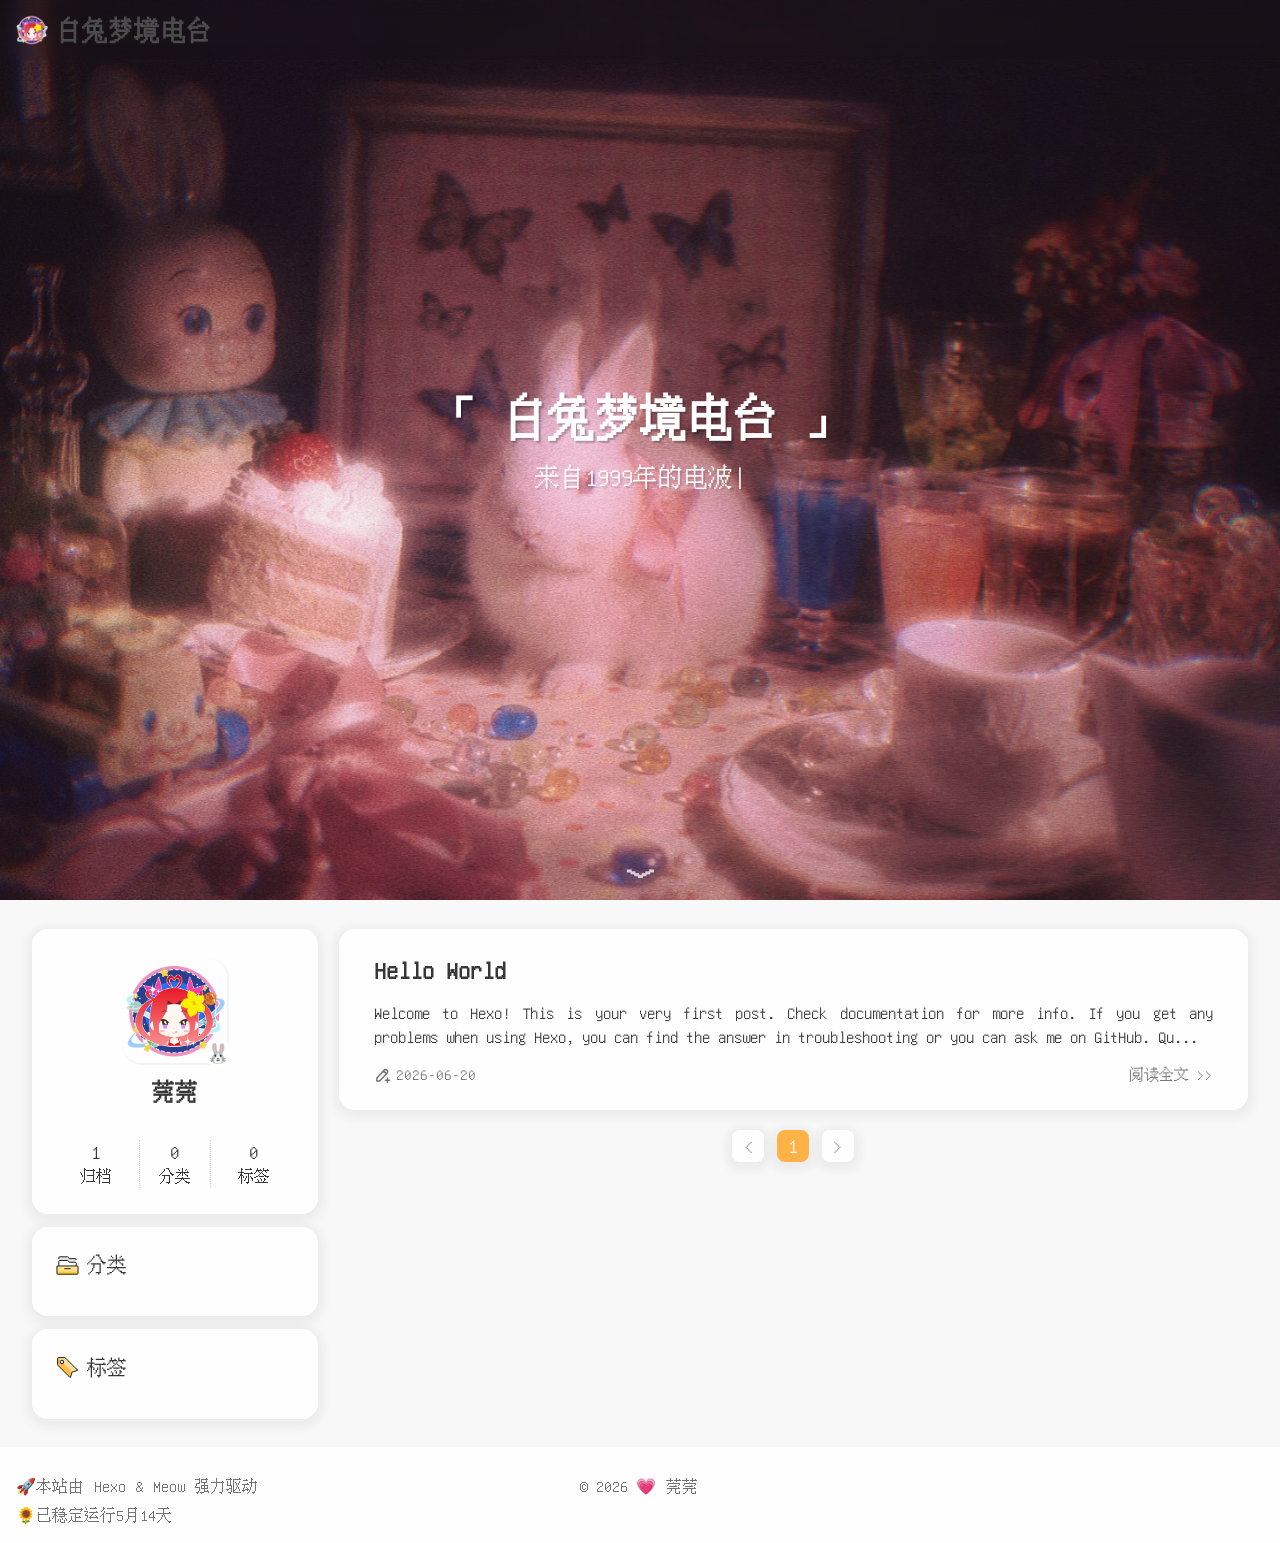
==== index.html @ 59f96a51 "Site updated: 2026-06-21 14:47:37" ====
<!DOCTYPE html><html lang="zh-CN"><head><meta charset="utf-8"/><meta name="viewport" content="width=device-width, initial-scale=1.0"/><meta name="author" content="莞莞"/><meta name="copyright" content="莞莞"/><meta name="theme-color" content="#FFB347"/><meta name="format-detection" content="telephone=no"/><meta name="keywords" content="Hexo Theme MEOW"/><meta name="mobile-web-app-capable" content="yes"/><meta name="apple-mobile-web-app-capable" content="yes"/><meta name="apple-touch-fullscreen" content="yes"/><meta name="application-name" content="白兔梦境电台 - A Cute Hexo Theme"/><meta name="apple-mobile-web-app-title" content="白兔梦境电台 - A Cute Hexo Theme"/><meta name="apple-mobile-web-app-status-bar-style" content="#FFB347"/><link rel="canonical" href="http://example.com/"/><meta name="description" content="来自1999年的电波，偶尔收到，随缘回复">
<meta property="og:type" content="website">
<meta property="og:title" content="白兔梦境电台 - A Cute Hexo Theme">
<meta property="og:url" content="http://example.com/index.html">
<meta property="og:site_name" content="白兔梦境电台">
<meta property="og:description" content="来自1999年的电波，偶尔收到，随缘回复">
<meta property="og:locale" content="zh_CN">
<meta property="og:image" content="http://example.com/assets/images/49beb94f1746faeaf48bc25fc56b0b8f.png">
<meta property="article:author" content="莞莞">
<meta name="twitter:card" content="summary_large_image">
<meta name="twitter:image" content="http://example.com/assets/images/49beb94f1746faeaf48bc25fc56b0b8f.png"><meta name="robots" content="index,follow"/><meta name="googlebot" content="index,follow"/><meta name="revisit-after" content="1 days"/><title>白兔梦境电台 - A Cute Hexo Theme</title><link rel="shortcut icon" href="/assets/images/Hexo-Theme-MEOW.ico"><link rel="preconnect" href="/assets"/><link rel="preconnect" href="assets"/>
<link rel="stylesheet" href="/css/style.css">

<link rel="stylesheet" href="/css/third-party/dist/APlayer.min.css">
<link rel="prefetch" href="/"/><link rel="prefetch" href="/archives"/><link rel="prefetch" href="/tags"/><meta name="generator" content="Hexo 7.3.0"></head><body bg-style="fixed"><header><div id="navbar"><div id="nav-info"><a id="site-icon" href="/" title="主页"><img src="/assets/images/49beb94f1746faeaf48bc25fc56b0b8f.png" alt="Logo"/></a><a id="site-name" href="/" title="主页"><h1>白兔梦境电台</h1><img src="/assets/images/svg/uc/uc-home.svg" class="icon noview" alt="Icon"></a></div><div id="nav-menu"></div><div id="nav-function"><div id="menu-btn"><a href="javascript:void(0);" title="打开菜单"><img src="/assets/images/svg/uc/uc-menu.svg" class="icon noview" alt="Icon"></a></div></div></div></header><div id="menu-aside"><div id="menu-aside-container"><div id="menu-aside-info"><a href="/" title="主页"><img src="/assets/images/49beb94f1746faeaf48bc25fc56b0b8f.png" alt="Logo"/></a><a href="/" title="主页">白兔梦境电台</a></div><hr/></div></div><main><div id="home-banner" bg-style="fixed"><div id="home-banner-info"><div id="home-banner-title">「 白兔梦境电台 」</div><div id="home-banner-subtitle"><span id="site-subtitle"></span></div></div><div id="home-banner-scrolldown"><div id="scroll-to-main">﹀</div></div></div><div id="home-container"><div id="home-content"><aside id="home-sidebar"><div class="sidebar-card" id="sidebar-info"><div id="sidebar-info-img"><a href="/null"><img src="/assets/images/49beb94f1746faeaf48bc25fc56b0b8f.png" alt="Avatar"/></a><div class="status">🐰</div></div><div id="sidebar-info-name">莞莞</div><div id="sidebar-info-desc"></div><div class="site-statistic"><a href="/archives"><div class="site-statistic-num">1</div><div class="site-statistic-title">归档</div></a><a href="/categories"><div class="site-statistic-num">0</div><div class="site-statistic-title">分类</div></a><a href="/tags"><div class="site-statistic-num">0</div><div class="site-statistic-title">标签</div></a></div></div><div class="sidebar-card" id="sidebar-categories"><div class="sidebar-card-headline"><img src="/assets/images/svg/uc/uc-category.svg" class="icon box-icon" alt="Icon"><span>分类</span></div></div><div class="sidebar-card" id="sidebar-tags"><div class="sidebar-card-headline"><img src="/assets/images/svg/uc/uc-tag.svg" class="icon box-icon" alt="Icon"><span>标签</span></div><div id="sidebar-tags-content"></div></div></aside><div id="home-main"><div class="home-article"><div class="home-article-content" cover="nocover"><div class="home-article-title"><a href="/2026/06/20/hello-world/">Hello World</a></div><div class="home-article-excerpt">Welcome to Hexo! This is your very first post. Check documentation for more info. If you get any problems when using Hexo, you can find the answer in troubleshooting or you can ask me on GitHub.
Qu...</div><div class="home-article-info-container"><div class="home-article-info"><div class="home-article-date"><img src="/assets/images/svg/ta/ta-pubdate.svg" class="icon noview" alt="Icon"><span>2026-06-20</span></div></div><div class="home-article-func"><a class="read-more-btn" href="/2026/06/20/hello-world/">阅读全文 &gt;&gt;</a></div></div></div></div><div class="home-paginator"><div class="paginator"><span class="extend prev" rel="prev"><</span><span class="page-number current">1</span><span class="extend next" rel="next">></span></div></div></div></div></div><div id="toolbar" hide=""><div id="toolbar-setting-container" hide=""><div class="toolbar-item"><button id="tool-color-mode" title="深色模式" type="button"><img src="/assets/images/svg/ta/ta-moon.svg" class="icon noview" alt="Icon"></button></div><div class="toolbar-item"><button class="copy-text" id="tool-share" title="分享" type="button" data-text="http://example.com/index.html"><img src="/assets/images/svg/ta/ta-share.svg" class="icon noview" alt="Icon"></button></div></div><div class="toolbar-container"><div class="toolbar-item"><button id="tool-setting" title="设置" type="button"><img src="/assets/images/svg/ta/ta-setting.svg" class="icon noview" alt="Icon"></button></div><div class="toolbar-item"><button id="tool-gototop" title="返回顶部" type="button"><img src="/assets/images/svg/ta/ta-up.svg" class="icon noview" alt="Icon"></button></div></div></div><div id="music-player"></div></main><footer><div class="footer"><div id="footer-copyright">© 2026 <span>💗</span> <a href="/null">莞莞</a></div><div id="footer-info"><div id="footer-framework">🚀本站由 <a href="https://hexo.io" target="_blank">Hexo</a> & <a href="https://github.com/chanwj/hexo-theme-meow" title="3.3.2" target="_blank">Meow</a> 强力驱动</div><div id="footer-runtime"><span id="runtime" data-startdate="2026-06-21T22:16:20.000Z">🌻已稳定运行.年.月.天</span></div></div></div></footer><div class="scripts"><script>const GLOBALCONFIG = {
  root: '/',
  toolbar: true,
  lazyload_src: '/assets/images/Meow-Loading.webp',
  friends: false,
  album: '',
  codeblock: false,
  code_copy_text: false,
  share_text: '🐱Share From Meow',
  onblur_title: 'Please Come Back～✧(´▽`ʃ♡ƪ)',
  mouse_click: false,
  notify:{
    enable: false,
    info: '复制成功～转载请标注本文地址',
    f12_info: '开发者模式已打开，请遵循本站版权协议'
  },
  search: {
    enable: false,
    path: '',
    local: {
      top_n_per_article: 1,
      preload: false
    }
  },
  encrypt: false,
  category: false,
};
</script><script>if (!localStorage.getItem('color-mode')) {
  localStorage.setItem('color-mode', 'light' || 'light');
}
document.body.setAttribute('data-mode', localStorage.getItem('color-mode'));
</script>
<script src="/js/theme/tools/utils.js"></script>

<script src="/js/plugins/dist/typed.umd.js"></script>
<script>var typed = new Typed('#site-subtitle', {
  strings: ["来自1999年的电波🐰","偶尔收到","随缘回复"],
  typeSpeed: 100,
  backSpeed: 150,
  startDelay: 500,
  backDelay: 1500,
  loop: true,
  smartBackspace: true,
  fadeOut: true,
  shuffle: false
});</script>
<script src="/js/plugins/dist/lazyload.min.js"></script>

<script src="/js/plugins/view-image.min.js"></script>

<script src="/js/plugins/dist/APlayer.min.js"></script>
<script>const initAplayer = (data) => {
  if (!data.length) return;

  const ap = new APlayer({
    container: document.getElementById('music-player'),
    fixed: true,
    autoplay: false,
    theme: '#FFB347',
    loop: 'all',
    order: 'list',
    volume: 0.7,
    lrcType: 3,
    audio: data
  });

  ap.on('play', () => {
    document.getElementById('music-player').setAttribute("play", "");
  });
  ap.on('pause', () => {
    document.getElementById('music-player').removeAttribute("play");
  });
};

const fetchData = () => {
  fetch('')
    .then(res => res.json())
    .then(result => initAplayer(result));
};

if ('') {
  document.addEventListener("DOMContentLoaded", fetchData);
} else {
  document.addEventListener("DOMContentLoaded", initAplayer());;
}</script>
<script src="/js/main.js" type="module"></script>
</div></body></html>
---- css/style.css ----
@import url("/assets/fonts/unifont_t-17/result.css");
@import url("/assets/fonts/unifont_t-17/result.css");
body[data-mode='light'] {
  --theme-color: #ffb347;
  --theme-color-light-1: #ffd191;
  --theme-color-light-2: #ffc26c;
  --theme-color-light-3: #ffca7e;
  --theme-color-transparent-1: rgba(255,179,71,0.6);
  --theme-color-dark-1: #ffa626;
  --background-color: #fff;
  --background-color-transparent-1: rgba(255,255,255,0.85);
  --background-color-transparent-2: rgba(255,255,255,0.7);
  --background-color-transparent-3: rgba(255,255,255,0.4);
  --background-color-grey: #e8e8e8;
  --background-color-grey-light-1: #f1f1f1;
  --background-color-grey-light-2: #f5f5f5;
  --background-color-grey-transparent: rgba(232,232,232,0.25);
  --background-color-grey-transparent-2: rgba(232,232,232,0.15);
  --background-color-body: #f8f8f8;
  --background-color-page: rgba(255,255,255,0.85);
  --font-color: #373737;
  --font-color-invert: #fff;
  --font-color-navbar: #4b4b4b;
  --font-color-navbar-custom: #4b4b4b;
  --font-color-light-1: #737373;
  --font-color-light-2: #9b9b9b;
  --font-color-light-3: #cdcdcd;
  --link-hover-font-color: #fff;
  --banner-background: url("/assets/images/MEITU_20260621_140122312.jpg");
  --banner-font-color: #fff;
  --nav-background-color: rgba(255,255,255,0.188);
  --card-border-color: #d7d7d7;
  --meow-box-shadow: 1px 1px 1px 1px rgba(42,42,42,0.051);
  --meow-card-shadow: 0px 3px 8px 6px rgba(42,42,42,0.051);
}
body[data-mode='dark'] {
  --theme-color: #88c0ed;
  --theme-color-light-1: #b8d9f4;
  --theme-color-light-2: #a0cdf1;
  --theme-color-light-3: #acd3f2;
  --theme-color-transparent-1: rgba(136,192,237,0.6);
  --theme-color-dark-1: #68afe8;
  --background-color: #2d2d2d;
  --background-color-transparent-1: rgba(45,45,45,0.88);
  --background-color-transparent-2: rgba(45,45,45,0.7);
  --background-color-transparent-3: rgba(45,45,45,0.4);
  --background-color-grey: #454545;
  --background-color-grey-light-1: #3e3e3e;
  --background-color-grey-light-2: #373737;
  --background-color-grey-transparent: rgba(69,69,69,0.25);
  --background-color-grey-transparent-2: rgba(69,69,69,0.35);
  --background-color-body: #202124;
  --background-color-page: rgba(45,45,45,0.7);
  --font-color: #bebec6;
  --font-color-invert: #fcfcfc;
  --font-color-navbar: #bebec6;
  --font-color-navbar-custom: #bebec6;
  --font-color-light-1: #9595a2;
  --font-color-light-2: #808090;
  --font-color-light-3: #5b5b67;
  --link-hover-font-color: #2d2d2d;
  --banner-background: url("/assets/images/MEITU_20260621_140122312.jpg");
  --banner-font-color: #e0e0e0;
  --nav-background-color: transparent;
  --card-border-color: #3b3b3b;
  --meow-box-shadow: 1px 1px 1px 1px rgba(187,187,187,0.012);
  --meow-card-shadow: none;
}
:root {
  --meow-text-shadow-title: 2px 2px 1.5px rgba(0,0,0,0.25);
  --meow-text-shadow: 2px 2px 1px rgba(0,0,0,0.125);
  --meow-text-shadow-light: 1.2px 1.2px 1px rgba(0,0,0,0.125);
  --meow-main-width: 1400px;
  --meow-page-width: 1100px;
  --meow-navbar-height: 60px;
  --meow-font-default: 'Unifont-T', Sans-serif, Serif;
  --meow-font-title: 'Unifont-T';
  --meow-font-code: 'Unifont-T', Courier, Consolas, Sans-serif;
}
@-moz-keyframes fade {
  0%, 100% {
    opacity: 1;
  }
  50% {
    opacity: 0.3;
  }
}
@-webkit-keyframes fade {
  0%, 100% {
    opacity: 1;
  }
  50% {
    opacity: 0.3;
  }
}
@-o-keyframes fade {
  0%, 100% {
    opacity: 1;
  }
  50% {
    opacity: 0.3;
  }
}
@keyframes fade {
  0%, 100% {
    opacity: 1;
  }
  50% {
    opacity: 0.3;
  }
}
@-moz-keyframes bounce {
  0%, 50%, 100% {
    transform: translateY(0);
    -webkit-transform: translateY(0);
  }
  25% {
    transform: translateY(-3px);
    -webkit-transform: translateY(-3px);
  }
  75% {
    transform: translateY(3px);
    -webkit-transform: translateY(3px);
  }
}
@-webkit-keyframes bounce {
  0%, 50%, 100% {
    transform: translateY(0);
    -webkit-transform: translateY(0);
  }
  25% {
    transform: translateY(-3px);
    -webkit-transform: translateY(-3px);
  }
  75% {
    transform: translateY(3px);
    -webkit-transform: translateY(3px);
  }
}
@-o-keyframes bounce {
  0%, 50%, 100% {
    transform: translateY(0);
    -webkit-transform: translateY(0);
  }
  25% {
    transform: translateY(-3px);
    -webkit-transform: translateY(-3px);
  }
  75% {
    transform: translateY(3px);
    -webkit-transform: translateY(3px);
  }
}
@keyframes bounce {
  0%, 50%, 100% {
    transform: translateY(0);
    -webkit-transform: translateY(0);
  }
  25% {
    transform: translateY(-3px);
    -webkit-transform: translateY(-3px);
  }
  75% {
    transform: translateY(3px);
    -webkit-transform: translateY(3px);
  }
}
@-moz-keyframes beat {
  0%, 100% {
    transform: scale(1);
    -webkit-transform: scale(1);
  }
  50% {
    transform: scale(1.05);
    -webkit-transform: scale(1.05);
  }
}
@-webkit-keyframes beat {
  0%, 100% {
    transform: scale(1);
    -webkit-transform: scale(1);
  }
  50% {
    transform: scale(1.05);
    -webkit-transform: scale(1.05);
  }
}
@-o-keyframes beat {
  0%, 100% {
    transform: scale(1);
    -webkit-transform: scale(1);
  }
  50% {
    transform: scale(1.05);
    -webkit-transform: scale(1.05);
  }
}
@keyframes beat {
  0%, 100% {
    transform: scale(1);
    -webkit-transform: scale(1);
  }
  50% {
    transform: scale(1.05);
    -webkit-transform: scale(1.05);
  }
}
@-moz-keyframes spin {
  0% {
    transform: rotate(0);
    -webkit-transform: rotate(0);
  }
  100% {
    transform: rotate(360deg);
    -webkit-transform: rotate(360deg);
  }
}
@-webkit-keyframes spin {
  0% {
    transform: rotate(0);
    -webkit-transform: rotate(0);
  }
  100% {
    transform: rotate(360deg);
    -webkit-transform: rotate(360deg);
  }
}
@-o-keyframes spin {
  0% {
    transform: rotate(0);
    -webkit-transform: rotate(0);
  }
  100% {
    transform: rotate(360deg);
    -webkit-transform: rotate(360deg);
  }
}
@keyframes spin {
  0% {
    transform: rotate(0);
    -webkit-transform: rotate(0);
  }
  100% {
    transform: rotate(360deg);
    -webkit-transform: rotate(360deg);
  }
}
@-moz-keyframes run-bounce {
  0% {
    transform: translateX(0);
    -webkit-transform: translateX(0);
  }
  25% {
    transform: translateX(-40px) translateY(-35px);
    -webkit-transform: translateX(-40px) translateY(-35px);
  }
  50% {
    transform: translateX(-100px) translateY(-60px);
    -webkit-transform: translateX(-100px) translateY(-60px);
  }
  75% {
    transform: translateX(-160px) translateY(-35px);
    -webkit-transform: translateX(-160px) translateY(-35px);
  }
  100% {
    transform: translateX(-200px);
    -webkit-transform: translateX(-200px);
  }
}
@-webkit-keyframes run-bounce {
  0% {
    transform: translateX(0);
    -webkit-transform: translateX(0);
  }
  25% {
    transform: translateX(-40px) translateY(-35px);
    -webkit-transform: translateX(-40px) translateY(-35px);
  }
  50% {
    transform: translateX(-100px) translateY(-60px);
    -webkit-transform: translateX(-100px) translateY(-60px);
  }
  75% {
    transform: translateX(-160px) translateY(-35px);
    -webkit-transform: translateX(-160px) translateY(-35px);
  }
  100% {
    transform: translateX(-200px);
    -webkit-transform: translateX(-200px);
  }
}
@-o-keyframes run-bounce {
  0% {
    transform: translateX(0);
    -webkit-transform: translateX(0);
  }
  25% {
    transform: translateX(-40px) translateY(-35px);
    -webkit-transform: translateX(-40px) translateY(-35px);
  }
  50% {
    transform: translateX(-100px) translateY(-60px);
    -webkit-transform: translateX(-100px) translateY(-60px);
  }
  75% {
    transform: translateX(-160px) translateY(-35px);
    -webkit-transform: translateX(-160px) translateY(-35px);
  }
  100% {
    transform: translateX(-200px);
    -webkit-transform: translateX(-200px);
  }
}
@keyframes run-bounce {
  0% {
    transform: translateX(0);
    -webkit-transform: translateX(0);
  }
  25% {
    transform: translateX(-40px) translateY(-35px);
    -webkit-transform: translateX(-40px) translateY(-35px);
  }
  50% {
    transform: translateX(-100px) translateY(-60px);
    -webkit-transform: translateX(-100px) translateY(-60px);
  }
  75% {
    transform: translateX(-160px) translateY(-35px);
    -webkit-transform: translateX(-160px) translateY(-35px);
  }
  100% {
    transform: translateX(-200px);
    -webkit-transform: translateX(-200px);
  }
}
@-moz-keyframes expand-width {
  0% {
    width: 10%;
  }
  100% {
    width: 100%;
    left: 0;
  }
}
@-webkit-keyframes expand-width {
  0% {
    width: 10%;
  }
  100% {
    width: 100%;
    left: 0;
  }
}
@-o-keyframes expand-width {
  0% {
    width: 10%;
  }
  100% {
    width: 100%;
    left: 0;
  }
}
@keyframes expand-width {
  0% {
    width: 10%;
  }
  100% {
    width: 100%;
    left: 0;
  }
}
@-moz-keyframes expand-width-to-right {
  0% {
    width: 0;
  }
  50% {
    width: 50%;
  }
  100% {
    width: 100%;
  }
}
@-webkit-keyframes expand-width-to-right {
  0% {
    width: 0;
  }
  50% {
    width: 50%;
  }
  100% {
    width: 100%;
  }
}
@-o-keyframes expand-width-to-right {
  0% {
    width: 0;
  }
  50% {
    width: 50%;
  }
  100% {
    width: 100%;
  }
}
@keyframes expand-width-to-right {
  0% {
    width: 0;
  }
  50% {
    width: 50%;
  }
  100% {
    width: 100%;
  }
}
@-moz-keyframes move-to-right {
  0% {
    transform: translateX(0);
    -webkit-transform: translateX(0);
  }
  100% {
    transform: translateX(2px);
    -webkit-transform: translateX(2px);
  }
}
@-webkit-keyframes move-to-right {
  0% {
    transform: translateX(0);
    -webkit-transform: translateX(0);
  }
  100% {
    transform: translateX(2px);
    -webkit-transform: translateX(2px);
  }
}
@-o-keyframes move-to-right {
  0% {
    transform: translateX(0);
    -webkit-transform: translateX(0);
  }
  100% {
    transform: translateX(2px);
    -webkit-transform: translateX(2px);
  }
}
@keyframes move-to-right {
  0% {
    transform: translateX(0);
    -webkit-transform: translateX(0);
  }
  100% {
    transform: translateX(2px);
    -webkit-transform: translateX(2px);
  }
}
@-moz-keyframes show-up {
  0% {
    transform: translateY(0.9rem);
    -webkit-transform: translateY(0.9rem);
    opacity: 0;
  }
  100% {
    transform: translateY(0);
    -webkit-transform: translateY(0);
    opacity: 1;
  }
}
@-webkit-keyframes show-up {
  0% {
    transform: translateY(0.9rem);
    -webkit-transform: translateY(0.9rem);
    opacity: 0;
  }
  100% {
    transform: translateY(0);
    -webkit-transform: translateY(0);
    opacity: 1;
  }
}
@-o-keyframes show-up {
  0% {
    transform: translateY(0.9rem);
    -webkit-transform: translateY(0.9rem);
    opacity: 0;
  }
  100% {
    transform: translateY(0);
    -webkit-transform: translateY(0);
    opacity: 1;
  }
}
@keyframes show-up {
  0% {
    transform: translateY(0.9rem);
    -webkit-transform: translateY(0.9rem);
    opacity: 0;
  }
  100% {
    transform: translateY(0);
    -webkit-transform: translateY(0);
    opacity: 1;
  }
}
@-moz-keyframes show-scale {
  0% {
    transform: scale(0);
    -webkit-transform: scale(0);
    opacity: 0;
  }
  100% {
    transform: scale(1);
    -webkit-transform: scale(1);
    opacity: 1;
  }
}
@-webkit-keyframes show-scale {
  0% {
    transform: scale(0);
    -webkit-transform: scale(0);
    opacity: 0;
  }
  100% {
    transform: scale(1);
    -webkit-transform: scale(1);
    opacity: 1;
  }
}
@-o-keyframes show-scale {
  0% {
    transform: scale(0);
    -webkit-transform: scale(0);
    opacity: 0;
  }
  100% {
    transform: scale(1);
    -webkit-transform: scale(1);
    opacity: 1;
  }
}
@keyframes show-scale {
  0% {
    transform: scale(0);
    -webkit-transform: scale(0);
    opacity: 0;
  }
  100% {
    transform: scale(1);
    -webkit-transform: scale(1);
    opacity: 1;
  }
}
@-moz-keyframes show-ease {
  0% {
    opacity: 0;
  }
  100% {
    opacity: 1;
  }
}
@-webkit-keyframes show-ease {
  0% {
    opacity: 0;
  }
  100% {
    opacity: 1;
  }
}
@-o-keyframes show-ease {
  0% {
    opacity: 0;
  }
  100% {
    opacity: 1;
  }
}
@keyframes show-ease {
  0% {
    opacity: 0;
  }
  100% {
    opacity: 1;
  }
}
* {
  box-sizing: border-box;
  scroll-behavior: smooth;
  user-select: auto;
}
* ::-webkit-scrollbar {
  width: 0.65rem;
  height: 0.65rem;
}
* ::-webkit-scrollbar-thumb {
  background-color: var(--background-color-grey);
  border-radius: 10px;
}
* ::-webkit-scrollbar-thumb:hover {
  background-color: var(--theme-color-light-1);
}
* ::-webkit-scrollbar-thumb:active {
  background-color: var(--theme-color-light-1);
}
* ::-webkit-scrollbar-track {
  background-color: var(--background-color-grey-transparent);
}
@-moz-document url-prefix() {
  scrollbar-color: var(--background-color-grey) var(--background-color-grey-transparent);
  scrollbar-width: thin;
}
* ::selection {
  background: var(--theme-color);
  color: var(--font-color-invert);
}
body {
  width: 100%;
  height: max-content;
  min-height: 100vh;
  margin: 0;
  background-color: var(--background-color-body);
  color: var(--font-color);
  font-size: 16px;
  font-family: var(--meow-font-default);
  line-height: 1.5rem;
}
@media (max-width: 900px) {
  body {
    font-size: 14px;
  }
}
body[bg-style='fixed']:before {
  content: ' ';
  position: fixed;
  top: 0;
  left: 0;
  width: 100vw;
  height: 100vh;
  z-index: -1;
  background-image: var(--banner-background);
  background-size: cover;
  background-position: center top;
  background-repeat: no-repeat;
  animation: show-ease 0.3s ease-in;
  transition: background-image 0.3s ease-in, filter 0.3s ease-in;
}
body[bg-style='fixed'][blur]:before {
  filter: blur(0.5rem);
}
main {
  width: 100%;
  height: max-content;
}
a {
  text-decoration: none;
  color: var(--theme-color);
}
ul,
ol {
  padding-left: 2rem;
  margin: 1.5rem 0;
}
ul ul,
ol ul,
ul ol,
ol ol {
  margin: 0;
}
ul:has(input[type='checkbox']) {
  padding-left: 0;
}
ul:has(input[type='checkbox']) li {
  display: flex;
  align-items: center;
  gap: 0.5rem;
}
ul li input[type='checkbox']:disabled {
  appearance: none;
  width: 1.6em;
  height: 1.5em;
  border-radius: 0.3rem;
  margin: 0;
  background-color: var(--background-color-grey-light-1);
}
ul li input[type='checkbox']:disabled:checked {
  background-color: var(--theme-color);
}
ul li input[type='checkbox']:disabled:checked:after {
  content: '✓';
  display: inline-block;
  width: 100%;
  height: 100%;
  color: var(--font-color-invert);
  font-weight: bold;
  text-align: center;
}
blockquote {
  margin: 2rem 0;
  padding: 0.2rem 0.9rem;
  border-left: 0.5rem solid var(--font-color-light-3);
  background-color: var(--background-color-grey-transparent);
  border-radius: 0.25rem;
  box-shadow: var(--meow-box-shadow);
  line-height: 1.5;
}
h1 {
  font-size: 2em;
}
h2 {
  font-size: 1.5em;
}
h3 {
  font-size: 1.35em;
}
h4 {
  font-size: 1.2em;
}
h5 {
  font-size: 1.1em;
}
h6 {
  font-size: 1em;
}
h1,
h2,
h3,
h4,
h5,
h6 {
  margin: 2.45em 0 1.35em;
}
hr {
  margin: 3rem 0;
  border: 2px dashed var(--background-color-grey);
  position: relative;
  overflow: visible;
}
hr:before {
  content: '🐈';
  position: absolute;
  top: -0.5rem;
  left: 5%;
  font-size: 1rem;
  line-height: 1rem;
  color: var(--background-color-grey);
  z-index: 10;
  opacity: 0.7;
  transition: all 1s ease-in-out;
}
hr:hover:before {
  left: 90%;
}
p {
  text-align: justify;
  vertical-align: baseline;
}
mark {
  background-color: var(--theme-color);
  color: var(--font-color-invert);
  padding: 0 0.3rem;
  border-radius: 0.3rem;
}
ins {
  text-decoration-color: var(--font-color-light-2);
}
s {
  color: var(--font-color-light-1);
}
abbr {
  text-decoration-color: var(--font-color-light-2);
}
kbd {
  padding: 0.1em 0.4rem;
  margin: 0 0.12rem;
  border: 1px solid var(--background-color-grey);
  border-radius: 0.4rem;
  background-color: var(--background-color-grey-light-1);
  font-family: var(--meow-font-default);
  font-size: 0.9em;
}
.table-container {
  width: 100%;
  overflow-x: auto;
  margin: 2rem 0;
}
table {
  border-radius: 0.8rem;
  border-collapse: collapse;
  width: 100%;
  overflow: hidden;
  box-shadow: var(--meow-box-shadow);
}
table ul,
table ol {
  line-height: normal;
  margin: 0;
}
th,
td {
  padding: 0.5rem 0.8rem;
  border: 1px solid var(--background-color-grey);
}
thead {
  background-color: var(--background-color-grey-light-2);
  white-space: nowrap;
}
button {
  background: transparent;
  border: 0;
  padding: 0;
  cursor: pointer;
  font-family: var(--meow-font-default);
  color: var(--font-color);
  font-size: 1rem;
}
textarea,
input {
  font-family: var(--meow-font-default);
}
.markdown {
  line-height: 1.58;
}
.markdown a:not(.normal) {
  color: var(--theme-color);
  position: relative;
}
.markdown a:not(.normal):after {
  content: '';
  position: absolute;
  left: 0;
  bottom: -1.2px;
  display: block;
  height: 2px;
  width: 0;
  background-color: var(--theme-color-light-2);
  transition: width 0.5s ease;
}
.markdown a:not(.normal):hover:after {
  width: 100%;
}
.markdown ul {
  padding-left: 1em;
  line-height: 1.8em;
}
.markdown ol {
  padding-left: 1em;
  line-height: 1.8em;
}
.markdown ul li,
.markdown ol li {
  margin: 0.5em 0;
}
.markdown ul li:has(ul),
.markdown ol li:has(ul) {
  margin: 1em 0;
}
.markdown ul li:has(ol),
.markdown ol li:has(ol) {
  margin: 1em 0;
}
.markdown ul ul >li,
.markdown ol ul >li,
.markdown ul ol >li,
.markdown ol ol >li {
  margin: 0.5em 0;
}
.markdown h1:before,
.markdown h2:before,
.markdown h3:before,
.markdown h4:before,
.markdown h5:before,
.markdown h6:before {
  content: '#';
  margin-right: 0.5rem;
  color: var(--font-color-light-3);
  transition: color 0.2s ease-in-out;
}
.markdown h1:hover:before,
.markdown h2:hover:before,
.markdown h3:hover:before,
.markdown h4:hover:before,
.markdown h5:hover:before,
.markdown h6:hover:before {
  color: var(--theme-color);
}
.markdown img {
  display: block;
  margin: 1rem auto;
  max-width: 100%;
  object-fit: contain;
  border-radius: 0.8rem;
}
.markdown img:not([no-view]):not(.noview):hover {
  box-shadow: var(--meow-card-shadow);
}
.markdown .img-caption img {
  margin: 0 auto;
}
.markdown .iframe-container {
  position: relative;
  height: 36rem;
}
.markdown .iframe-container iframe {
  position: absolute;
  width: 100%;
  height: 100%;
}
.icon {
  height: 1rem;
  object-fit: contain;
}
.box-icon {
  height: 1.45rem;
}
.img-caption {
  margin: 1rem auto;
  width: 100%;
  display: flex;
  flex-direction: column;
  gap: 0.1rem;
}
.img-caption figcaption {
  text-align: center;
  color: var(--font-color-light-1);
  font-size: 0.9em;
}
img[data-lazy-src] {
  transition: all 0.3s ease-in;
}
img[data-lazy-src]:not(.loaded) {
  filter: blur(0.8rem) brightness(1) !important;
}
img:not(.icon):not([no-view]):not(.noview) {
  cursor: pointer;
}
.view-image-close__full {
  background: var(--background-color-grey-transparent) !important;
}
body[data-mode="dark"] img:not(.icon) {
  filter: brightness(90%);
}
.view-image img {
  filter: brightness(100%) !important;
}
.postcover {
  border-radius: 0.8rem;
  width: 100%;
  max-height: 28rem;
  object-fit: cover !important;
  margin: 2rem 0 !important;
}
.page-container {
  width: 100%;
  height: max-content;
  padding: 1.8rem 0;
}
.page-content {
  width: 95%;
  max-width: var(--meow-page-width);
  height: max-content;
  min-height: 40vh;
  margin: 0 auto;
  padding: 2.2rem 2.5rem;
  background-color: var(--background-color-page);
  backdrop-filter: blur(3px);
  border-radius: 1rem;
  box-shadow: var(--meow-card-shadow);
  animation: show-up 0.6s ease-out;
}
.page-title {
  line-height: 2.5rem;
  margin-bottom: 2.3rem;
  display: flex;
  align-items: center;
  justify-content: space-between;
}
.page-title-content {
  display: flex;
  align-items: center;
  gap: 0.5rem;
}
.page-title-content h1 {
  font-size: 2.2rem;
  font-weight: bold;
  margin: 0;
}
.page-title-content .icon {
  height: 2.4rem;
}
.pageview {
  font-size: 16px;
  color: var(--font-color-light-2);
  display: flex;
  flex-wrap: nowrap;
  align-items: center;
  gap: 0.15rem;
}
.pageview .icon {
  height: 1rem;
  opacity: 0.5;
}
.pageview span {
  white-space: nowrap;
}
body[data-mode="dark"] .pageview .icon {
  filter: invert(100%);
}
.page-paginator {
  margin-top: 2.5rem;
}
.page-desc {
  font-size: 1.2rem;
  margin-bottom: 2rem;
  color: var(--font-color-light-2);
  position: relative;
  padding-left: 2.5rem;
}
.page-desc:before {
  content: '“';
  font-size: 5rem;
  margin-right: 0.2rem;
  position: absolute;
  left: 0;
  top: 50%;
  opacity: 0.8;
}
@media (max-width: 900px) {
  .page-container {
    padding: 1.2rem 0;
  }
  .page-content {
    padding: 1.6rem 1rem;
  }
  .page-title {
    line-height: 1.8rem;
    margin-bottom: 1.65rem;
  }
  .page-title-content h1 {
    font-size: 1.5rem;
  }
  .page-title-content .icon {
    height: 1.8rem;
  }
  .pageview {
    font-size: 1em;
  }
  .pageview .icon {
    height: 1em;
  }
  .page-desc {
    font-size: 1.15em;
    padding-left: 1.8em;
    margin-bottom: 1.8em;
  }
  .page-desc:before {
    font-size: 3.5rem;
  }
}
#home-container {
  width: 100%;
  height: max-content;
  padding: 1.8rem 0;
}
#home-content {
  width: 95%;
  max-width: var(--meow-main-width);
  height: auto;
  margin: 0 auto;
  display: flex;
  flex-direction: row;
  gap: 1.3rem;
}
#home-main {
  flex: 3;
  max-width: 75%;
  height: max-content;
  display: flex;
  flex-direction: column;
  gap: 1.3rem;
}
.home-article {
  background-color: var(--background-color-transparent-1);
  backdrop-filter: blur(3px);
  border-radius: 1rem;
  box-shadow: var(--meow-card-shadow);
  overflow: hidden;
  transition: all 0.3s ease;
}
.home-article:hover {
  transform: scale(1.015);
}
.home-article-cover {
  position: relative;
  width: 100%;
  height: 9.5rem;
  border-radius: 1rem 1rem 0 0;
  overflow: hidden;
}
.home-article-cover img {
  width: 100%;
  height: 100%;
  object-fit: cover;
  position: absolute;
  top: 50%;
  transform: translateY(-50%);
}
.home-article-content {
  padding: 1.4rem 2.2rem;
}
.home-article-title {
  margin: 0.2rem 0 0.6rem;
  overflow: hidden;
  line-height: 2rem;
}
.home-article-title a {
  font-size: 1.5rem;
  font-weight: bold;
  color: var(--font-color);
  vertical-align: bottom;
}
.home-article-title a:hover {
  color: var(--theme-color);
}
.home-article-encrypt {
  display: inline-block;
  height: 2rem;
  width: 1.5rem;
  position: relative;
  margin-right: 0.3rem;
}
.home-article-encrypt .icon {
  position: absolute;
  height: 1.35rem;
  width: 100%;
  top: 50%;
}
.home-article-sticky {
  background-color: var(--theme-color);
  padding: 0 0.5rem;
  border-radius: 0.5rem;
  color: var(--link-hover-font-color);
  white-space: nowrap;
  display: inline-block;
  margin-right: 0.5rem;
}
.home-article-excerpt {
  text-align: justify;
  font-size: 1.05rem;
  margin: 0.9rem 0;
}
.home-article-info-container {
  display: flex;
  align-items: center;
  justify-content: space-between;
  font-size: 0.95rem;
  gap: 0.5rem;
}
.home-article-info {
  max-width: 70%;
  display: flex;
  align-items: center;
  flex-wrap: nowrap;
  gap: 0.8rem;
  overflow: hidden;
}
.home-article-info a,
.home-article-info span,
.home-article-info {
  color: var(--font-color-light-1);
}
.home-article-info a:hover {
  color: var(--theme-color);
}
.home-article-info a:hover:after {
  color: var(--font-color-light-1);
}
.home-article-info .icon {
  opacity: 0.55;
  height: 1.1rem;
}
.home-article-info >div {
  display: flex;
  align-items: center;
  gap: 0.3rem;
}
body[data-mode="dark"] .home-article-info .icon {
  filter: invert(100%);
}
.home-article-date span {
  white-space: nowrap;
}
.home-article-categories a {
  white-space: nowrap;
  text-overflow: ellipsis;
}
.home-article-categories a:not(:last-child):after {
  content: ', ';
}
.home-article-tags a {
  white-space: nowrap;
  text-overflow: ellipsis;
}
.home-article-tags a:not(:last-child):after {
  content: ' | ';
}
.read-more-btn {
  color: var(--font-color-light-1);
  white-space: nowrap;
}
.read-more-btn:hover {
  color: var(--theme-color);
}
@media (max-width: 900px) {
  #home-content {
    flex-direction: column;
    flex-direction: column-reverse;
  }
  #home-main {
    max-width: 100%;
    flex: 1;
  }
  .home-article-title {
    line-height: 1.5rem;
  }
  .home-article-title a {
    font-size: 1.2em;
  }
  .home-article-encrypt {
    height: 1.5rem;
    margin-right: 0.1rem;
  }
  .home-article-encrypt .icon {
    height: 1em;
  }
  .home-article-sticky {
    height: 1.5rem;
    margin-right: 0.2rem;
  }
  .home-article-excerpt {
    font-size: 1em;
    margin: 0.35rem 0;
  }
  .home-article-categories,
  .home-article-tags {
    visibility: hidden;
  }
  .home-article-info-container {
    font-size: 0.9em;
  }
  .home-article-cover {
    height: 9rem;
  }
  .home-article-content {
    padding: 0.5rem 1.8rem;
    margin: 0.5rem 0;
  }
}
.archive-year-title a,
.archive-month-title a {
  color: var(--font-color);
}
.archive-year-title a:hover,
.archive-month-title a:hover {
  color: var(--theme-color);
}
.archive-year {
  margin-bottom: 2.5rem;
}
.archive-year-title {
  padding: 0.5rem 0;
  margin-bottom: 1.8rem;
  border-bottom: 1px solid transparent;
  border-image: linear-gradient(to right, var(--font-color-light-2), rgba(0,0,0,0)) 1;
}
.archive-year-title a {
  font-size: 1.8rem;
  font-weight: bold;
  margin-right: 0.8rem;
}
.archive-year-title span {
  font-size: 0.9rem;
  color: var(--font-color-light-1);
}
.archive-month {
  margin-bottom: 2rem;
}
.archive-month-title {
  margin-bottom: 1.3rem;
}
.archive-month-title a {
  font-size: 1.5rem;
  font-weight: bold;
  margin-right: 0.7rem;
}
.archive-month-title span {
  font-size: 0.9rem;
  color: var(--font-color-light-1);
}
.archive-posts-list {
  display: flex;
  align-items: center;
  justify-content: space-between;
  flex-wrap: wrap;
  gap: 1.2rem 1rem;
  user-select: none;
}
.archive-post {
  width: calc(50% - 0.5rem);
  height: 5rem;
  border-radius: 0.6rem;
  border: 1px solid var(--card-border-color);
  position: relative;
  overflow: hidden;
}
.archive-post a {
  display: flex;
  flex-direction: column;
  justify-content: space-around;
  gap: 0.1rem;
  width: 100%;
  height: 100%;
  padding: 0.7rem 0.8rem;
  color: var(--font-color);
}
.archive-post:hover {
  box-shadow: var(--meow-box-shadow);
}
.archive-post:hover a {
  justify-content: normal;
}
.archive-post[archive-style="normal"]:after {
  content: "";
  background-image: url("/assets/images/Hexo-Theme-MEOW.png");
  background-size: cover;
  position: absolute;
  top: 0.5rem;
  right: 0.5rem;
  width: 13%;
  height: 85%;
  opacity: 0.8;
  transition: all 0.5s ease;
}
.archive-post[archive-style="normal"]:hover:after {
  transform: rotate(18deg);
  opacity: 1;
}
.archive-post[archive-style="cover"]:hover .archive-post-cover {
  transform: translateY(-25%);
}
.archive-post[archive-style="cover"]:hover .archive-post-cover:after {
  width: 0;
}
.archive-post[archive-style="cover"]:hover .archive-post-title,
.archive-post[archive-style="cover"]:hover .archive-post-date {
  opacity: 0;
}
.archive-post[archive-style="cover"] .archive-post-title {
  width: 100%;
}
.archive-post[archive-style="cover"] .archive-post-cover {
  position: absolute;
  width: 100%;
  top: 0;
  transform: translateY(-45%);
  left: 0;
  z-index: -1;
  transition: transform 0.5s ease;
}
.archive-post[archive-style="cover"] .archive-post-cover img {
  width: 100%;
  height: 100%;
  object-fit: cover;
}
.archive-post[archive-style="cover"] .archive-post-cover:after {
  content: "";
  position: absolute;
  top: 0;
  right: 0;
  width: 100%;
  height: 100%;
  background-color: var(--background-color-transparent-1);
  transition: width 0.6s ease;
}
.archive-post[archive-style="normal"]:hover .archive-post-cover {
  width: 100%;
}
.archive-post[archive-style="normal"]:hover .archive-post-title {
  color: var(--link-hover-font-color);
  white-space: normal;
  font-size: 1.2rem;
  text-shadow: var(--meow-text-shadow-light);
  max-height: 3rem;
}
.archive-post[archive-style="normal"]:hover .archive-post-title .icon {
  height: 1.25rem;
}
.archive-post[archive-style="normal"]:hover .archive-post-date {
  display: none;
}
.archive-post[archive-style="normal"] .archive-post-title {
  width: 85%;
}
.archive-post[archive-style="normal"] .archive-post-cover {
  position: absolute;
  width: 0;
  height: 100%;
  top: 0;
  left: 0;
  z-index: -1;
  background-color: var(--theme-color-light-3);
  transition: width 0.6s ease;
}
.archive-post-title {
  font-size: 1.1rem;
  font-weight: bold;
  white-space: nowrap;
  display: flex;
  align-items: center;
  gap: 0.2rem;
}
.archive-post-title span {
  text-overflow: ellipsis;
  overflow: hidden;
  transition: all 0.4s ease;
  height: 100%;
}
.archive-post-title .icon {
  height: 1.05rem;
  transition: all 0.3s ease;
}
.archive-post-date {
  color: var(--font-color-light-1);
  font-size: 0.87rem;
  white-space: nowrap;
  overflow: hidden;
  transition: all 0.4s ease;
}
@media (max-width: 900px) {
  .archive-year-title {
    margin-bottom: 1.2rem;
  }
  .archive-year-title a {
    font-size: 1.35rem;
  }
  .archive-year-title span {
    font-size: 0.85rem;
  }
  .archive-month-title {
    margin-bottom: 1rem;
  }
  .archive-month-title a {
    font-size: 1.2rem;
  }
  .archive-month-title span {
    font-size: 0.85rem;
  }
  .archive-post {
    width: 100%;
  }
  .archive-post a {
    padding: 0.9em 0.85em;
  }
  .archive-post[archive-style="normal"]:after {
    opacity: 0.35;
    height: 80%;
  }
  .archive-post[archive-style="normal"]:hover .archive-post-title {
    font-size: 1.1em;
  }
  .archive-post-title {
    font-size: 1.1em;
  }
  .archive-post-date {
    font-size: 0.95em;
  }
}
.category-container {
  user-select: none;
}
.category-content .category-item {
  display: flex;
  justify-content: space-between;
  align-items: center;
  padding: 1rem 3rem;
  border-radius: 0.8rem;
  transition: background 0.2s ease-in;
}
.category-content .category-item:hover {
  background: var(--background-color-grey-transparent);
}
.category-content .category-item:hover .category-name a {
  padding-left: 0.5rem;
}
.category-content .category-item:hover .category-name .icon {
  margin-left: 0.35rem;
}
.category-name {
  display: flex;
  align-items: center;
  gap: 0.1rem;
}
.category-name .icon {
  height: 1.5rem;
  stroke-width: 3;
  transition: all 0.3s ease;
}
.category-name .icon[fold='true'] {
  transform: rotate(-90deg);
}
.category-name a {
  color: var(--font-color);
  font-size: 1.25rem;
  font-weight: bold;
  transition: all 0.2s ease-in-out;
}
.category-name a:hover {
  color: var(--theme-color);
}
.category-count {
  display: flex;
  align-items: center;
  gap: 0.1rem;
  width: 3rem;
  color: var(--font-color-light-1);
  transition: color 0.2s ease-in-out;
}
.category-count .icon {
  height: 1.3rem;
  transition: all 0.2s ease-in-out;
}
.category-count:hover {
  color: var(--theme-color);
}
.category-count:hover .icon {
  stroke: var(--theme-color);
}
.category-child {
  margin-left: 2rem;
  height: 0;
  opacity: 0;
  overflow: hidden;
}
.category-child[show] {
  height: max-content;
  animation: show-ease 0.4s ease-in forwards;
}
.category-child .category-name a {
  font-size: 1.15rem;
}
.category-child .category-item {
  padding: 0.8rem 3rem 0.8rem 2rem;
}
.category-child .category-item:hover i:before {
  height: 1.25rem;
}
.category-child i {
  position: relative;
  width: 1.8rem;
  height: 100%;
}
.category-child i:before {
  content: '';
  position: absolute;
  background: var(--font-color-light-1);
  border-radius: 0.35rem;
  top: 50%;
  left: 50%;
  transform: translate(-50%, -50%);
  width: 0.35rem;
  height: 0.35rem;
  transition: all 0.2s ease-in-out;
  z-index: 10;
}
.category-child i:after {
  content: "";
  position: absolute;
  width: 0.175rem;
  height: 1.3rem;
  left: calc(50% + 0.0875rem);
  bottom: 0;
  transform: translate(-50%, -60%);
  border-left: 2px dashed var(--font-color-light-3);
}
@media (max-width: 900px) {
  .category-name a {
    font-size: 1.1em;
  }
  .category-child .category-name a {
    font-size: 1em;
  }
  .category-count {
    font-size: 0.9em;
  }
  .category-count .icon {
    height: 1.3em;
  }
  .category-content .category-item {
    padding: 0.5rem;
  }
  .category-child {
    margin-left: 0.5rem;
  }
  .category-child .category-item {
    padding: 0.5rem 0.5rem 0.5rem 1rem;
  }
  .category-child i:after {
    height: 1em;
    transform: translate(-50%, -80%);
  }
}
.tag-container {
  width: 90%;
  margin: 0 auto;
  user-select: none;
}
.tag-container[tag-style="cloud"] {
  display: flex;
  align-items: center;
  justify-content: center;
  flex-wrap: wrap;
  gap: 1rem;
}
.tag-container[tag-style="cloud"] a {
  white-space: nowrap;
  color: var(--font-color);
  position: relative;
  padding: 0 0.1rem;
}
.tag-container[tag-style="cloud"] a:after {
  content: '';
  position: absolute;
  left: 0;
  bottom: -3px;
  display: block;
  height: 2.5px;
  width: 0;
  background-color: #FFB347;
  transition: width 0.5s ease;
}
.tag-container[tag-style="cloud"] a:hover {
  font-weight: bold;
}
.tag-container[tag-style="cloud"] a:hover:after {
  width: 100%;
}
.tags-list {
  padding: 0;
  display: flex;
  align-items: center;
  justify-content: center;
  flex-wrap: wrap;
  gap: 1rem;
}
.tags-list li {
  list-style: none;
  padding: 0.35rem 1.2rem;
  border: 1px solid var(--card-border-color);
  border-radius: 0.75rem;
  display: flex;
  align-items: center;
  justify-content: space-between;
  flex-wrap: nowrap;
  gap: 1rem;
  transition: all 0.5s ease;
}
.tags-list li:hover {
  background-color: var(--theme-color);
  box-shadow: var(--meow-box-shadow);
}
.tags-list li:hover a {
  color: var(--link-hover-font-color);
}
.tags-list li:hover span {
  color: var(--link-hover-font-color);
}
.tags-list a {
  color: var(--font-color);
  font-size: 1.25rem;
  white-space: nowrap;
}
.tags-list a:before {
  content: '#';
  margin-right: 0.1rem;
}
.tags-list span {
  color: var(--font-color-light-2);
}
.tags-count {
  font-size: 0.9rem;
  vertical-align: super;
  margin-left: 0.1rem;
}
@media (max-width: 900px) {
  .tag-container {
    width: 100%;
    margin: 0;
  }
  .tags-list {
    gap: 0.6rem;
  }
  .tags-list li {
    padding: 0.3rem 1rem;
  }
  .tags-list a {
    font-size: 1.1em;
  }
  .tags-list span {
    font-size: 1.1em;
  }
}
.post-container {
  width: 100%;
  height: max-content;
  padding: 1.8rem 0;
}
.post-main {
  width: 95%;
  max-width: var(--meow-main-width);
  margin: 0 auto;
  display: flex;
  justify-content: center;
  gap: 1rem;
}
.post-content {
  width: 100%;
  max-width: var(--meow-page-width);
  height: max-content;
  padding: 2.2rem 2.5rem;
  background-color: var(--background-color-page);
  border-radius: 1rem;
  box-shadow: var(--meow-card-shadow);
  animation: show-up 0.6s ease-out;
  transition: background-color 0.2s ease-in;
}
.post-title {
  margin: 0 0 1.2rem 0;
  line-height: 2.5rem;
  font-size: 1.85rem;
  font-weight: bold;
  text-align: center;
  animation: show-up 1s ease;
}
.post-author {
  font-size: 1.15rem;
  text-align: center;
}
.post {
  margin: 2.8rem 0 5rem;
  font-size: 17px;
}
.post[indent="true"] >p,
.post[indent="true"] >.hbe-container>div>p {
  text-indent: 2em;
}
.post-tail-tags {
  margin: 1.5rem 0;
  display: flex;
  align-items: center;
  flex-wrap: wrap;
  gap: 0.2rem 0.5rem;
  user-select: none;
}
.post-tail-tags a {
  color: var(--font-color-light-2);
  border-radius: 0.65rem;
  position: relative;
  padding: 0.1rem 0.5rem;
  transition: color 0.25s ease;
  z-index: 1;
}
.post-tail-tags a:before {
  content: '#';
  margin-right: 0.1rem;
}
.post-tail-tags a:after {
  content: '';
  position: absolute;
  top: 0;
  left: 0;
  width: 0;
  height: 100%;
  border-radius: 0.5rem;
  background: var(--theme-color);
  z-index: -1;
  transition: all 0.25s ease-in;
}
.post-tail-tags a:hover {
  color: var(--link-hover-font-color);
}
.post-tail-tags a:hover:after {
  width: 100%;
}
.post-nav {
  width: 100%;
  margin: 1.5rem 0;
  display: flex;
  justify-content: space-between;
  gap: 0.5rem;
}
.post-nav >a {
  width: 50%;
  padding: 0.5rem 1.2rem;
  border: 1px dotted var(--font-color-light-3);
  border-radius: 0.8rem;
  display: flex;
  flex-direction: column;
  font-size: 0.8rem;
  color: var(--font-color-light-2);
  white-space: nowrap;
  overflow: hidden;
  position: relative;
}
.post-nav >a span {
  font-size: 1.25em;
  overflow: hidden;
  text-overflow: ellipsis;
  color: var(--font-color-light-1);
  transition: all 0.5s ease;
}
.post-nav >a:after {
  content: "";
  background-image: url("/assets/images/49beb94f1746faeaf48bc25fc56b0b8f.png");
  background-size: cover;
  position: absolute;
  top: 0;
  width: 13%;
  height: 100%;
  opacity: 0;
  transition: opacity 0.4s ease-in;
}
.post-nav >a:hover {
  box-shadow: var(--meow-box-shadow);
  color: var(--font-color-light-1);
}
.post-nav >a:hover:after {
  opacity: 0.7;
}
.post-nav >a:hover span {
  font-weight: bold;
  color: var(--theme-color);
}
.post-nav >a[nopost] {
  opacity: 0;
}
.post-nav-prev:after {
  right: 1.2rem;
}
.post-nav-next {
  text-align: right;
}
.post-nav-next:after {
  left: 1.2rem;
  transform: scaleX(-1);
}
.fiction-status {
  text-align: center;
  color: var(--font-color-light-3);
  font-weight: bold;
  font-size: 1.2rem;
  margin: 2rem 0;
}
@media (max-width: 900px) {
  .post-container {
    padding: 1.2rem 0;
  }
  .post-content {
    padding: 1.6rem 1rem;
  }
  .post-title {
    font-size: 1.6em;
    margin-bottom: 0.6rem;
  }
  .post-author {
    font-size: 1.1em;
  }
  .post {
    margin: 2em 0 3.5em;
    font-size: 15px;
  }
  .fiction-status {
    font-size: 1.1em;
    margin: 1.1em 0;
  }
  .post-tail-tags {
    margin: 1.2em 0;
  }
  .post-nav>a {
    font-size: 0.8em;
  }
  .post-nav>a:after {
    display: none;
  }
}
#home-banner {
  width: 100%;
  height: 100vh;
  user-select: none;
}
#home-banner[bg-style='none'] {
  background: var(--banner-background);
  background-size: cover;
  background-position: center top;
  background-repeat: no-repeat;
}
#home-banner-info {
  position: absolute;
  top: calc(100% / 2 - 3.5rem);
  width: 100%;
  padding: 0 2rem;
  text-align: center;
  line-height: 3rem;
  color: var(--banner-font-color);
  font-family: var(--meow-font-title);
}
#home-banner-title {
  font-size: 2.9rem;
  font-weight: bold;
  text-shadow: var(--meow-text-shadow-title);
  margin-bottom: 0.7rem;
}
#home-banner-subtitle {
  font-size: 1.55rem;
  text-shadow: var(--meow-text-shadow);
}
#home-banner-scrolldown {
  z-index: 70;
  position: absolute;
  bottom: 0.5rem;
  width: 100%;
  text-align: center;
  text-shadow: var(--meow-text-shadow);
}
#scroll-to-main {
  font-size: 1.85rem;
  font-weight: bold;
  color: #fff;
  cursor: pointer;
  padding: 0.5rem 1rem 0;
  opacity: 0.75;
  animation: bounce 1.2s ease infinite;
}
.banner {
  width: 100%;
  height: 50vh;
  background: var(--banner-background);
  background-size: cover;
  background-position: center;
  background-repeat: no-repeat;
  user-select: none;
  transition: background 0.35s ease-in;
  display: flex;
  justify-content: center;
  align-items: center;
}
.banner-info {
  display: flex;
  flex-direction: column;
  align-items: center;
  justify-content: center;
  gap: 0.7rem;
  padding-top: var(--meow-navbar-height);
}
.banner-avatar img {
  width: 7.5rem;
  border-radius: 0;
  object-fit: contain;
  box-sizing: content-box;
  border: none;
  animation: show-scale 0.6s ease-out;
  transition: transform 0.1s ease-in;
}
.banner-avatar img:hover {
  transform: rotate(20deg);
}
.banner-title {
  font-size: 2.1rem;
  font-weight: bold;
  text-align: center;
  line-height: 3rem;
  color: var(--banner-font-color);
  font-family: var(--meow-font-title);
  text-shadow: var(--meow-text-shadow-title);
  animation: show-up 0.6s ease-out;
}
@media (max-width: 900px) {
  #home-banner-title {
    font-size: 2rem;
  }
  #home-banner-subtitle {
    font-size: 1.2rem;
  }
  .banner {
    height: 35vh;
  }
  .banner-info {
    padding-top: calc(var(--meow-navbar-height) + 1rem);
    gap: 0;
  }
  .banner-avatar img {
    width: 6.5rem;
  }
  .banner-title {
    font-size: 1.8rem;
  }
}
:root {
  --highlight-background: #2d2d2d;
  --highlight-foreground: #ccc;
  --highlight-comment: #999;
  --highlight-built-in: #6cc;
  --highlight-keyword: #c9c;
  --highlight-attr: #f99157;
  --highlight-section: #69c;
  --highlight-bullet: #f2777a;
  --highlight-title: #fc6;
  --highlight-tag: #b4b7b4;
  --highlight-subst: #ccc;
  --highlight-strong: #fc6;
  --highlight-string: #9c9;
  --highlight-emphasis: #c9c;
  --highlight-meta: #a3685a;
  --highlight-marked: rgba(142,165,220,0.271);
}
body[data-mode='light'] {
  --highlight-background: #f8f8f8;
  --highlight-foreground: #586875;
  --highlight-comment: #85939e;
  --highlight-built-in: #52cbb0;
  --highlight-keyword: #a363d5;
  --highlight-attr: #e66b2b;
  --highlight-section: #33b5e1;
  --highlight-bullet: #ef5253;
  --highlight-title: #e4b51c;
  --highlight-tag: #667581;
  --highlight-subst: #586875;
  --highlight-strong: #e4b51c;
  --highlight-string: #7cc844;
  --highlight-emphasis: #a363d5;
  --highlight-meta: #d73c9a;
  --highlight-marked: rgba(239,215,135,0.322);
}
body[data-mode='dark'] {
  --highlight-background: #2d2d2d;
  --highlight-foreground: #ccc;
  --highlight-comment: #999;
  --highlight-built-in: #6cc;
  --highlight-keyword: #c9c;
  --highlight-attr: #f99157;
  --highlight-section: #69c;
  --highlight-bullet: #f2777a;
  --highlight-title: #fc6;
  --highlight-tag: #b4b7b4;
  --highlight-subst: #ccc;
  --highlight-strong: #fc6;
  --highlight-string: #9c9;
  --highlight-emphasis: #c9c;
  --highlight-meta: #a3685a;
  --highlight-marked: rgba(142,165,220,0.271);
}
code {
  padding: 0.1rem 0.6rem;
  margin: 0 0.12rem;
  border-radius: 0.3rem;
  background-color: var(--background-color-grey-light-1);
  font-family: var(--meow-font-default);
  font-size: 0.95em;
  color: var(--font-color-light-1);
}
.code-container {
  position: relative;
  background: var(--background-color-grey-light-2);
  border-radius: 0.8rem;
  box-shadow: var(--meow-box-shadow);
  padding-top: 2.5rem;
  margin: 2rem 0;
  font-family: var(--meow-font-code);
  font-size: 1.1rem;
}
.code-container figcaption {
  position: absolute;
  top: 0;
  left: 50%;
  transform: translateX(-50%);
  color: var(--font-color);
  font-weight: bold;
  line-height: 2.5rem;
}
.code-container figcaption a {
  margin-left: 0.7rem;
}
.code-container:before {
  position: absolute;
  content: attr(code-lang);
  line-height: 2.5rem;
  width: auto;
  top: 0;
  left: 0.75rem;
  margin-left: 4.8rem;
  font-weight: bold;
}
.code-container:after {
  content: ' ';
  position: absolute;
  border-radius: 50%;
  background: #fc625d;
  width: 0.75rem;
  height: 0.75rem;
  top: 0;
  left: 1.5rem;
  margin-top: 0.875rem;
  box-shadow: 20px 0px #fdbc40, 40px 0px #35cd4b;
  z-index: 20;
}
.code-container .folded {
  height: 0 !important;
  overflow: hidden;
}
.code-container .folded figure.highlight {
  height: 0 !important;
  width: 0 !important;
  overflow: hidden !important;
}
.code-container:hover .code-fold,
.code-container:hover .code-copy {
  opacity: 0.8;
}
.code-fold,
.code-copy {
  opacity: 0;
  cursor: pointer;
  display: flex;
  align-items: center;
  height: 2.5rem;
  position: absolute;
  top: 0;
  transition: opacity 0.3s ease;
  user-select: none;
}
.code-fold svg,
.code-copy svg {
  height: 1.3rem;
  animation: show-ease 1s ease-in-out;
}
.code-fold {
  right: 4.2rem;
}
.code-copy {
  right: 1.5rem;
}
figure.highlight {
  overflow: auto;
  max-height: 22em;
  padding: 1rem 0.4rem;
  color: var(--highlight-foreground);
  background: var(--highlight-background);
  margin: 0;
  border-radius: 0 0 0.8rem 0.8rem;
  border-top: 1px solid var(--background-color-grey);
}
figure.highlight:hover::-webkit-scrollbar-thumb {
  background: var(--background-color-grey-light-1);
}
figure.highlight::-webkit-scrollbar {
  width: 0.45rem;
  height: 0.45rem;
}
figure.highlight::-webkit-scrollbar-track {
  background: transparent;
  border: none;
}
figure.highlight::-webkit-scrollbar-thumb {
  border-radius: 3rem;
  background: transparent;
  transition: background 0.2s ease;
}
figure.highlight::-webkit-scrollbar-thumb:hover {
  background: var(--theme-color-light-1);
}
@-moz-document url-prefix() {
  scrollbar-color: var(--background-color-grey-light-1) transparent;
  scrollbar-width: thin;
}
figure.highlight table {
  margin: 0;
  border: none;
  box-shadow: none;
}
figure.highlight td {
  border: none;
  padding: 0;
}
figure.highlight .gutter {
  width: 2.1rem;
  user-select: none;
  padding: 0.1rem 0.6rem;
  border-right: 1px solid var(--background-color-grey);
  opacity: 0.3;
}
figure.highlight .gutter pre {
  text-align: center;
}
figure.highlight .code pre {
  width: 100%;
  padding: 0.1rem 0.8rem;
}
figure.highlight pre {
  border: none;
  margin: 0;
  font-family: var(--meow-font-code);
  font-size: 0.95em;
  line-height: 1.45;
}
figure.highlight pre .line {
  display: inline-block;
  width: 100%;
}
figure.highlight pre .comment {
  color: var(--highlight-comment);
}
figure.highlight pre .built_in,
figure.highlight pre .quote,
figure.highlight pre .doctag,
figure.highlight pre .keyword.atrule,
figure.highlight pre .regexp {
  color: var(--highlight-built-in);
}
figure.highlight pre .type,
figure.highlight pre .keyword,
figure.highlight pre .diff .meta,
figure.highlight pre .template-tag,
figure.highlight pre .selector-attr,
figure.highlight pre .selector-pseudo {
  color: var(--highlight-keyword);
}
figure.highlight pre .attr,
figure.highlight pre .literal,
figure.highlight pre .symbol,
figure.highlight pre .link,
figure.highlight pre .number,
figure.highlight pre .variable.constant_ {
  color: var(--highlight-attr);
}
figure.highlight pre .section,
figure.highlight pre .function .title,
figure.highlight pre .attribute,
figure.highlight pre .title.function_,
figure.highlight pre .ruby .property {
  color: var(--highlight-section);
}
figure.highlight pre .bullet,
figure.highlight pre .name,
figure.highlight pre .deletion,
figure.highlight pre .selector-tag,
figure.highlight pre .variable,
figure.highlight pre .template-variable {
  color: var(--highlight-bullet);
}
figure.highlight pre .title,
figure.highlight pre .class .title,
figure.highlight pre .title.class_ {
  color: var(--highlight-title);
}
figure.highlight pre .tag {
  color: var(--highlight-tag);
}
figure.highlight pre .operator,
figure.highlight pre .punctuation,
figure.highlight pre .subst {
  color: var(--highlight-subst);
}
figure.highlight pre .operator {
  opacity: 0.7;
}
figure.highlight pre .strong {
  font-weight: bold;
  color: var(--highlight-strong);
}
figure.highlight pre .addition,
figure.highlight pre .code,
figure.highlight pre .string,
figure.highlight pre .title.class_.inherited__,
figure.highlight pre .selector-class {
  color: var(--highlight-string);
}
figure.highlight pre .emphasis {
  color: var(--highlight-emphasis);
  font-style: italic;
}
figure.highlight pre .meta,
figure.highlight pre .meta .keyword,
figure.highlight pre .meta .string {
  color: var(--highlight-meta);
}
figure.highlight pre .meta .keyword,
figure.highlight pre .meta-keyword {
  font-weight: bold;
}
figure.highlight pre .marked {
  background-color: var(--highlight-marked);
}
@media (max-width: 900px) {
  .code-container {
    font-size: 1em;
  }
  .code-container figcaption {
    visibility: hidden;
  }
  code {
    padding: 0.08rem 0.45rem;
    margin: 0 0.05rem;
  }
}
footer {
  width: 100%;
  height: auto;
  min-height: 6rem;
  background-color: var(--background-color-transparent-1);
  backdrop-filter: blur(1px);
  border-top: 1px solid var(--background-color-transparent-1);
  user-select: none;
}
.footer {
  width: 100%;
  max-width: var(--meow-main-width);
  margin: 0 auto;
  padding: 1.5rem 1rem;
  color: var(--font-color-light-1);
  text-align: center;
  line-height: 1.8rem;
  position: relative;
}
.footer a {
  color: var(--font-color-light-1);
  position: relative;
  padding: 0 0.1rem;
}
.footer a:after {
  content: '';
  position: absolute;
  left: 0;
  bottom: -1px;
  display: block;
  height: 2px;
  width: 0;
  background-color: var(--theme-color-light-2);
  transition: width 0.5s ease;
}
.footer a:hover {
  color: var(--theme-color);
}
.footer a:hover:after {
  width: 100%;
}
#footer-info {
  position: absolute;
  left: 1rem;
  top: 1.5rem;
  text-align: left;
}
#footer-pageview {
  position: absolute;
  right: 1rem;
  top: 1.5rem;
  text-align: right;
  display: flex;
  flex-direction: column;
}
#footer-pageview div {
  display: flex !important;
  align-items: center;
  justify-content: flex-end;
  gap: 0.5rem;
  flex-wrap: nowrap;
}
#footer-pageview span:nth-child(2) {
  display: flex;
  align-items: center;
}
#footer-pageview span:nth-child(2) svg {
  height: 1rem;
}
@media (max-width: 900px) {
  .footer {
    display: flex;
    flex-direction: column;
    padding: 1rem 1rem;
  }
  #footer-info,
  #footer-pageview {
    position: static;
    text-align: center;
  }
  #footer-pageview div {
    justify-content: center;
  }
}
header {
  position: fixed;
  top: 0;
  left: 0;
  z-index: 90;
  width: 100%;
  height: var(--meow-navbar-height);
  background-color: transparent;
  backdrop-filter: blur(8px);
  box-shadow: var(--meow-box-shadow);
  transition: background 0.45s ease-in-out;
}
#navbar {
  width: 100%;
  max-width: var(--meow-main-width);
  height: 100%;
  margin: 0 auto;
  display: flex;
  justify-content: space-between;
  align-items: center;
  text-align: center;
  user-select: none;
}
#navbar a {
  text-decoration: none;
}
#nav-info {
  margin: 0 1rem;
  cursor: pointer;
  display: flex;
  align-items: center;
  gap: 0.1rem;
}
#site-icon {
  display: flex;
  align-items: center;
}
#site-icon img {
  height: 2rem;
}
#site-icon img:hover {
  animation: fade 1s ease infinite;
}
#site-name {
  padding: 0.25rem 0.4rem 0.1rem;
  border-radius: 10px;
  transition: all 0.6s ease;
  display: flex;
  justify-content: center;
  align-items: center;
}
#site-name h1,
#site-name div {
  margin: 0;
  font-size: 1.6rem;
  font-family: var(--meow-font-title);
  font-weight: bold;
  color: var(--font-color-navbar);
}
#site-name .icon {
  position: absolute;
  height: 1.4rem;
  opacity: 0;
}
#site-name:hover {
  background-color: var(--theme-color);
}
#site-name:hover h1,
#site-name:hover div {
  opacity: 0;
}
#site-name:hover .icon {
  opacity: 1;
}
#nav-menu {
  font-size: 1.3rem;
  display: flex;
  align-items: center;
  position: absolute;
  left: 50%;
  transform: translateX(-50%);
}
.menu-item {
  border-radius: 10px;
  position: relative;
  display: flex;
  flex-direction: column;
  align-items: center;
  justify-content: center;
  gap: 0.8rem;
  transition: all 0.5s ease;
}
.menu-item:after {
  position: absolute;
  top: 1.7rem;
  left: 0;
  width: 100%;
  height: 1rem;
  content: '';
}
.menu-item a {
  padding: 0.2rem 1rem;
  color: var(--font-color-navbar);
  display: flex;
  align-items: center;
  gap: 0.3rem;
}
.menu-item .icon {
  height: 1.25rem;
}
.menu-item:hover {
  background-color: var(--theme-color);
}
.menu-item:hover >a {
  color: var(--link-hover-font-color);
}
.menu-item:hover >a .icon {
  animation: fade 1s ease infinite;
}
.menu-item:hover .sub-menu-item {
  opacity: 1;
  max-height: 12rem;
}
.sub-menu-item {
  position: absolute;
  opacity: 0;
  max-height: 0;
  width: max-content;
  top: 2rem;
  margin: 0.3rem 0 0;
  border-radius: 12px;
  border: 1px solid var(--theme-color);
  box-shadow: var(--meow-box-shadow);
  background-color: var(--background-color);
  padding: 0.3rem 0.3rem;
  display: flex;
  flex-direction: column;
  justify-content: center;
  align-items: center;
  gap: 0.1rem;
  overflow: hidden;
  text-align: center;
  transition: all 0.3s ease;
}
.sub-menu-item li {
  list-style: none;
  border-radius: 8px;
  width: 100%;
}
.sub-menu-item li:hover {
  background-color: var(--theme-color);
}
.sub-menu-item li:hover a {
  color: var(--link-hover-font-color);
}
.sub-menu-item a {
  padding: 0.2rem 1.1rem;
  justify-content: center;
}
#nav-function {
  margin: 0 1rem;
  font-size: 1.3rem;
  display: flex;
  align-items: center;
  gap: 0.8rem;
}
#nav-function div {
  cursor: pointer;
}
#nav-function div a {
  display: flex;
  align-items: center;
  gap: 0.3rem;
  color: var(--font-color-navbar);
}
#nav-function .icon {
  height: 1.25rem;
}
#search-btn span {
  background-color: var(--background-color-grey-transparent);
  border-radius: 10px;
  padding: 0.2rem 1.3rem;
}
#search-btn:hover >a {
  color: var(--link-hover-font-color);
}
#search-btn:hover span {
  background-color: var(--theme-color-transparent-1);
}
#search-btn:hover .icon {
  animation: fade 1s ease infinite;
}
#menu-btn {
  display: none;
}
#menu-btn:hover img {
  transform: rotate(360deg);
  transition: transform 1s ease;
}
#menu-aside {
  user-select: none;
  visibility: hidden;
  position: fixed;
  top: 0;
  left: 0;
  width: 100%;
  height: 100%;
  z-index: 100;
  background: transparent;
  backdrop-filter: blur(0);
  transition: all 0.4s ease-in;
}
#menu-aside hr {
  margin: 1.5rem 0 0 0;
}
#menu-aside-container {
  position: absolute;
  width: 80%;
  max-width: 400px;
  height: 100%;
  top: 0;
  left: 0;
  background: var(--background-color-transparent-1);
  box-shadow: var(--meow-box-shadow);
  display: flex;
  flex-direction: column;
  gap: 1rem;
  padding: 2rem 1.5rem;
  overflow-y: auto;
  transform: translateX(-100%);
  transition: all 0.4s ease-in;
}
.menu-aside-item {
  font-size: 1.05rem;
}
.menu-aside-item a {
  color: var(--font-color-navbar);
  display: flex;
  align-items: center;
  gap: 0.3rem;
}
.menu-aside-item .icon {
  height: 1.1rem;
}
.menu-aside-sub-item {
  display: flex;
  flex-wrap: wrap;
  gap: 0.5rem 0.8rem;
  padding: 0;
  overflow: hidden;
  text-align: center;
  transition: all 0.3s ease;
}
.menu-aside-sub-item li {
  list-style: none;
  width: calc(50% - 0.4rem);
}
.menu-aside-sub-item li a {
  padding: 0.35rem 0.8rem;
  border-radius: 0.5rem;
  border: 1px solid var(--card-border-color);
  justify-content: center;
}
.menu-aside-sub-item li a:hover {
  background: var(--theme-color);
  color: var(--link-hover-font-color);
}
.menu-aside-sub-item li a span {
  white-space: nowrap;
  overflow: hidden;
  text-overflow: ellipsis;
}
#menu-aside-info {
  display: flex;
  align-items: center;
  gap: 0.3rem;
  font-size: 1.6rem;
  font-family: var(--meow-font-title);
  font-weight: bold;
  padding-bottom: 0.6rem;
  border-bottom: 1px solid var(--card-border-color);
  margin-bottom: 0.6rem;
}
#menu-aside-info img {
  height: 1.8rem;
}
header[custom] #site-name h1,
header[custom] #site-name div {
  color: var(--font-color-navbar-custom);
}
header[custom] .menu-item a {
  color: var(--font-color-navbar-custom);
}
header[custom] #nav-function div a {
  color: var(--font-color-navbar-custom);
}
@media (max-width: 900px) {
  #menu-btn {
    display: block;
    opacity: 0.7;
  }
  #search-btn span {
    display: none;
    opacity: 0.7;
  }
  #site-name h1,
  #site-name div {
    font-size: 1.5rem;
  }
  #nav-menu {
    display: none;
  }
  #menu-aside[open] {
    visibility: visible;
    background: var(--background-color-transparent-2);
    backdrop-filter: blur(0.3rem);
  }
  #menu-aside[open] #menu-aside-container {
    transform: translateX(0);
  }
}
.music-tag {
  margin: 2rem auto;
}
.aplayer .aplayer-lrc p,
.aplayer .aplayer-music {
  text-align: center;
}
.aplayer.aplayer-fixed .aplayer-lrc {
  text-shadow: 0px 0px 2px var(--theme-color), 0 0 0.6rem #4f4f4f !important;
  bottom: 0.5rem !important;
}
.aplayer.aplayer-fixed .aplayer-lrc p {
  text-align: center;
  font-size: 0.9rem !important;
}
.aplayer.aplayer-fixed .aplayer-pic {
  border-radius: 50%;
}
.aplayer.aplayer-fixed {
  background: transparent !important;
  bottom: 0.5rem !important;
  left: 0.5rem !important;
}
.aplayer.aplayer-fixed .aplayer-body {
  border-radius: 0.8rem;
  bottom: 0.5rem !important;
  left: 0.5rem !important;
  background-color: var(--background-color-transparent-2) !important;
  backdrop-filter: blur(0.5rem);
  box-shadow: var(--meow-box-shadow);
}
.aplayer.aplayer-fixed.aplayer-narrow .aplayer-body {
  background: transparent !important;
  backdrop-filter: none;
  box-shadow: none;
}
.aplayer.aplayer-fixed .aplayer-miniswitcher {
  background: transparent !important;
  border-radius: 0.8rem;
  bottom: 0.5rem !important;
}
.aplayer .aplayer-list .aplayer-list-light,
.aplayer .aplayer-list ol li:hover {
  background: var(--background-color-grey-light-2) !important;
}
.aplayer.aplayer-fixed .aplayer-list {
  background-color: var(--background-color-transparent-2);
  backdrop-filter: blur(0.5rem);
  border-radius: 0.8rem;
  border: none !important;
  margin-bottom: 70px !important;
  width: 418px;
  box-shadow: var(--meow-box-shadow);
}
.aplayer.aplayer-fixed .aplayer-list .aplayer-list-light,
.aplayer.aplayer-fixed .aplayer-list ol li:hover {
  background: rgba(232,232,232,0.5) !important;
}
.aplayer.aplayer-fixed .aplayer-list ol li {
  border-top: none;
}
.aplayer.aplayer-fixed .aplayer-list.aplayer-list-hide {
  box-shadow: none;
}
.aplayer.aplayer-fixed .aplayer-info {
  border: none !important;
}
#music-player .aplayer-pic {
  animation: spin 15s linear infinite;
  animation-play-state: paused;
}
#music-player[play] .aplayer-pic {
  animation-play-state: running;
}
.aplayer.aplayer-fixed .aplayer-pic .aplayer-pause {
  width: 26px !important;
  height: 26px !important;
  border: 2px solid #fff !important;
  bottom: 50% !important;
  right: 50% !important;
  margin: 0 -15px -15px 0;
}
.aplayer.aplayer-fixed .aplayer-pic .aplayer-pause svg {
  top: 3px !important;
  left: 4px !important;
  height: 20px !important;
  width: 20px !important;
}
@media (max-width: 900px) {
  .aplayer.aplayer-fixed .aplayer-body {
    max-width: 350px !important;
  }
  .aplayer.aplayer-fixed .aplayer-list {
    max-width: 368px !important;
  }
  .aplayer.aplayer-fixed .aplayer-lrc p {
    font-size: 0.8rem !important;
  }
}
body[data-mode='dark'] .aplayer.aplayer-fixed .aplayer-lrc {
  text-shadow: 0px 0px 0.5px var(--theme-color), 0 0 0.6rem #4f4f4f !important;
}
body[data-mode='dark'] .aplayer {
  filter: invert(0.85);
  color: var(--font-color-light-3);
}
body[data-mode='dark'] .aplayer-pic {
  filter: invert(1.15);
}
body[data-mode='dark'] .aplayer .aplayer-list .aplayer-list-light,
body[data-mode='dark'] .aplayer .aplayer-list ol li:hover {
  background: #e9e9e9 !important;
}
body[data-mode='dark'] .aplayer.aplayer-fixed {
  filter: none;
  color: var(--font-color-light-1);
}
body[data-mode='dark'] .aplayer.aplayer-fixed .aplayer-pic {
  filter: none;
}
body[data-mode='dark'] .aplayer.aplayer-fixed .aplayer-list .aplayer-list-light,
body[data-mode='dark'] .aplayer.aplayer-fixed .aplayer-list ol li:hover {
  background: rgba(116,116,116,0.5) !important;
}
.paginator {
  display: flex;
  align-items: center;
  justify-content: center;
  gap: 0.8rem;
  font-size: 1.25rem;
  text-align: center;
  line-height: 2rem;
  user-select: none;
}
.paginator *:not(.space) {
  display: block;
  width: 2rem;
  height: 2rem;
  background-color: var(--background-color-transparent-1);
  backdrop-filter: blur(3px);
  border-radius: 0.5rem;
  box-shadow: var(--meow-card-shadow);
  transition: all 0.2s ease;
}
.paginator span {
  color: var(--font-color-light-2);
}
.paginator a {
  color: var(--font-color);
}
.paginator a:hover {
  color: var(--link-hover-font-color);
  background-color: var(--theme-color);
}
.paginator .current {
  color: var(--link-hover-font-color);
  background-color: var(--theme-color);
}
.paginator .space {
  color: var(--font-color);
}
@media (max-width: 900px) {
  .paginator {
    font-size: 1.05em;
  }
}
.search-overlay {
  visibility: hidden;
  width: 100%;
  height: 100%;
  position: fixed;
  top: 0;
  left: 0;
  z-index: 80;
  background: transparent;
  backdrop-filter: blur(0);
  transition: visibility 0.35s ease, background 0.35s ease, backdrop-filter 0.5s ease-in;
  display: flex;
  align-items: center;
  justify-content: center;
}
.search-overlay[active] {
  visibility: visible;
  background: var(--background-color-transparent-3);
  backdrop-filter: blur(0.3rem);
}
.search-overlay[active] .search-container {
  transform: scale(1);
}
.search-container {
  background: var(--background-color);
  width: 90%;
  max-width: 1000px;
  height: 70%;
  padding: 1rem 1.2rem;
  border-radius: 0.8rem;
  box-shadow: var(--meow-card-shadow);
  transform: scale(0);
  transition: transform 0.35s ease;
}
body[data-mode="dark"] .search-container {
  box-shadow: 0px 3px 8px 1px rgba(187,187,187,0.059);
}
.search-header {
  display: flex;
  align-items: center;
  justify-content: space-between;
  font-size: 1.2rem;
  font-weight: bold;
}
.search-header >div {
  display: flex;
  align-items: center;
  gap: 0.3rem;
}
.search-header svg {
  height: 1.4rem;
  cursor: pointer;
}
.search-close-btn:hover {
  color: var(--theme-color);
}
#search-input {
  width: 100%;
  padding: 0.65rem 1rem;
  margin: 1.1rem 0;
  border-radius: 0.8rem;
  border: 0;
  outline: 0;
  background: var(--background-color-grey-light-2);
}
.search-count {
  margin-bottom: 1.1rem;
}
.search-result-container {
  display: flex;
  flex-direction: column;
  height: calc(100% - 9rem);
  padding: 0 1rem 0 0.5rem;
  overflow-y: auto;
}
.search-result-icon {
  color: var(--font-color-light-2);
  margin: auto;
}
.search-result-icon svg {
  height: 6rem;
  opacity: 0.5;
}
.search-result-list {
  padding-left: 1rem;
  margin: 1rem 0 0 0;
}
.search-result-list a {
  color: var(--font-color);
}
.search-result-list li:hover .search-result-title {
  font-weight: bold;
  color: var(--theme-color);
}
.search-result-list li:hover .search-result {
  color: var(--font-color-light-1);
}
.search-result {
  color: var(--font-color-light-2);
}
.search-result-title {
  font-size: 1.1rem;
}
.search-keyword {
  background: none;
  border-radius: 0;
  padding: 0;
  color: var(--theme-color);
  font-weight: bold;
}
@media (max-width: 900px) {
  .search-header {
    font-size: 1.2em;
  }
  .search-result-title {
    font-size: 1.1em;
  }
}
#home-sidebar {
  flex: 1;
  max-width: 23.5%;
  height: max-content;
  display: flex;
  flex-direction: column;
  align-items: center;
  gap: 0.8rem;
  flex-shrink: 0;
  user-select: none;
}
.sidebar-card {
  width: 100%;
  height: max-content;
  background-color: var(--background-color-transparent-1);
  backdrop-filter: blur(4px);
  box-shadow: var(--meow-card-shadow);
  border-radius: 1rem;
  padding: 1.65rem 1.5rem;
  overflow: hidden;
}
#sidebar-info {
  display: flex;
  flex-direction: column;
  align-items: center;
  gap: 0.7rem;
}
#sidebar-info-img {
  position: relative;
  margin-top: 0.25rem;
}
#sidebar-info-img img {
  width: 6.5rem;
  border-radius: 1.1rem;
  object-fit: contain;
  box-shadow: var(--meow-box-shadow);
}
#sidebar-info-img:hover img {
  animation: beat 0.9s ease-in-out infinite;
}
#sidebar-info-img:hover .status {
  animation: bounce 0.9s ease-in-out infinite;
}
.status {
  position: absolute;
  z-index: 70;
  bottom: 2px;
  right: -5px;
  font-size: 1.2rem;
  background-color: #fff;
  border: 2px solid #fff;
  border-radius: 50%;
}
#sidebar-info-name {
  position: relative;
  text-align: center;
  font-size: 1.4rem;
  font-weight: bold;
  letter-spacing: 0.5px;
  margin-bottom: 0.5rem;
}
#sidebar-info-name:after {
  position: absolute;
  bottom: -0.4rem;
  left: 50%;
  height: 0.25rem;
  background-color: var(--theme-color-light-1);
  content: '';
  border-radius: 3px;
  animation: expand-width 1s ease-in-out infinite alternate;
}
#sidebar-info-desc {
  text-align: center;
  font-size: 1.05rem;
  color: var(--font-color-light-1);
}
.site-statistic {
  width: 100%;
  margin-top: 0.3rem;
  display: inline-flex;
  text-align: center;
  justify-content: space-around;
}
.site-statistic a {
  color: var(--font-color);
  text-decoration: none;
  display: table-cell;
  width: 30%;
  padding: 0 0.5em;
}
.site-statistic a:nth-child(2) {
  border-right: 1px dotted #d3d3d3;
  border-left: 1px dotted #d3d3d3;
}
.site-statistic a:hover {
  color: var(--theme-color);
}
.site-statistic-title {
  font-size: 1rem;
}
.site-statistic-num {
  font-size: 1.2rem;
}
.social {
  width: max-content;
  margin-top: 0.4rem;
}
.social a {
  display: inline-flex;
  align-items: center;
  padding: 0.4rem;
  border-radius: 0.4rem;
}
.social .icon {
  height: 1.5rem;
}
.social a:hover {
  background-color: var(--theme-color-transparent-1);
}
body[data-mode="dark"] .social .icon {
  filter: invert(70%);
}
.sidebar-card-headline {
  display: flex;
  justify-content: flex-start;
  align-items: center;
  gap: 0.5rem;
  margin-bottom: 0.8rem;
}
.sidebar-card-headline span {
  font-size: 1.25rem;
}
#sidebar-announcement p {
  margin: 0.5em 0;
}
#sidebar-announcement .icon {
  animation: beat 0.8s ease infinite;
}
#sidebar-announcement div:not(.sidebar-card-headline) {
  text-align: justify;
}
.sidebar-categories-list {
  padding: 0;
  display: flex;
  flex-direction: column;
  gap: 0.25rem;
  margin: 0.5rem 0;
}
.sidebar-categories-list li {
  list-style: none;
  line-height: 1.8rem;
  display: flex;
  flex-wrap: wrap;
  justify-content: space-between;
}
.sidebar-categories-list li ul {
  display: block;
  width: 100%;
  margin-top: 0.25rem;
  border-left: 1px dotted var(--font-color-light-2);
}
.sidebar-categories-list-link {
  color: var(--font-color);
  width: calc(100% - 1.5rem);
  max-width: calc(100% - 1.5rem);
  border-radius: 5px 0 0 5px;
  white-space: nowrap;
  overflow: hidden;
  text-overflow: ellipsis;
  transition: all 0.3s ease;
}
.sidebar-categories-list-link:hover {
  background-color: var(--theme-color-light-2);
  color: var(--link-hover-font-color);
  padding-left: 0.2rem;
}
.sidebar-categories-list-link:hover +span {
  background-color: var(--theme-color-light-2);
  color: var(--link-hover-font-color);
  padding-right: 0.2rem;
}
.sidebar-categories-list-count {
  width: 1.5rem;
  font-size: 0.8rem;
  text-align: center;
  color: var(--font-color-light-1);
  border-radius: 0 5px 5px 0;
  transition: all 0.3s ease;
}
.sidebar-categories-list-child {
  padding-left: 2ch;
}
#sidebar-tags-content {
  width: 100%;
  height: max-content;
  max-height: 23rem;
  display: flex;
  flex-wrap: wrap;
  gap: 0.3rem 0.75rem;
  overflow-x: hidden;
  overflow-y: auto;
  scrollbar-width: none;
}
.sidebar-tags-link {
  color: var(--font-color);
}
.sidebar-tags-link:hover {
  color: var(--theme-color);
}
.sidebar-tags-count {
  color: var(--font-color-light-1);
  font-size: 0.8rem;
  vertical-align: super;
}
#sidebar-links-content {
  width: 100%;
  display: flex;
  flex-direction: column;
  gap: 0.3rem;
}
#sidebar-links-content a {
  color: var(--font-color);
  border-radius: 8px;
  line-height: 2rem;
  transition: all 0.3s ease;
}
#sidebar-links-content a:hover {
  color: var(--link-hover-font-color);
  background-color: var(--theme-color-light-2);
  padding-left: 0.6rem;
}
@media (max-width: 900px) {
  #home-sidebar {
    max-width: 100%;
  }
  #sidebar-info-name {
    font-size: 1.25em;
  }
  #sidebar-info-desc {
    font-size: 1.05em;
  }
  .site-statistic-title {
    font-size: 1em;
  }
  .site-statistic-num {
    font-size: 1.1em;
  }
  .sidebar-card {
    font-size: 1.05em;
  }
  .sidebar-card-headline span {
    font-size: 1.15em;
  }
}
.snackbar-container {
  background: var(--background-color-transparent-1) !important;
  backdrop-filter: blur(4px);
  font-family: var(--meow-font-default) !important;
  border-radius: 0.4rem !important;
  box-shadow: var(--meow-box-shadow);
  font-size: 1em !important;
}
.snackbar-container p {
  color: var(--font-color) !important;
  font-size: 1em !important;
}
.snackbar-container .action {
  color: var(--theme-color) !important;
  background: none !important;
}
@media (max-width: 900px) {
  .snackbar-container {
    border-radius: 0 !important;
  }
}
#toolbar {
  position: fixed;
  bottom: 1.5rem;
  right: calc((100% - 95%) / 2 - 1.5rem);
  z-index: 70;
  opacity: 1;
  transition: opacity 0.3s ease;
}
#toolbar[hide] {
  opacity: 0;
  pointer-events: none;
}
@media (max-width: 900px) {
  #toolbar {
    right: 0.48rem;
  }
}
@media (min-width: 1475px) {
  #toolbar {
    right: calc((100vw - var(--meow-main-width)) / 2 - 3.2rem);
  }
}
.toolbar-container {
  display: flex;
  flex-direction: column;
  align-items: center;
  gap: 0.3rem;
}
.toolbar-item {
  width: 2.2rem;
  height: 2.2rem;
  border-radius: 0.5rem;
  background: var(--background-color-transparent-1);
  box-shadow: var(--meow-card-shadow);
  transition: background 0.2s ease;
}
.toolbar-item button {
  width: 100%;
  height: 100%;
  display: flex;
  justify-content: center;
  align-items: center;
}
.toolbar-item .icon {
  height: 1.55rem;
  transition: all 0.2s ease;
}
.toolbar-item:hover {
  background: var(--theme-color);
}
.toolbar-item:hover .icon {
  filter: invert(100%) !important;
}
.toolbar-item:hover #tool-gototop {
  animation: bounce 1.2s ease-in-out infinite;
}
body[data-mode="dark"] .toolbar-item .icon {
  filter: invert(70%);
}
#toolbar-setting-container {
  margin-bottom: 0.3rem;
  display: flex;
  flex-direction: column;
  align-items: center;
  gap: 0.3rem;
  opacity: 1;
  transform: translateY(0);
  transition: opacity 0.3s ease, transform 0.3s ease;
}
#toolbar-setting-container[hide] {
  opacity: 0;
  transform: translateY(100%);
  pointer-events: none;
}
.post-copyright {
  width: 100%;
  border: 1px dotted var(--font-color-light-2);
  border-radius: 0.8rem;
  padding: 1.3rem 1.2rem;
  margin: 2rem 0;
  position: relative;
  user-select: none;
  overflow: hidden;
}
.post-copyright div:not(:nth-child(1)) {
  margin-top: 0.7rem;
}
.post-copyright a {
  color: var(--font-color-light-2);
}
.post-copyright a:hover {
  color: var(--theme-color);
}
.post-copyright-link button {
  margin-left: 0.5rem;
  padding: 0 0.35rem;
  border-radius: 0.3rem;
  height: 1.3rem;
  font-size: 0.8rem;
  color: var(--link-hover-font-color);
  background: var(--theme-color-light-2);
}
.post-copyright-link button:hover {
  color: var(--font-color);
}
.post-copyright-link button svg {
  height: 0.75rem;
  animation: show-ease 0.3s ease;
}
.post-copyright-icon {
  position: absolute;
  top: 50%;
  right: 1.2rem;
  transform: translateY(-50%) rotate(346deg);
  height: 180%;
  opacity: 0.2;
}
@media (max-width: 900px) {
  .post-copyright-icon {
    display: none;
  }
  .post-copyright {
    margin: 1rem 0;
  }
}
.post-meta {
  margin: 0.8rem 0;
  color: var(--font-color-light-1);
  font-size: 1.05rem;
  display: flex;
  flex-direction: column;
  gap: 0.2rem;
  overflow: hidden;
}
.post-meta a {
  color: var(--font-color-light-1);
}
.post-meta a:hover {
  color: var(--theme-color);
}
body[data-mode="dark"] .post-meta .icon {
  filter: invert(70%);
}
.post-attribute,
.post-date,
.post-read {
  display: flex;
  align-items: center;
  justify-content: center;
  gap: 1rem;
}
.post-attribute >div,
.post-date >div,
.post-read >div {
  display: flex;
  flex-wrap: nowrap;
  align-items: center;
  gap: 0.15rem;
}
.post-attribute >div span,
.post-date >div span,
.post-read >div span {
  white-space: nowrap;
}
.post-attribute {
  flex-wrap: wrap;
  gap: 0.2rem 1rem;
}
.post-categories,
.post-tags {
  overflow: hidden;
}
.post-categories span,
.post-tags span {
  display: flex;
  align-items: center;
  gap: 0.5rem;
  text-overflow: ellipsis;
}
.post-info {
  display: flex;
  flex-wrap: nowrap;
  align-items: center;
  justify-content: center;
  gap: 1rem;
}
#vercount_value_page_pv {
  display: flex;
  align-items: center;
}
#vercount_value_page_pv svg {
  height: 1rem;
}
@media (max-width: 900px) {
  .post-meta {
    margin: 0.7rem 0;
    font-size: 1.05em;
  }
  .post-info,
  .post-attribute {
    flex-wrap: wrap;
    gap: 0.2rem;
  }
  .post-date,
  .post-read {
    flex-wrap: wrap;
    gap: 0.2rem 0.7rem;
  }
  .post-categories,
  .post-tags {
    flex-wrap: wrap;
  }
}
.post-progressbar-container {
  position: fixed;
  top: 0;
  width: 100%;
  height: 4px;
  z-index: 100;
}
.post-progressbar {
  width: 0;
  height: 100%;
  background: var(--theme-color);
  animation-name: expand-width-to-right;
  animation-timeline: scroll(y root);
  transition: width 0.3s ease;
}
@media (max-width: 900px) {
  .post-progressbar-container {
    height: 3px;
  }
}
.post-reward {
  width: 100%;
  margin: 2rem 0;
  position: relative;
  user-select: none;
}
.post-reward:hover .post-reward-content {
  display: flex;
  flex-direction: column;
  align-items: center;
  gap: 0.5rem;
  animation: show-ease 0.3s ease;
}
.post-reward:hover .post-reward-btn span {
  opacity: 1;
}
.post-reward:after {
  position: absolute;
  bottom: 5rem;
  left: 0;
  width: 100%;
  height: 1.5rem;
  content: '';
}
.post-reward-btn {
  display: flex;
  flex-direction: column;
  justify-content: center;
  gap: 0.25rem;
  text-align: center;
  cursor: pointer;
}
.post-reward-btn .icon {
  height: 3.5rem;
  animation: beat 0.5s ease infinite;
}
.post-reward-btn span {
  opacity: 0;
  color: var(--font-color-light-1);
  transition: opacity 0.3s ease;
}
.post-reward-content {
  display: none;
  width: max-content;
  max-width: 22rem;
  position: absolute;
  bottom: 6rem;
  left: 50%;
  transform: translateX(-50%);
  z-index: 90;
  background: var(--background-color-grey-light-2);
  border: 1px solid var(--background-color-grey);
  box-shadow: 1px 1px 0px 0px rgba(42,42,42,0.051);
  border-radius: 0.8rem;
  padding: 1.1rem 1rem;
}
.post-reward-content img {
  width: 9.5rem;
  border-radius: 0.5rem;
}
.post-reward-text {
  font-weight: bold;
  font-size: 1.1rem;
  position: relative;
  margin: 0 0 0.7rem;
}
.post-reward-text:after {
  position: absolute;
  bottom: -0.4rem;
  left: 50%;
  height: 0.15rem;
  background-color: var(--theme-color-light-1);
  content: '';
  border-radius: 3px;
  animation: expand-width 1s ease-in-out infinite alternate;
}
.post-reward-qrcode {
  display: flex;
  align-items: center;
  justify-content: flex-start;
  flex-wrap: wrap;
  gap: 0.5rem;
}
.post-reward-qrcode >div {
  display: flex;
  flex-direction: column;
  align-items: center;
  gap: 0.2rem;
}
.post-reward-link {
  display: flex;
  align-items: center;
  justify-content: flex-start;
  flex-wrap: wrap;
  gap: 0.5rem;
}
.post-reward-link div {
  width: 9.5rem;
  padding: 0.1rem 0.7rem;
  border-radius: 0.5rem;
  border: 1px dashed var(--font-color-light-3);
  text-align: center;
  overflow: hidden;
  white-space: nowrap;
  text-overflow: ellipsis;
  transition: background 0.3s ease;
}
.post-reward-link div:hover {
  background: var(--theme-color);
}
.post-reward-link div:hover a {
  color: var(--link-hover-font-color);
}
.post-reward-link a {
  color: var(--font-color);
  transition: color 0.3s ease;
}
.post-reward-list {
  margin: 0.5rem 0 0;
  width: 100%;
  padding: 0.5rem;
  border-radius: 0.5rem;
  background: var(--theme-color-light-3);
  text-align: center;
  transition: background 0.3s ease;
}
.post-reward-list a {
  color: var(--link-hover-font-color);
  font-size: 1.1rem;
}
.post-reward-list:hover {
  background: var(--theme-color);
}
@media (max-width: 900px) {
  .post-reward-btn .icon {
    height: 3.2rem;
  }
  .post-reward-btn span {
    opacity: 0.5;
  }
  .post-reward-text {
    font-size: 1.15em;
  }
  .post-reward-content {
    max-width: 20rem;
  }
  .post-reward-content img {
    width: 8rem;
  }
  .post-reward-qrcode {
    justify-content: center;
    gap: 0.4rem;
  }
  .post-reward-list a {
    font-size: 1.1em;
  }
  .post-reward {
    margin: 1.5rem 0;
  }
}
#post-sidebar {
  width: 16rem;
  animation: show-up 0.6s ease-out;
  user-select: none;
  display: block;
  transition: all 0.3s ease;
}
#post-sidebar[status="hide"] {
  display: none;
}
#toc-container {
  position: sticky;
  top: calc(var(--meow-navbar-height) + 1.5rem);
  padding: 1.2rem 1rem;
  background-color: var(--background-color-page);
  box-shadow: var(--meow-card-shadow);
  border-radius: 1rem;
  transition: background-color 0.2s ease-in;
}
.toc-title {
  margin-bottom: 1rem;
  display: flex;
  align-items: center;
  gap: 0.5rem;
  font-size: 1.15rem;
  font-weight: bold;
}
.toc-title .icon {
  height: 1.3rem;
}
body[data-mode="dark"] .toc-title .icon {
  filter: invert(70%);
}
.toc-content {
  max-height: calc(100vh - var(--meow-navbar-height) - 8rem);
  overflow-y: auto;
  overflow-x: hidden;
  padding-right: 1rem;
  font-size: 1.05rem;
}
.toc-content ol {
  padding-left: 1rem;
  margin: 0;
  list-style: none;
}
.toc-content >ol {
  padding-left: 0.2rem;
}
.toc-content >ol ol {
  border-left: 1px dotted var(--card-border-color);
}
.toc-content a {
  display: inline-block;
  width: 100%;
  line-height: 1.8rem;
  color: var(--font-color);
  white-space: nowrap;
  text-overflow: ellipsis;
  overflow: hidden;
  transition: all 0.18s ease;
}
.toc-content a:hover {
  color: var(--theme-color);
  font-weight: bold;
}
.toc-content a[active] {
  color: var(--theme-color);
  font-weight: bold;
}
.toc-content::-webkit-scrollbar {
  width: 0.4rem;
  height: 0.4rem;
}
@media (max-width: 1475px) {
  #post-sidebar {
    animation: none;
    visibility: hidden;
    position: fixed;
    top: 0;
    left: 0;
    width: 100%;
    height: 100%;
    z-index: 100;
    background: transparent;
    backdrop-filter: blur(0);
    transition: all 0.4s ease-in;
  }
  #post-sidebar[active] {
    visibility: visible;
    background: var(--background-color-transparent-2);
    backdrop-filter: blur(0.3rem);
  }
  #post-sidebar[active] #toc-container {
    transform: translateX(0);
  }
  #post-sidebar[status="hide"] {
    display: block;
  }
  #toc-container {
    position: absolute;
    width: 80%;
    max-width: 400px;
    height: 100%;
    top: 0;
    left: 0;
    background: var(--background-color-transparent-1);
    box-shadow: var(--meow-box-shadow);
    display: flex;
    flex-direction: column;
    gap: 1rem;
    padding: 2rem 1.5rem;
    overflow-y: auto;
    transform: translateX(-100%);
    transition: all 0.4s ease-in;
    border-radius: 0;
  }
}
.button-list {
  width: 100%;
  display: flex;
  flex-wrap: wrap;
  align-items: center;
  justify-content: flex-start;
  gap: 1rem;
  margin: 2rem 0;
}
.button-item {
  width: calc((100% - 2rem) / 3);
  height: 6rem;
  background: var(--background-color);
  border: 1px solid var(--background-color-grey);
  border-radius: 0.8rem;
  box-shadow: var(--meow-box-shadow);
  padding: 1.1rem 1rem;
  transition: background 0.3s ease-in;
}
.button-item a {
  display: flex;
  align-items: center;
  gap: 0.8rem;
  height: 100%;
  color: var(--font-color);
  overflow: hidden;
  transition: color 0.3s ease-in;
}
.button-item:hover {
  background: var(--theme-color-light-2);
}
.button-item:hover a {
  color: var(--link-hover-font-color);
}
.button-item:hover .button-item-desc {
  color: var(--background-color-transparent-1);
}
.button-item:hover .button-item-icon {
  transform: scale(0);
  width: 0;
}
.button-item-icon {
  flex-shrink: 0;
  width: 20%;
  height: 100%;
  overflow: hidden;
  display: flex;
  align-items: center;
  justify-content: center;
  transition: transform 0.3s ease-in, width 0.3s ease-in;
}
.button-item-icon img {
  height: 100%;
  object-fit: contain;
}
.button-item-icon svg {
  height: 85%;
}
.button-item-info {
  display: flex;
  flex-direction: column;
  overflow: hidden;
}
.button-item-info div {
  overflow: hidden;
  text-overflow: ellipsis;
  white-space: nowrap;
}
.button-item-name {
  font-size: 1.1em;
  font-weight: bold;
}
.button-item-desc {
  color: var(--font-color-light-1);
  font-size: 0.95em;
  transition: color 0.3s ease-in;
}
@media (max-width: 900px) {
  .button-item {
    width: 100%;
    padding: 0.8em 1em;
    height: 5em;
  }
  .button-item-icon {
    width: 15%;
  }
}
.chatbox {
  background: var(--background-color);
  border: 1px solid var(--card-border-color);
  width: 80%;
  border-radius: 0.8rem;
  margin: 2rem auto;
  overflow: hidden;
  position: relative;
}
.chatbox:not([open]) {
  max-height: 45rem;
}
.chatbox-toggle {
  position: absolute;
  bottom: 0;
  left: 0;
  width: 100%;
  height: 2.5rem;
  transition: background 0.2s ease-in-out;
  display: flex;
  align-items: center;
  justify-content: center;
  cursor: pointer;
}
.chatbox-toggle svg {
  width: 2rem;
  height: 2rem;
  color: var(--font-color-light-3);
  animation: bounce 1.2s ease infinite;
  transition: color 0.3s ease-in-out;
}
.chatbox-toggle:hover {
  background: var(--background-color);
  box-shadow: var(--meow-card-shadow);
}
.chatbox-toggle:hover svg {
  color: var(--theme-color);
}
.chatbox-title {
  height: 4rem;
  background: var(--font-color-light-1);
  color: var(--font-color-invert);
  font-size: 1.15em;
  font-weight: bold;
  text-align: center;
  line-height: 4rem;
}
.chatbox-main {
  padding: 1.2rem 1.5rem;
}
.chatbox-time {
  text-align: center;
  margin-bottom: 1rem;
  color: var(--font-color-light-2);
  font-size: 0.8em;
}
.chatbox-item {
  display: flex;
  margin-bottom: 1.2rem;
  align-items: flex-start;
}
.chatbox-item>div:nth-child(2) {
  margin: 0 1rem;
  display: flex;
  flex-direction: column;
  gap: 0.1rem;
  max-width: calc(100% - 6rem - 2rem);
}
.chatbox-item[right] {
  flex-direction: row-reverse;
}
.chatbox-item[right] >div:nth-child(2) {
  align-items: flex-end;
}
.chatbox-item[right] .chatbox-content {
  background: var(--theme-color-light-3);
}
.chatbox-avatar {
  width: 3rem;
  height: 3rem;
  aspect-ratio: 1;
  border-radius: 0.8rem;
}
.chatbox-avatar:has(svg) {
  background: var(--background-color-grey-light-1);
  display: flex;
  justify-content: center;
}
.chatbox-avatar img {
  margin: 0;
}
.chatbox-avatar svg {
  width: 2rem;
}
.chatbox-name {
  color: var(--font-color-light-2);
  font-size: 0.8em;
  margin: 0 0.25rem;
}
.chatbox-content {
  min-height: 3rem;
  background: var(--background-color);
  box-shadow: var(--meow-card-shadow);
  padding: 0.66rem 0.75rem;
  border-radius: 0.8rem;
  display: flex;
  flex-direction: column;
  justify-content: center;
  width: 100%;
}
.chatbox-content p {
  margin: 0;
}
.chatbox-img img {
  margin: 0.8rem auto;
}
body[data-mode="dark"] .chatbox-title {
  background: var(--background-color-grey-light-2);
  color: var(--font-color);
}
body[data-mode="dark"] .chatbox-content {
  background: var(--background-color-grey-light-2);
}
body[data-mode="dark"] .chatbox-item[right] .chatbox-content {
  color: var(--font-color-light-3);
}
@media (max-width: 900px) {
  .chatbox {
    width: 100%;
  }
  .chatbox-title {
    height: 3rem;
    line-height: 3rem;
  }
  .chatbox-main {
    padding: 0.8rem;
  }
  .chatbox-item>div:nth-child(2) {
    margin: 0 0.55rem;
    max-width: calc(100% - 5rem - 1.1rem);
  }
  .chatbox-toggle {
    height: 2rem;
    background: var(--background-color-transparent-3);
  }
  .chatbox-img img {
    margin: 0.6rem auto;
  }
  .chatbox-avatar {
    width: 2.5rem;
    height: 2.5rem;
  }
}
.fiction-meta {
  margin: 2rem 0;
  border-radius: 1rem;
  box-shadow: var(--meow-card-shadow);
  display: flex;
  align-items: stretch;
  overflow: hidden;
  background: var(--background-color-grey-light-2);
}
body[data-mode="dark"] .fiction-meta {
  background: transparent;
}
.fmeta-info {
  flex: 4;
  background: var(--background-color);
  border-radius: 1rem 0 0 1rem;
  border: 1px solid var(--background-color-grey);
}
.fmeta-info[clip] {
  clip-path: polygon(0% 0%, 98% 0%, 100% 5%, 100% 95%, 98% 100%, 0% 100%);
}
.fmeta-info >div:nth-child(2) {
  display: flex;
  align-items: stretch;
  gap: 1.5rem;
  margin: 1rem 1.5rem 1.3rem;
}
.fmeta-item-attr {
  color: var(--theme-color);
}
.fmeta-info-title {
  text-align: center;
  font-weight: bold;
  font-size: 1.2em;
  margin-bottom: 1.3rem;
  padding: 0.35rem 1.3rem;
  background: var(--theme-color-light-3);
  color: var(--link-hover-font-color);
  text-shadow: var(--meow-text-shadow-light);
}
.fmeta-base {
  flex: 1;
  padding: 0 0.5rem;
}
.fmeta-element {
  flex: 2;
  padding: 0 0.5rem;
  position: relative;
}
.fmeta-element:before {
  content: '';
  position: absolute;
  top: 5%;
  left: -1.5rem;
  width: 3px;
  height: 90%;
  background: var(--background-color-grey-light-1);
}
.fmeta-item:not(:last-child) {
  margin-bottom: 0.5rem;
}
.fmeta-item >div:nth-child(2) {
  color: var(--font-color-light-1);
  text-align: justify;
}
.fmeta-item >div:first-child {
  white-space: nowrap;
}
.fmeta-addition {
  flex: 1;
  background: var(--background-color);
  border-radius: 0 1rem 1rem 0;
  text-align: center;
  border: 1px solid var(--background-color-grey);
  border-left: 3.5px dotted var(--background-color-grey);
  clip-path: polygon(8% 0%, 100% 0%, 100% 100%, 8% 100%, 0 95%, 0% 5%);
}
.fmeta-addition .fmeta-item:not(:last-child) {
  margin-bottom: 1rem;
}
.fmeta-addition .fmeta-item >div:nth-child(2) {
  text-align: center !important;
}
.fmeta-addition >div:nth-child(2) {
  margin-bottom: 1.3rem;
  padding: 0 1.3rem;
}
.fmeta-addition-title {
  font-weight: bold;
  font-size: 1.2em;
  margin-bottom: 1.3rem;
  padding: 0.35rem 1.3rem;
  background: var(--theme-color-light-3);
  color: var(--link-hover-font-color);
  text-shadow: var(--meow-text-shadow-light);
}
.fmeta-rating:not([frating="0"]) {
  font-weight: bold;
}
.fmeta-rating[frating="2"] {
  color: #ff7ca1 !important;
}
.fmeta-rating[frating="3"] {
  color: #f00 !important;
}
.fmeta-warning {
  text-decoration: underline dotted var(--font-color-light-2);
}
@media (max-width: 900px) {
  .fiction-meta {
    flex-direction: column;
    border: 1px solid var(--background-color-grey);
  }
  .fmeta-info {
    flex: 1;
    border-radius: 0;
    border: none;
  }
  .fmeta-info[clip] {
    clip-path: none;
  }
  .fmeta-info >div:nth-child(2) {
    flex-direction: column;
    gap: 0.5rem;
    margin: 0;
    padding: 1em 1em;
  }
  .fmeta-info-title {
    margin: 0;
  }
  .fmeta-element:before {
    display: none;
  }
  .fmeta-addition {
    border: none;
    clip-path: none;
  }
  .fmeta-addition >div:nth-child(2) {
    text-align: start;
    margin: 0;
    padding: 1em 1em;
  }
  .fmeta-addition .fmeta-item {
    display: flex;
    align-items: flex-start;
    gap: 1.2em;
  }
  .fmeta-addition .fmeta-item:not(:last-child) {
    margin-bottom: 0.5rem;
  }
  .fmeta-addition .fmeta-item >div:nth-child(2) {
    text-align: start !important;
  }
  .fmeta-addition-title {
    border-radius: 1rem 1rem 0 0;
    margin: 0;
  }
}
details {
  margin: 2rem 0;
  border-radius: 0.8rem;
  box-shadow: var(--meow-box-shadow);
  transition: all 0.4s ease;
}
details summary {
  background: var(--background-color-grey-light-2);
  border-radius: 0.8rem;
  padding: 1rem 1.2rem;
  cursor: pointer;
  transition: all 0.3s ease;
  color: var(--link-hover-font-color);
}
details[open] {
  box-shadow: none;
}
details[open] summary {
  border-radius: 0.8rem 0.8rem 0 0;
}
details:hover summary {
  color: var(--link-hover-font-color);
}
.fold .fold-content {
  padding: 0.8rem 1.2rem;
  border-radius: 0 0 0.8rem 0.8rem;
  animation: show-ease 0.4s ease;
  border: 1px solid var(--background-color-grey);
}
.fold.light summary {
  color: var(--font-color) !important;
}
.fold.light[open] summary,
.fold.light:hover summary {
  background: var(--background-color-grey-light-1);
  color: var(--font-color);
}
.fold.light[open] .fold-content,
.fold.light:hover .fold-content {
  border-color: var(--background-color-grey-light-1);
}
.fold.pink summary {
  background: #ff9db8;
}
.fold.pink[open] .fold-content,
.fold.pink:hover .fold-content {
  border-color: #ff7ca1;
}
.fold.pink[open] summary,
.fold.pink:hover summary {
  background: #ff7ca1;
}
.fold.purple summary {
  background: #dac6ff;
}
.fold.purple[open] .fold-content,
.fold.purple:hover .fold-content {
  border-color: #c2a0ff;
}
.fold.purple[open] summary,
.fold.purple:hover summary {
  background: #c2a0ff;
}
.fold.yellow summary {
  background: #ffe997;
  color: var(--font-color) !important;
}
.fold.yellow[open] .fold-content,
.fold.yellow:hover .fold-content {
  border-color: #ffdf6a;
}
.fold.yellow[open] summary,
.fold.yellow:hover summary {
  background: #ffdf6a;
}
.fold.blue summary {
  background: #a5d2ff;
}
.fold.blue[open] .fold-content,
.fold.blue:hover .fold-content {
  border: 1px solid #7fbfff;
}
.fold.blue[open] summary,
.fold.blue:hover summary {
  background: #7fbfff;
}
.fold.green summary {
  background: #a5e499;
}
.fold.green[open] .fold-content,
.fold.green:hover .fold-content {
  border-color: #7ed86e;
}
.fold.green[open] summary,
.fold.green:hover summary {
  background: #7ed86e;
}
body[data-mode="dark"] details {
  filter: brightness(90%);
}
body[data-mode="dark"] details summary {
  color: #454545;
}
span.mask {
  position: relative;
  margin: 0 0.12rem;
  background: var(--font-color);
  border-radius: 0.2rem;
  color: rgba(0,0,0,0);
  transition: all 0.2s ease-in-out;
}
span.mask[type='0']:hover,
span.mask[type='1'].visited {
  background: none;
  color: var(--font-color);
}
span.mask[type='2'] {
  background: none !important;
  text-decoration: underline var(--font-color-light-2);
  -webkit-text-decoration: underline var(--font-color-light-2);
}
span.mask[type='2'].visited {
  color: var(--font-color);
}
span.mask.theme {
  background: var(--theme-color);
}
span.mask.theme[type='0']:hover,
span.mask.theme[type='1'].visited,
span.mask.theme[type='2'].visited {
  color: var(--theme-color);
}
span.mask.pink {
  background: #ffe5ec;
}
span.mask.pink[type='0']:hover,
span.mask.pink[type='1'].visited,
span.mask.pink[type='2'].visited {
  color: #ff7ca1;
}
span.mask.purple {
  background: #f3ecff;
}
span.mask.purple[type='0']:hover,
span.mask.purple[type='1'].visited,
span.mask.purple[type='2'].visited {
  color: #c2a0ff;
}
span.mask.yellow {
  background: #fff9e1;
}
span.mask.yellow[type='0']:hover,
span.mask.yellow[type='1'].visited,
span.mask.yellow[type='2'].visited {
  color: #ffdf6a;
}
span.mask.blue {
  background: #e5f2ff;
}
span.mask.blue[type='0']:hover,
span.mask.blue[type='1'].visited,
span.mask.blue[type='2'].visited {
  color: #7fbfff;
}
span.mask.green {
  background: #e5f7e2;
}
span.mask.green[type='0']:hover,
span.mask.green[type='1'].visited,
span.mask.green[type='2'].visited {
  color: #7ed86e;
}
body[data-mode="dark"] span.mask {
  filter: brightness(90%);
}
.note {
  margin: 1.8rem 0;
  padding: 0.2rem 0.9rem;
  border-radius: 0.25rem;
  box-shadow: var(--meow-box-shadow);
  line-height: 1.5;
}
.note.light {
  border-left: 0.5rem solid var(--font-color-light-3);
  box-shadow: none;
  color: var(--font-color-light-1) !important;
}
.note.pink {
  border-left: 0.5rem solid #ff7ca1;
  background: #ffe5ec;
}
.note.purple {
  border-left: 0.5rem solid #c2a0ff;
  background: #f3ecff;
}
.note.yellow {
  border-left: 0.5rem solid #ffdf6a;
  background: #fff9e1;
}
.note.blue {
  border-left: 0.5rem solid #7fbfff;
  background: #e5f2ff;
}
.note.green {
  border-left: 0.5rem solid #7ed86e;
  background: #e5f7e2;
}
body[data-mode="dark"] .note {
  color: #454545;
  filter: brightness(90%);
}
.tabs {
  position: relative;
  margin: 2rem 0 2.5rem;
  overflow: hidden;
}
.tabs .tabs-nav {
  width: max-content;
  max-width: 100%;
  display: flex;
  flex-wrap: nowrap;
  align-items: center;
  gap: 0.3rem;
  margin: 0 auto 1rem;
  padding: 0;
  border: 1px solid var(--background-color-grey);
  border-radius: 0.8rem;
  background: var(--background-color-grey-transparent);
  box-shadow: var(--meow-box-shadow);
  overflow-x: auto;
  overflow-y: hidden;
  scrollbar-width: thin;
  scrollbar-color: var(--background-color-grey) transparent;
}
.tabs .tabs-nav .tab {
  padding: 0.7rem 0.8rem;
  transition: all 0.3s ease;
  border-radius: 0.8rem;
  font-size: 1em;
  white-space: nowrap;
}
.tabs .tabs-nav .tab.active {
  background: var(--background-color);
  border: 1px solid var(--background-color-grey);
  color: var(--theme-color);
  cursor: default;
}
.tabs .tabs-nav .tab:not(.active):hover {
  color: var(--theme-color);
}
.tabs .tabs-nav.no-default ~ .tabs-content {
  display: none;
}
.tabs .tabs-content {
  border: 1px solid var(--card-border-color);
  border-radius: 0.8rem;
}
.tabs .tabs-item-content {
  position: relative;
  display: none;
  padding: 0.3rem 1.2rem;
  animation: show-up 0.3s ease-in;
}
.tabs .tabs-item-content.active {
  display: block;
}
.tabs .tabs-to-top {
  width: 100%;
  padding-right: 1.5rem;
  text-align: right;
}
.tabs .tabs-to-top button {
  filter: invert(80%);
}
.tabs .tabs-to-top button svg {
  height: 1.5rem;
  animation: bounce 0.8s ease infinite;
}
.tabs .tabs-to-top button:hover {
  filter: invert(0);
}
@media (max-width: 900px) {
  .tabs .tabs-item-content {
    padding: 0.3em 0.8em;
  }
}
.timeline {
  border-left: 2px solid var(--background-color-grey);
  margin: 1.6rem 0 2rem 1rem;
  padding: 0.7rem 1.5rem 1rem;
}
.timeline.blue .timeline-icon:before {
  border-color: #7fbfff;
}
.timeline.blue .timeline-item:hover .timeline-icon:before {
  background: #7fbfff;
}
.timeline.pink .timeline-icon:before {
  border-color: #ff7ca1;
}
.timeline.pink .timeline-item:hover .timeline-icon:before {
  background: #ff7ca1;
}
.timeline.purple .timeline-icon:before {
  border-color: #c2a0ff;
}
.timeline.purple .timeline-item:hover .timeline-icon:before {
  background: #c2a0ff;
}
.timeline.yellow .timeline-icon:before {
  border-color: #ffdf6a;
}
.timeline.yellow .timeline-item:hover .timeline-icon:before {
  background: #ffdf6a;
}
.timeline.green .timeline-icon:before {
  border-color: #7ed86e;
}
.timeline.green .timeline-item:hover .timeline-icon:before {
  background: #7ed86e;
}
.timeline-item {
  margin-bottom: 1.35rem;
}
.timeline-item:last-child {
  margin-bottom: 0;
}
.timeline-item.timeline-head .timeline-item-title p {
  font-size: 1.2em;
}
.timeline-item.timeline-head .timeline-icon:before {
  border-width: 5px;
  left: -2.05rem;
  width: 1rem;
  height: 1rem;
}
.timeline-item:hover .timeline-icon:before {
  border-color: var(--background-color-grey-light-1);
  border-width: 3.5px;
  background: var(--theme-color);
}
.timeline-item-title {
  position: relative;
}
.timeline-item-title p {
  margin: 0 0 0.7rem;
  font-weight: bold;
  font-size: 1.05em;
}
.timeline-icon:before {
  position: absolute;
  content: '';
  top: 50%;
  left: -1.95rem;
  width: 0.8rem;
  height: 0.8rem;
  border: 3px solid var(--theme-color);
  border-radius: 50%;
  background: #fff;
  transition: all 0.3s ease-in;
  transform: translateY(-50%);
  box-sizing: border-box;
}
.timeline-item-content {
  border: 1px solid var(--background-color-grey);
  border-radius: 0.8rem;
  padding: 0.8rem 1rem;
}
.timeline-item-content p {
  margin: 0;
}
body[data-mode="dark"] .timeline .timeline-icon:before {
  filter: brightness(90%);
}
.title-tag {
  text-align: center;
  font-weight: bold;
  font-size: 1.35em;
  margin: 1.3em;
}
---- css/third-party/dist/APlayer.min.css ----
.aplayer{background:#fff;font-family:Arial,Helvetica,sans-serif;margin:5px;box-shadow:0 2px 2px 0 rgba(0,0,0,.07),0 1px 5px 0 rgba(0,0,0,.1);border-radius:2px;overflow:hidden;-webkit-user-select:none;-moz-user-select:none;-ms-user-select:none;user-select:none;line-height:normal;position:relative}.aplayer *{box-sizing:content-box}.aplayer svg{width:100%;height:100%}.aplayer svg circle,.aplayer svg path{fill:#fff}.aplayer.aplayer-withlist .aplayer-info{border-bottom:1px solid #e9e9e9}.aplayer.aplayer-withlist .aplayer-list{display:block}.aplayer.aplayer-withlist .aplayer-icon-order,.aplayer.aplayer-withlist .aplayer-info .aplayer-controller .aplayer-time .aplayer-icon.aplayer-icon-menu{display:inline}.aplayer.aplayer-withlrc .aplayer-pic{height:90px;width:90px}.aplayer.aplayer-withlrc .aplayer-info{margin-left:90px;height:90px;padding:10px 7px 0}.aplayer.aplayer-withlrc .aplayer-lrc{display:block}.aplayer.aplayer-narrow{width:66px}.aplayer.aplayer-narrow .aplayer-info,.aplayer.aplayer-narrow .aplayer-list{display:none}.aplayer.aplayer-narrow .aplayer-body,.aplayer.aplayer-narrow .aplayer-pic{height:66px;width:66px}.aplayer.aplayer-fixed{position:fixed;bottom:0;left:0;right:0;margin:0;z-index:99;overflow:visible;max-width:400px;box-shadow:none}.aplayer.aplayer-fixed .aplayer-list{margin-bottom:65px;border:1px solid #eee;border-bottom:none}.aplayer.aplayer-fixed .aplayer-body{position:fixed;bottom:0;left:0;right:0;margin:0;z-index:99;background:#fff;padding-right:18px;transition:all .3s ease;max-width:400px}.aplayer.aplayer-fixed .aplayer-lrc{display:block;position:fixed;bottom:10px;left:0;right:0;margin:0;z-index:98;pointer-events:none;text-shadow:-1px -1px 0 #fff}.aplayer.aplayer-fixed .aplayer-lrc:after,.aplayer.aplayer-fixed .aplayer-lrc:before{display:none}.aplayer.aplayer-fixed .aplayer-info{-webkit-transform:scaleX(1);transform:scaleX(1);-webkit-transform-origin:0 0;transform-origin:0 0;transition:all .3s ease;border-bottom:none;border-top:1px solid #e9e9e9}.aplayer.aplayer-fixed .aplayer-info .aplayer-music{width:calc(100% - 105px)}.aplayer.aplayer-fixed .aplayer-miniswitcher{display:block}.aplayer.aplayer-fixed.aplayer-narrow .aplayer-info{display:block;-webkit-transform:scaleX(0);transform:scaleX(0)}.aplayer.aplayer-fixed.aplayer-narrow .aplayer-body{width:66px!important}.aplayer.aplayer-fixed.aplayer-narrow .aplayer-miniswitcher .aplayer-icon{-webkit-transform:rotateY(0);transform:rotateY(0)}.aplayer.aplayer-fixed .aplayer-icon-back,.aplayer.aplayer-fixed .aplayer-icon-forward,.aplayer.aplayer-fixed .aplayer-icon-lrc,.aplayer.aplayer-fixed .aplayer-icon-play{display:inline-block}.aplayer.aplayer-fixed .aplayer-icon-back,.aplayer.aplayer-fixed .aplayer-icon-forward,.aplayer.aplayer-fixed .aplayer-icon-menu,.aplayer.aplayer-fixed .aplayer-icon-play{position:absolute;bottom:27px;width:20px;height:20px}.aplayer.aplayer-fixed .aplayer-icon-back{right:75px}.aplayer.aplayer-fixed .aplayer-icon-play{right:50px}.aplayer.aplayer-fixed .aplayer-icon-forward{right:25px}.aplayer.aplayer-fixed .aplayer-icon-menu{right:0}.aplayer.aplayer-arrow .aplayer-icon-loop,.aplayer.aplayer-arrow .aplayer-icon-order,.aplayer.aplayer-mobile .aplayer-icon-volume-down{display:none}.aplayer.aplayer-loading .aplayer-info .aplayer-controller .aplayer-loading-icon{display:block}.aplayer.aplayer-loading .aplayer-info .aplayer-controller .aplayer-bar-wrap .aplayer-bar .aplayer-played .aplayer-thumb{-webkit-transform:scale(1);transform:scale(1)}.aplayer .aplayer-body{position:relative}.aplayer .aplayer-icon{width:15px;height:15px;border:none;background-color:transparent;outline:none;cursor:pointer;opacity:.8;vertical-align:middle;padding:0;font-size:12px;margin:0;display:inline-block}.aplayer .aplayer-icon path{transition:all .2s ease-in-out}.aplayer .aplayer-icon-back,.aplayer .aplayer-icon-forward,.aplayer .aplayer-icon-lrc,.aplayer .aplayer-icon-order,.aplayer .aplayer-icon-play{display:none}.aplayer .aplayer-icon-lrc-inactivity svg{opacity:.4}.aplayer .aplayer-icon-forward{-webkit-transform:rotate(180deg);transform:rotate(180deg)}.aplayer .aplayer-lrc-content{display:none}.aplayer .aplayer-pic{position:relative;float:left;height:66px;width:66px;background-size:cover;background-position:50%;transition:all .3s ease;cursor:pointer}.aplayer .aplayer-pic:hover .aplayer-button{opacity:1}.aplayer .aplayer-pic .aplayer-button{position:absolute;border-radius:50%;opacity:.8;text-shadow:0 1px 1px rgba(0,0,0,.2);box-shadow:0 1px 1px rgba(0,0,0,.2);background:rgba(0,0,0,.2);transition:all .1s ease}.aplayer .aplayer-pic .aplayer-button path{fill:#fff}.aplayer .aplayer-pic .aplayer-hide{display:none}.aplayer .aplayer-pic .aplayer-play{width:26px;height:26px;border:2px solid #fff;bottom:50%;right:50%;margin:0 -15px -15px 0}.aplayer .aplayer-pic .aplayer-play svg{position:absolute;top:3px;left:4px;height:20px;width:20px}.aplayer .aplayer-pic .aplayer-pause{width:16px;height:16px;border:2px solid #fff;bottom:4px;right:4px}.aplayer .aplayer-pic .aplayer-pause svg{position:absolute;top:2px;left:2px;height:12px;width:12px}.aplayer .aplayer-info{margin-left:66px;padding:14px 7px 0 10px;height:66px;box-sizing:border-box}.aplayer .aplayer-info .aplayer-music{overflow:hidden;white-space:nowrap;text-overflow:ellipsis;margin:0 0 13px 5px;-webkit-user-select:text;-moz-user-select:text;-ms-user-select:text;user-select:text;cursor:default;padding-bottom:2px;height:20px}.aplayer .aplayer-info .aplayer-music .aplayer-title{font-size:14px}.aplayer .aplayer-info .aplayer-music .aplayer-author{font-size:12px;color:#666}.aplayer .aplayer-info .aplayer-controller{position:relative;display:flex}.aplayer .aplayer-info .aplayer-controller .aplayer-bar-wrap{margin:0 0 0 5px;padding:4px 0;cursor:pointer!important;flex:1}.aplayer .aplayer-info .aplayer-controller .aplayer-bar-wrap:hover .aplayer-bar .aplayer-played .aplayer-thumb{-webkit-transform:scale(1);transform:scale(1)}.aplayer .aplayer-info .aplayer-controller .aplayer-bar-wrap .aplayer-bar{position:relative;height:2px;width:100%;background:#cdcdcd}.aplayer .aplayer-info .aplayer-controller .aplayer-bar-wrap .aplayer-bar .aplayer-loaded{position:absolute;left:0;top:0;bottom:0;background:#aaa;height:2px;transition:all .5s ease}.aplayer .aplayer-info .aplayer-controller .aplayer-bar-wrap .aplayer-bar .aplayer-played{position:absolute;left:0;top:0;bottom:0;height:2px}.aplayer .aplayer-info .aplayer-controller .aplayer-bar-wrap .aplayer-bar .aplayer-played .aplayer-thumb{position:absolute;top:0;right:5px;margin-top:-4px;margin-right:-10px;height:10px;width:10px;border-radius:50%;cursor:pointer;transition:all .3s ease-in-out;-webkit-transform:scale(0);transform:scale(0)}.aplayer .aplayer-info .aplayer-controller .aplayer-time{position:relative;right:0;bottom:4px;height:17px;color:#999;font-size:11px;padding-left:7px}.aplayer .aplayer-info .aplayer-controller .aplayer-time .aplayer-time-inner{vertical-align:middle}.aplayer .aplayer-info .aplayer-controller .aplayer-time .aplayer-icon{cursor:pointer;transition:all .2s ease}.aplayer .aplayer-info .aplayer-controller .aplayer-time .aplayer-icon path{fill:#666}.aplayer .aplayer-info .aplayer-controller .aplayer-time .aplayer-icon.aplayer-icon-loop{margin-right:2px}.aplayer .aplayer-info .aplayer-controller .aplayer-time .aplayer-icon:hover path{fill:#000}.aplayer .aplayer-info .aplayer-controller .aplayer-time .aplayer-icon.aplayer-icon-menu,.aplayer .aplayer-info .aplayer-controller .aplayer-time.aplayer-time-narrow .aplayer-icon-menu,.aplayer .aplayer-info .aplayer-controller .aplayer-time.aplayer-time-narrow .aplayer-icon-mode{display:none}.aplayer .aplayer-info .aplayer-controller .aplayer-volume-wrap{position:relative;display:inline-block;margin-left:3px;cursor:pointer!important}.aplayer .aplayer-info .aplayer-controller .aplayer-volume-wrap:hover .aplayer-volume-bar-wrap{height:40px}.aplayer .aplayer-info .aplayer-controller .aplayer-volume-wrap .aplayer-volume-bar-wrap{position:absolute;bottom:15px;right:-3px;width:25px;height:0;z-index:99;overflow:hidden;transition:all .2s ease-in-out}.aplayer .aplayer-info .aplayer-controller .aplayer-volume-wrap .aplayer-volume-bar-wrap.aplayer-volume-bar-wrap-active{height:40px}.aplayer .aplayer-info .aplayer-controller .aplayer-volume-wrap .aplayer-volume-bar-wrap .aplayer-volume-bar{position:absolute;bottom:0;right:10px;width:5px;height:35px;background:#aaa;border-radius:2.5px;overflow:hidden}.aplayer .aplayer-info .aplayer-controller .aplayer-volume-wrap .aplayer-volume-bar-wrap .aplayer-volume-bar .aplayer-volume{position:absolute;bottom:0;right:0;width:5px;transition:all .1s ease}.aplayer .aplayer-info .aplayer-controller .aplayer-loading-icon{display:none}.aplayer .aplayer-info .aplayer-controller .aplayer-loading-icon svg{position:absolute;-webkit-animation:rotate 1s linear infinite;animation:rotate 1s linear infinite}.aplayer .aplayer-lrc{display:none;position:relative;height:30px;text-align:center;overflow:hidden;margin:-10px 0 7px}.aplayer .aplayer-lrc:before{top:0;height:10%;background:linear-gradient(180deg,#fff 0,hsla(0,0%,100%,0));filter:progid:DXImageTransform.Microsoft.gradient(startColorstr="#ffffff",endColorstr="#00ffffff",GradientType=0)}.aplayer .aplayer-lrc:after,.aplayer .aplayer-lrc:before{position:absolute;z-index:1;display:block;overflow:hidden;width:100%;content:" "}.aplayer .aplayer-lrc:after{bottom:0;height:33%;background:linear-gradient(180deg,hsla(0,0%,100%,0) 0,hsla(0,0%,100%,.8));filter:progid:DXImageTransform.Microsoft.gradient(startColorstr="#00ffffff",endColorstr="#ccffffff",GradientType=0)}.aplayer .aplayer-lrc p{font-size:12px;color:#666;line-height:16px!important;height:16px!important;padding:0!important;margin:0!important;transition:all .5s ease-out;opacity:.4;overflow:hidden}.aplayer .aplayer-lrc p.aplayer-lrc-current{opacity:1;overflow:visible;height:auto!important;min-height:16px}.aplayer .aplayer-lrc.aplayer-lrc-hide{display:none}.aplayer .aplayer-lrc .aplayer-lrc-contents{width:100%;transition:all .5s ease-out;-webkit-user-select:text;-moz-user-select:text;-ms-user-select:text;user-select:text;cursor:default}.aplayer .aplayer-list{overflow:auto;transition:all .5s ease;will-change:height;display:none;overflow:hidden}.aplayer .aplayer-list.aplayer-list-hide{max-height:0!important}.aplayer .aplayer-list ol{list-style-type:none;margin:0;padding:0;overflow-y:auto}.aplayer .aplayer-list ol::-webkit-scrollbar{width:5px}.aplayer .aplayer-list ol::-webkit-scrollbar-thumb{border-radius:3px;background-color:#eee}.aplayer .aplayer-list ol::-webkit-scrollbar-thumb:hover{background-color:#ccc}.aplayer .aplayer-list ol li{position:relative;height:32px;line-height:32px;padding:0 15px;font-size:12px;border-top:1px solid #e9e9e9;cursor:pointer;transition:all .2s ease;overflow:hidden;margin:0}.aplayer .aplayer-list ol li:first-child{border-top:none}.aplayer .aplayer-list ol li:hover{background:#efefef}.aplayer .aplayer-list ol li.aplayer-list-light{background:#e9e9e9}.aplayer .aplayer-list ol li.aplayer-list-light .aplayer-list-cur{display:inline-block}.aplayer .aplayer-list ol li .aplayer-list-cur{display:none;width:3px;height:22px;position:absolute;left:0;top:5px;cursor:pointer}.aplayer .aplayer-list ol li .aplayer-list-index{color:#666;margin-right:12px;cursor:pointer}.aplayer .aplayer-list ol li .aplayer-list-author{color:#666;float:right;cursor:pointer}.aplayer .aplayer-notice{opacity:0;position:absolute;top:50%;left:50%;-webkit-transform:translate(-50%,-50%);transform:translate(-50%,-50%);font-size:12px;border-radius:4px;padding:5px 10px;transition:all .3s ease-in-out;overflow:hidden;color:#fff;pointer-events:none;background-color:#f4f4f5;color:#909399}.aplayer .aplayer-miniswitcher{display:none;position:absolute;top:0;right:0;bottom:0;height:100%;background:#e6e6e6;width:18px;border-radius:0 2px 2px 0}.aplayer .aplayer-miniswitcher .aplayer-icon{height:100%;width:100%;-webkit-transform:rotateY(180deg);transform:rotateY(180deg);transition:all .3s ease}.aplayer .aplayer-miniswitcher .aplayer-icon path{fill:#666}.aplayer .aplayer-miniswitcher .aplayer-icon:hover path{fill:#000}@-webkit-keyframes aplayer-roll{0%{left:0}to{left:-100%}}@keyframes aplayer-roll{0%{left:0}to{left:-100%}}@-webkit-keyframes rotate{0%{-webkit-transform:rotate(0);transform:rotate(0)}to{-webkit-transform:rotate(1turn);transform:rotate(1turn)}}@keyframes rotate{0%{-webkit-transform:rotate(0);transform:rotate(0)}to{-webkit-transform:rotate(1turn);transform:rotate(1turn)}}

/*# sourceMappingURL=APlayer.min.css.map*/
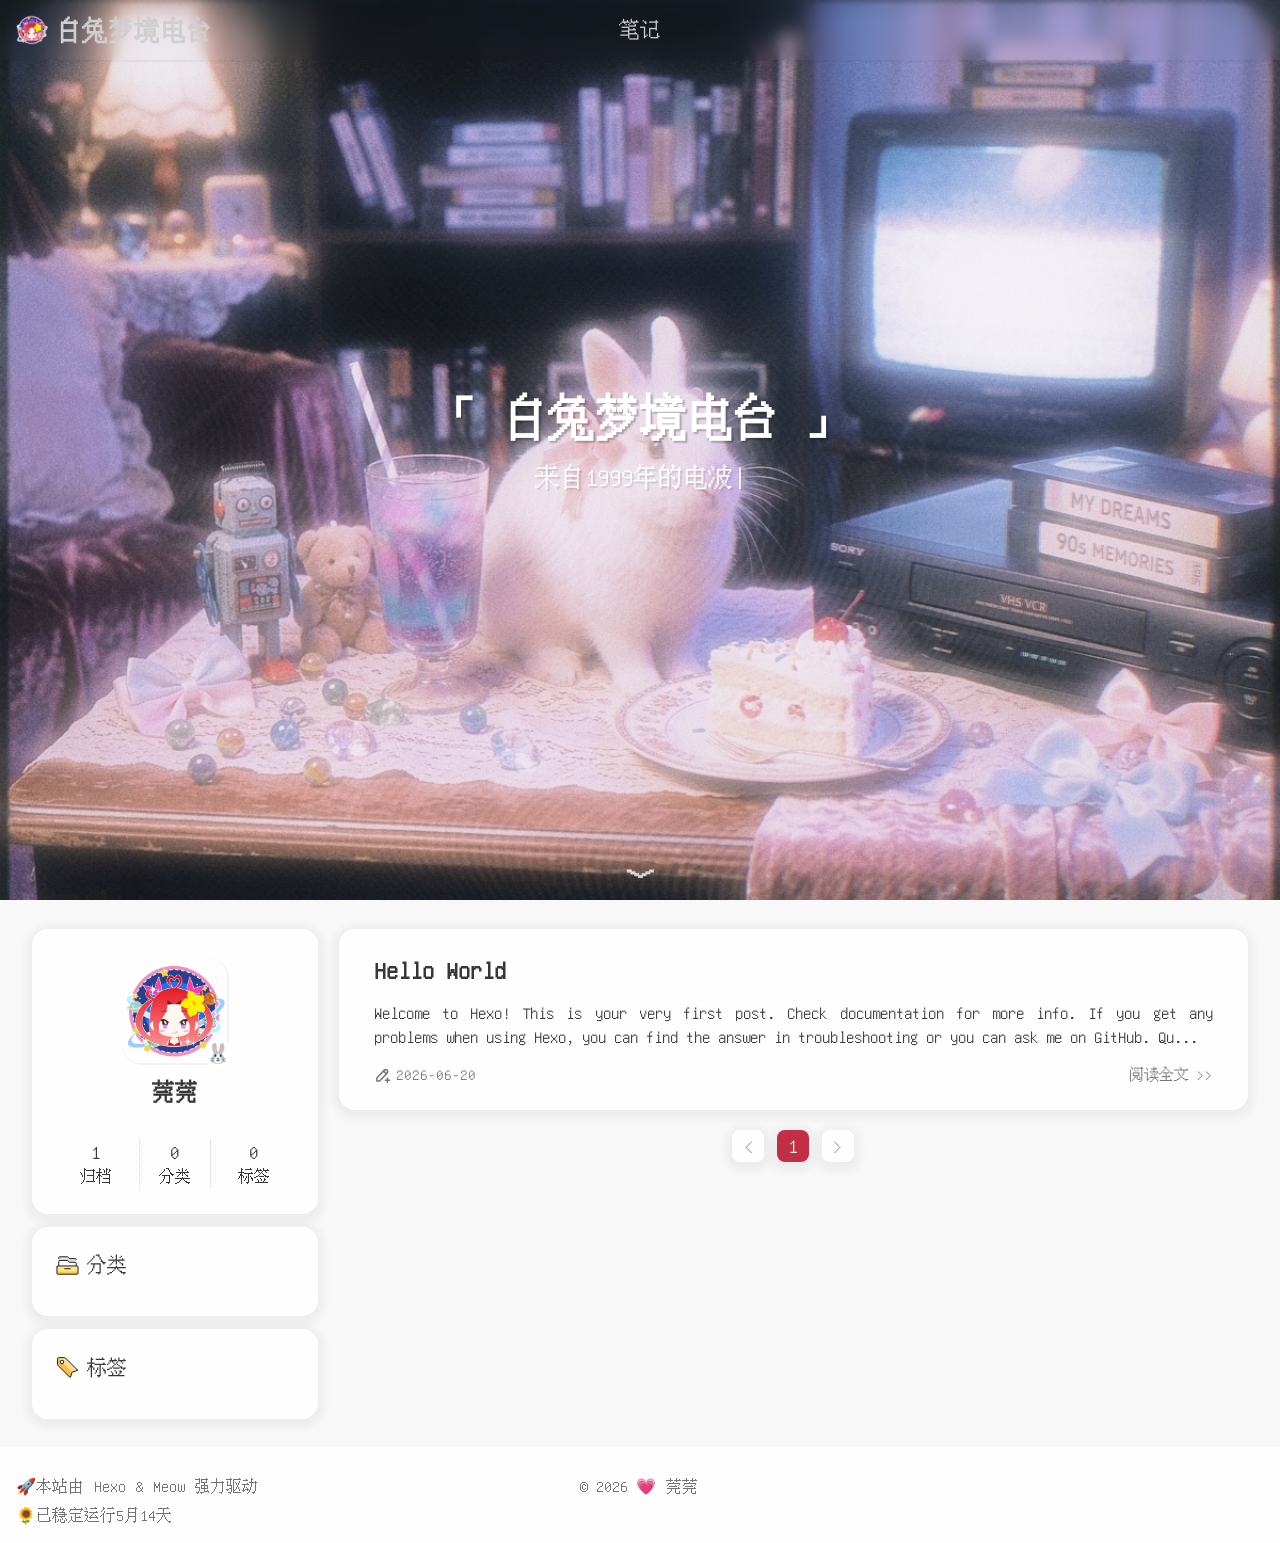
==== commit e8d11c48: "Site updated: 2026-06-22 21:30:52" ====
--- a/index.html
+++ b/index.html
@@ -1,6 +1,6 @@
-<!DOCTYPE html><html lang="zh-CN"><head><meta charset="utf-8"/><meta name="viewport" content="width=device-width, initial-scale=1.0"/><meta name="author" content="莞莞"/><meta name="copyright" content="莞莞"/><meta name="theme-color" content="#FFB347"/><meta name="format-detection" content="telephone=no"/><meta name="keywords" content="Hexo Theme MEOW"/><meta name="mobile-web-app-capable" content="yes"/><meta name="apple-mobile-web-app-capable" content="yes"/><meta name="apple-touch-fullscreen" content="yes"/><meta name="application-name" content="白兔梦境电台 - A Cute Hexo Theme"/><meta name="apple-mobile-web-app-title" content="白兔梦境电台 - A Cute Hexo Theme"/><meta name="apple-mobile-web-app-status-bar-style" content="#FFB347"/><link rel="canonical" href="http://example.com/"/><meta name="description" content="来自1999年的电波，偶尔收到，随缘回复">
+<!DOCTYPE html><html lang="zh-CN"><head><meta charset="utf-8"/><meta name="viewport" content="width=device-width, initial-scale=1.0"/><meta name="author" content="莞莞"/><meta name="copyright" content="莞莞"/><meta name="theme-color" content="#c22f45"/><meta name="format-detection" content="telephone=no"/><meta name="keywords" content="Hexo Theme MEOW"/><meta name="mobile-web-app-capable" content="yes"/><meta name="apple-mobile-web-app-capable" content="yes"/><meta name="apple-touch-fullscreen" content="yes"/><meta name="application-name" content="白兔梦境电台 - 等待你"/><meta name="apple-mobile-web-app-title" content="白兔梦境电台 - 等待你"/><meta name="apple-mobile-web-app-status-bar-style" content="#c22f45"/><link rel="canonical" href="http://example.com/"/><meta name="description" content="来自1999年的电波，偶尔收到，随缘回复">
 <meta property="og:type" content="website">
-<meta property="og:title" content="白兔梦境电台 - A Cute Hexo Theme">
+<meta property="og:title" content="白兔梦境电台 - 等待你">
 <meta property="og:url" content="http://example.com/index.html">
 <meta property="og:site_name" content="白兔梦境电台">
 <meta property="og:description" content="来自1999年的电波，偶尔收到，随缘回复">
@@ -8,11 +8,11 @@
 <meta property="og:image" content="http://example.com/assets/images/49beb94f1746faeaf48bc25fc56b0b8f.png">
 <meta property="article:author" content="莞莞">
 <meta name="twitter:card" content="summary_large_image">
-<meta name="twitter:image" content="http://example.com/assets/images/49beb94f1746faeaf48bc25fc56b0b8f.png"><meta name="robots" content="index,follow"/><meta name="googlebot" content="index,follow"/><meta name="revisit-after" content="1 days"/><title>白兔梦境电台 - A Cute Hexo Theme</title><link rel="shortcut icon" href="/assets/images/Hexo-Theme-MEOW.ico"><link rel="preconnect" href="/assets"/><link rel="preconnect" href="assets"/>
+<meta name="twitter:image" content="http://example.com/assets/images/49beb94f1746faeaf48bc25fc56b0b8f.png"><meta name="robots" content="index,follow"/><meta name="googlebot" content="index,follow"/><meta name="revisit-after" content="1 days"/><title>白兔梦境电台 - 等待你</title><link rel="shortcut icon" href="/assets/images/Hexo-Theme-MEOW.ico"><link rel="preconnect" href="/assets"/><link rel="preconnect" href="assets"/>
 <link rel="stylesheet" href="/css/style.css">
 
 <link rel="stylesheet" href="/css/third-party/dist/APlayer.min.css">
-<link rel="prefetch" href="/"/><link rel="prefetch" href="/archives"/><link rel="prefetch" href="/tags"/><meta name="generator" content="Hexo 7.3.0"></head><body bg-style="fixed"><header><div id="navbar"><div id="nav-info"><a id="site-icon" href="/" title="主页"><img src="/assets/images/49beb94f1746faeaf48bc25fc56b0b8f.png" alt="Logo"/></a><a id="site-name" href="/" title="主页"><h1>白兔梦境电台</h1><img src="/assets/images/svg/uc/uc-home.svg" class="icon noview" alt="Icon"></a></div><div id="nav-menu"></div><div id="nav-function"><div id="menu-btn"><a href="javascript:void(0);" title="打开菜单"><img src="/assets/images/svg/uc/uc-menu.svg" class="icon noview" alt="Icon"></a></div></div></div></header><div id="menu-aside"><div id="menu-aside-container"><div id="menu-aside-info"><a href="/" title="主页"><img src="/assets/images/49beb94f1746faeaf48bc25fc56b0b8f.png" alt="Logo"/></a><a href="/" title="主页">白兔梦境电台</a></div><hr/></div></div><main><div id="home-banner" bg-style="fixed"><div id="home-banner-info"><div id="home-banner-title">「 白兔梦境电台 」</div><div id="home-banner-subtitle"><span id="site-subtitle"></span></div></div><div id="home-banner-scrolldown"><div id="scroll-to-main">﹀</div></div></div><div id="home-container"><div id="home-content"><aside id="home-sidebar"><div class="sidebar-card" id="sidebar-info"><div id="sidebar-info-img"><a href="/null"><img src="/assets/images/49beb94f1746faeaf48bc25fc56b0b8f.png" alt="Avatar"/></a><div class="status">🐰</div></div><div id="sidebar-info-name">莞莞</div><div id="sidebar-info-desc"></div><div class="site-statistic"><a href="/archives"><div class="site-statistic-num">1</div><div class="site-statistic-title">归档</div></a><a href="/categories"><div class="site-statistic-num">0</div><div class="site-statistic-title">分类</div></a><a href="/tags"><div class="site-statistic-num">0</div><div class="site-statistic-title">标签</div></a></div></div><div class="sidebar-card" id="sidebar-categories"><div class="sidebar-card-headline"><img src="/assets/images/svg/uc/uc-category.svg" class="icon box-icon" alt="Icon"><span>分类</span></div></div><div class="sidebar-card" id="sidebar-tags"><div class="sidebar-card-headline"><img src="/assets/images/svg/uc/uc-tag.svg" class="icon box-icon" alt="Icon"><span>标签</span></div><div id="sidebar-tags-content"></div></div></aside><div id="home-main"><div class="home-article"><div class="home-article-content" cover="nocover"><div class="home-article-title"><a href="/2026/06/20/hello-world/">Hello World</a></div><div class="home-article-excerpt">Welcome to Hexo! This is your very first post. Check documentation for more info. If you get any problems when using Hexo, you can find the answer in troubleshooting or you can ask me on GitHub.
+<link rel="prefetch" href="/"/><link rel="prefetch" href="/archives"/><link rel="prefetch" href="/tags"/><meta name="generator" content="Hexo 7.3.0"></head><body bg-style="fixed"><header><div id="navbar"><div id="nav-info"><a id="site-icon" href="/" title="主页"><img src="/assets/images/49beb94f1746faeaf48bc25fc56b0b8f.png" alt="Logo"/></a><a id="site-name" href="/" title="主页"><h1>白兔梦境电台</h1><img src="/assets/images/svg/uc/uc-home.svg" class="icon noview" alt="Icon"></a></div><div id="nav-menu"><div class="menu-item"><a href="javascript:void(0);"><span>笔记</span></a><ul class="sub-menu-item"><li><a href="/archives"><span>归档</span></a></li><li><a href="/categories"><span>分类</span></a></li><li><a href="/tags"><span>标签</span></a></li></ul></div></div><div id="nav-function"><div id="menu-btn"><a href="javascript:void(0);" title="打开菜单"><img src="/assets/images/svg/uc/uc-menu.svg" class="icon noview" alt="Icon"></a></div></div></div></header><div id="menu-aside"><div id="menu-aside-container"><div id="menu-aside-info"><a href="/" title="主页"><img src="/assets/images/49beb94f1746faeaf48bc25fc56b0b8f.png" alt="Logo"/></a><a href="/" title="主页">白兔梦境电台</a></div><div class="menu-aside-item"><a href="javascript:void(0);"><span>笔记</span></a><ul class="menu-aside-sub-item"><li><a href="/archives"><span>归档</span></a></li><li><a href="/categories"><span>分类</span></a></li><li><a href="/tags"><span>标签</span></a></li></ul></div><hr/></div></div><main><script src="/js/time-banner.js"></script><div id="home-banner" bg-style="fixed"><div id="home-banner-info"><div id="home-banner-title">「 白兔梦境电台 」</div><div id="home-banner-subtitle"><span id="site-subtitle"></span></div></div><div id="home-banner-scrolldown"><div id="scroll-to-main">﹀</div></div></div><div id="home-container"><div id="home-content"><aside id="home-sidebar"><div class="sidebar-card" id="sidebar-info"><div id="sidebar-info-img"><a href="/null"><img src="/assets/images/49beb94f1746faeaf48bc25fc56b0b8f.png" alt="Avatar"/></a><div class="status">🐰</div></div><div id="sidebar-info-name">莞莞</div><div id="sidebar-info-desc"></div><div class="site-statistic"><a href="/archives"><div class="site-statistic-num">1</div><div class="site-statistic-title">归档</div></a><a href="/categories"><div class="site-statistic-num">0</div><div class="site-statistic-title">分类</div></a><a href="/tags"><div class="site-statistic-num">0</div><div class="site-statistic-title">标签</div></a></div></div><div class="sidebar-card" id="sidebar-categories"><div class="sidebar-card-headline"><img src="/assets/images/svg/uc/uc-category.svg" class="icon box-icon" alt="Icon"><span>分类</span></div></div><div class="sidebar-card" id="sidebar-tags"><div class="sidebar-card-headline"><img src="/assets/images/svg/uc/uc-tag.svg" class="icon box-icon" alt="Icon"><span>标签</span></div><div id="sidebar-tags-content"></div></div></aside><div id="home-main"><div class="home-article"><div class="home-article-content" cover="nocover"><div class="home-article-title"><a href="/2026/06/20/hello-world/">Hello World</a></div><div class="home-article-excerpt">Welcome to Hexo! This is your very first post. Check documentation for more info. If you get any problems when using Hexo, you can find the answer in troubleshooting or you can ask me on GitHub.
 Qu...</div><div class="home-article-info-container"><div class="home-article-info"><div class="home-article-date"><img src="/assets/images/svg/ta/ta-pubdate.svg" class="icon noview" alt="Icon"><span>2026-06-20</span></div></div><div class="home-article-func"><a class="read-more-btn" href="/2026/06/20/hello-world/">阅读全文 &gt;&gt;</a></div></div></div></div><div class="home-paginator"><div class="paginator"><span class="extend prev" rel="prev"><</span><span class="page-number current">1</span><span class="extend next" rel="next">></span></div></div></div></div></div><div id="toolbar" hide=""><div id="toolbar-setting-container" hide=""><div class="toolbar-item"><button id="tool-color-mode" title="深色模式" type="button"><img src="/assets/images/svg/ta/ta-moon.svg" class="icon noview" alt="Icon"></button></div><div class="toolbar-item"><button class="copy-text" id="tool-share" title="分享" type="button" data-text="http://example.com/index.html"><img src="/assets/images/svg/ta/ta-share.svg" class="icon noview" alt="Icon"></button></div></div><div class="toolbar-container"><div class="toolbar-item"><button id="tool-setting" title="设置" type="button"><img src="/assets/images/svg/ta/ta-setting.svg" class="icon noview" alt="Icon"></button></div><div class="toolbar-item"><button id="tool-gototop" title="返回顶部" type="button"><img src="/assets/images/svg/ta/ta-up.svg" class="icon noview" alt="Icon"></button></div></div></div><div id="music-player"></div></main><footer><div class="footer"><div id="footer-copyright">© 2026 <span>💗</span> <a href="/null">莞莞</a></div><div id="footer-info"><div id="footer-framework">🚀本站由 <a href="https://hexo.io" target="_blank">Hexo</a> & <a href="https://github.com/chanwj/hexo-theme-meow" title="3.3.2" target="_blank">Meow</a> 强力驱动</div><div id="footer-runtime"><span id="runtime" data-startdate="2026-06-21T22:16:20.000Z">🌻已稳定运行.年.月.天</span></div></div></div></footer><div class="scripts"><script>const GLOBALCONFIG = {
   root: '/',
   toolbar: true,
@@ -23,7 +23,7 @@
   code_copy_text: false,
   share_text: '🐱Share From Meow',
   onblur_title: 'Please Come Back～✧(´▽`ʃ♡ƪ)',
-  mouse_click: false,
+  mouse_click: true,
   notify:{
     enable: false,
     info: '复制成功～转载请标注本文地址',
@@ -71,7 +71,7 @@
     container: document.getElementById('music-player'),
     fixed: true,
     autoplay: false,
-    theme: '#FFB347',
+    theme: '#c22f45',
     loop: 'all',
     order: 'list',
     volume: 0.7,
--- a/css/style.css
+++ b/css/style.css
@@ -1,12 +1,12 @@
 @import url("/assets/fonts/unifont_t-17/result.css");
 @import url("/assets/fonts/unifont_t-17/result.css");
 body[data-mode='light'] {
-  --theme-color: #ffb347;
-  --theme-color-light-1: #ffd191;
-  --theme-color-light-2: #ffc26c;
-  --theme-color-light-3: #ffca7e;
-  --theme-color-transparent-1: rgba(255,179,71,0.6);
-  --theme-color-dark-1: #ffa626;
+  --theme-color: #c22f45;
+  --theme-color-light-1: #e07d8c;
+  --theme-color-light-2: #d55265;
+  --theme-color-light-3: #da6779;
+  --theme-color-transparent-1: rgba(194,47,69,0.6);
+  --theme-color-dark-1: #af2a3e;
   --background-color: #fff;
   --background-color-transparent-1: rgba(255,255,255,0.85);
   --background-color-transparent-2: rgba(255,255,255,0.7);
@@ -21,12 +21,12 @@
   --font-color: #373737;
   --font-color-invert: #fff;
   --font-color-navbar: #4b4b4b;
-  --font-color-navbar-custom: #4b4b4b;
+  --font-color-navbar-custom: #cfcfcf;
   --font-color-light-1: #737373;
   --font-color-light-2: #9b9b9b;
   --font-color-light-3: #cdcdcd;
   --link-hover-font-color: #fff;
-  --banner-background: url("/assets/images/MEITU_20260621_140122312.jpg");
+  --banner-background: url("/assets/images/wallpaper1.jpg");
   --banner-font-color: #fff;
   --nav-background-color: rgba(255,255,255,0.188);
   --card-border-color: #d7d7d7;
@@ -34,12 +34,12 @@
   --meow-card-shadow: 0px 3px 8px 6px rgba(42,42,42,0.051);
 }
 body[data-mode='dark'] {
-  --theme-color: #88c0ed;
-  --theme-color-light-1: #b8d9f4;
-  --theme-color-light-2: #a0cdf1;
-  --theme-color-light-3: #acd3f2;
-  --theme-color-transparent-1: rgba(136,192,237,0.6);
-  --theme-color-dark-1: #68afe8;
+  --theme-color: #c22f45;
+  --theme-color-light-1: #e07d8c;
+  --theme-color-light-2: #d55265;
+  --theme-color-light-3: #da6779;
+  --theme-color-transparent-1: rgba(194,47,69,0.6);
+  --theme-color-dark-1: #af2a3e;
   --background-color: #2d2d2d;
   --background-color-transparent-1: rgba(45,45,45,0.88);
   --background-color-transparent-2: rgba(45,45,45,0.7);
@@ -54,12 +54,12 @@
   --font-color: #bebec6;
   --font-color-invert: #fcfcfc;
   --font-color-navbar: #bebec6;
-  --font-color-navbar-custom: #bebec6;
+  --font-color-navbar-custom: #cfcfcf;
   --font-color-light-1: #9595a2;
   --font-color-light-2: #808090;
   --font-color-light-3: #5b5b67;
   --link-hover-font-color: #2d2d2d;
-  --banner-background: url("/assets/images/MEITU_20260621_140122312.jpg");
+  --banner-background: url("/assets/images/wallpaper2.png");
   --banner-font-color: #e0e0e0;
   --nav-background-color: transparent;
   --card-border-color: #3b3b3b;
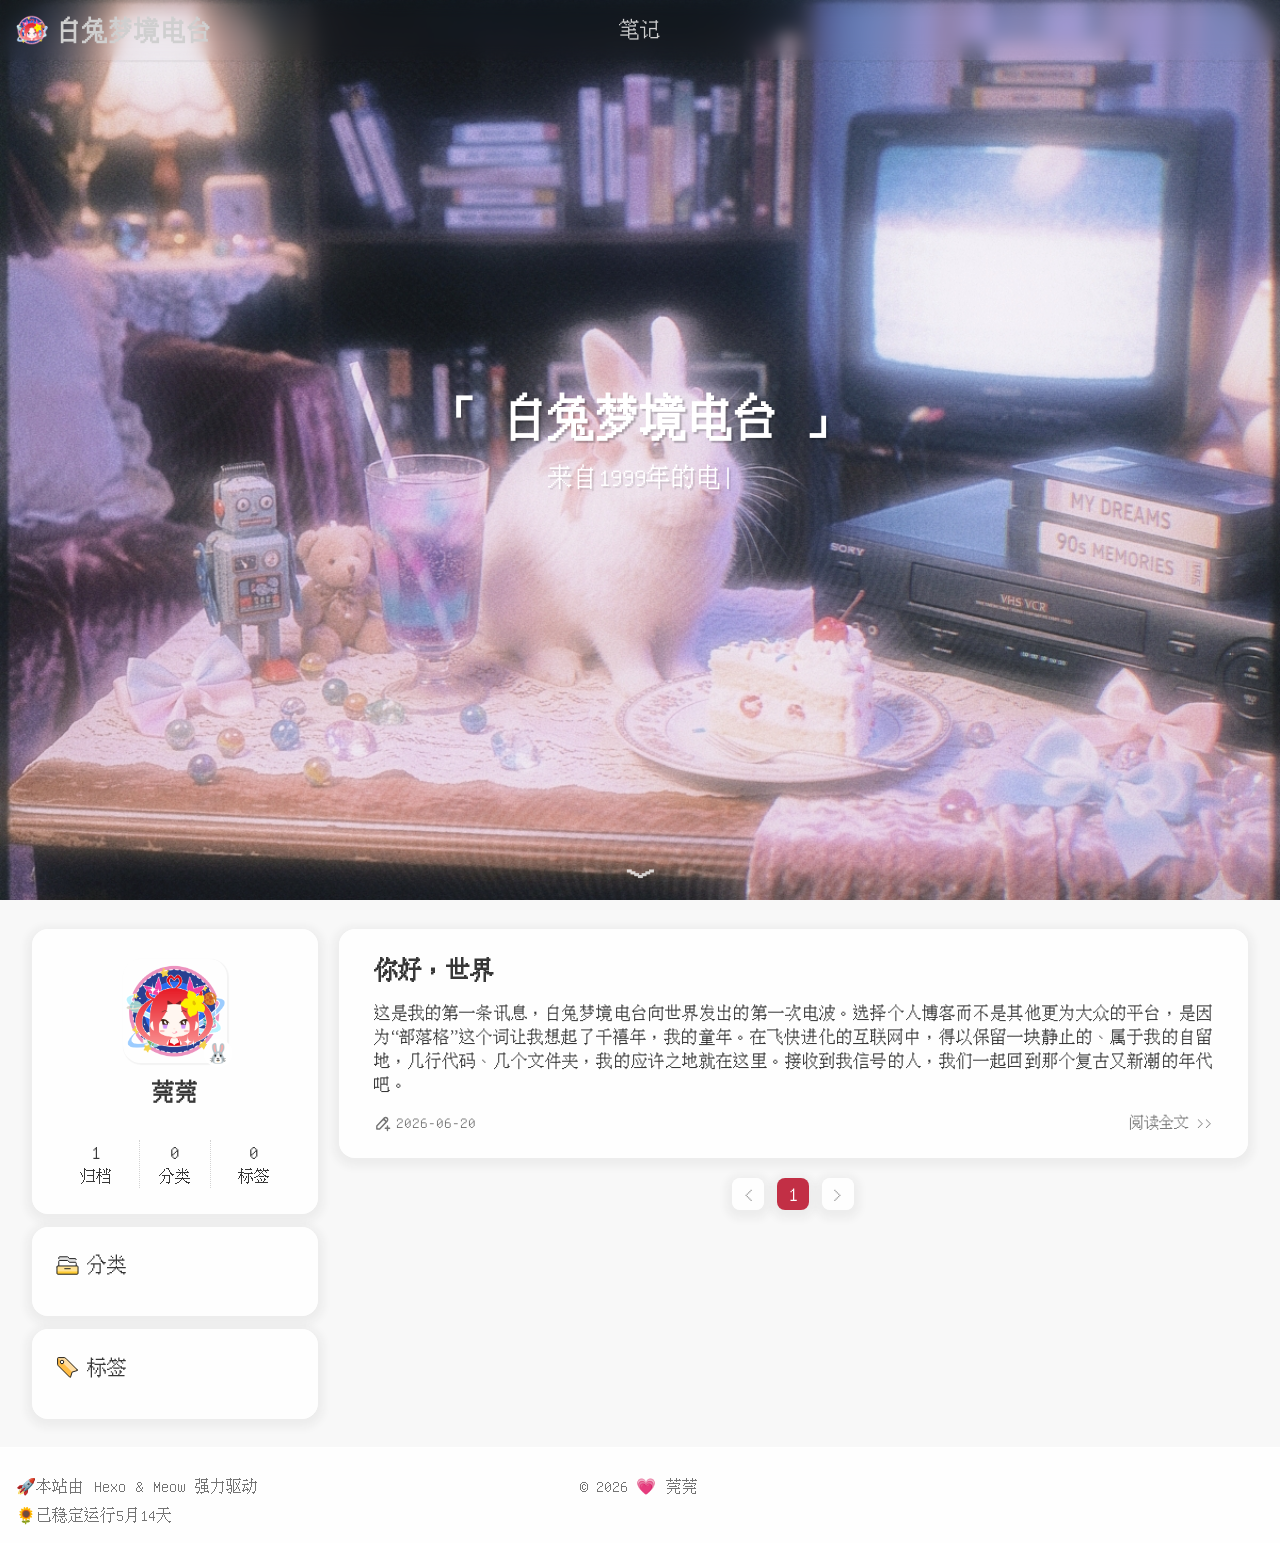
==== commit 94706409: "Site updated: 2026-06-22 22:26:33" ====
--- a/index.html
+++ b/index.html
@@ -1,4 +1,4 @@
-<!DOCTYPE html><html lang="zh-CN"><head><meta charset="utf-8"/><meta name="viewport" content="width=device-width, initial-scale=1.0"/><meta name="author" content="莞莞"/><meta name="copyright" content="莞莞"/><meta name="theme-color" content="#c22f45"/><meta name="format-detection" content="telephone=no"/><meta name="keywords" content="Hexo Theme MEOW"/><meta name="mobile-web-app-capable" content="yes"/><meta name="apple-mobile-web-app-capable" content="yes"/><meta name="apple-touch-fullscreen" content="yes"/><meta name="application-name" content="白兔梦境电台 - 等待你"/><meta name="apple-mobile-web-app-title" content="白兔梦境电台 - 等待你"/><meta name="apple-mobile-web-app-status-bar-style" content="#c22f45"/><link rel="canonical" href="http://example.com/"/><meta name="description" content="来自1999年的电波，偶尔收到，随缘回复">
+<!DOCTYPE html><html lang="zh-CN"><script src="/js/time-banner.js"></script><head><meta charset="utf-8"/><meta name="viewport" content="width=device-width, initial-scale=1.0"/><meta name="author" content="莞莞"/><meta name="copyright" content="莞莞"/><meta name="theme-color" content="#c22f45"/><meta name="format-detection" content="telephone=no"/><meta name="keywords" content="Hexo Theme MEOW"/><meta name="mobile-web-app-capable" content="yes"/><meta name="apple-mobile-web-app-capable" content="yes"/><meta name="apple-touch-fullscreen" content="yes"/><meta name="application-name" content="白兔梦境电台 - 等待你"/><meta name="apple-mobile-web-app-title" content="白兔梦境电台 - 等待你"/><meta name="apple-mobile-web-app-status-bar-style" content="#c22f45"/><link rel="canonical" href="http://example.com/"/><meta name="description" content="来自1999年的电波，偶尔收到，随缘回复">
 <meta property="og:type" content="website">
 <meta property="og:title" content="白兔梦境电台 - 等待你">
 <meta property="og:url" content="http://example.com/index.html">
@@ -12,8 +12,8 @@
 <link rel="stylesheet" href="/css/style.css">
 
 <link rel="stylesheet" href="/css/third-party/dist/APlayer.min.css">
-<link rel="prefetch" href="/"/><link rel="prefetch" href="/archives"/><link rel="prefetch" href="/tags"/><meta name="generator" content="Hexo 7.3.0"></head><body bg-style="fixed"><header><div id="navbar"><div id="nav-info"><a id="site-icon" href="/" title="主页"><img src="/assets/images/49beb94f1746faeaf48bc25fc56b0b8f.png" alt="Logo"/></a><a id="site-name" href="/" title="主页"><h1>白兔梦境电台</h1><img src="/assets/images/svg/uc/uc-home.svg" class="icon noview" alt="Icon"></a></div><div id="nav-menu"><div class="menu-item"><a href="javascript:void(0);"><span>笔记</span></a><ul class="sub-menu-item"><li><a href="/archives"><span>归档</span></a></li><li><a href="/categories"><span>分类</span></a></li><li><a href="/tags"><span>标签</span></a></li></ul></div></div><div id="nav-function"><div id="menu-btn"><a href="javascript:void(0);" title="打开菜单"><img src="/assets/images/svg/uc/uc-menu.svg" class="icon noview" alt="Icon"></a></div></div></div></header><div id="menu-aside"><div id="menu-aside-container"><div id="menu-aside-info"><a href="/" title="主页"><img src="/assets/images/49beb94f1746faeaf48bc25fc56b0b8f.png" alt="Logo"/></a><a href="/" title="主页">白兔梦境电台</a></div><div class="menu-aside-item"><a href="javascript:void(0);"><span>笔记</span></a><ul class="menu-aside-sub-item"><li><a href="/archives"><span>归档</span></a></li><li><a href="/categories"><span>分类</span></a></li><li><a href="/tags"><span>标签</span></a></li></ul></div><hr/></div></div><main><script src="/js/time-banner.js"></script><div id="home-banner" bg-style="fixed"><div id="home-banner-info"><div id="home-banner-title">「 白兔梦境电台 」</div><div id="home-banner-subtitle"><span id="site-subtitle"></span></div></div><div id="home-banner-scrolldown"><div id="scroll-to-main">﹀</div></div></div><div id="home-container"><div id="home-content"><aside id="home-sidebar"><div class="sidebar-card" id="sidebar-info"><div id="sidebar-info-img"><a href="/null"><img src="/assets/images/49beb94f1746faeaf48bc25fc56b0b8f.png" alt="Avatar"/></a><div class="status">🐰</div></div><div id="sidebar-info-name">莞莞</div><div id="sidebar-info-desc"></div><div class="site-statistic"><a href="/archives"><div class="site-statistic-num">1</div><div class="site-statistic-title">归档</div></a><a href="/categories"><div class="site-statistic-num">0</div><div class="site-statistic-title">分类</div></a><a href="/tags"><div class="site-statistic-num">0</div><div class="site-statistic-title">标签</div></a></div></div><div class="sidebar-card" id="sidebar-categories"><div class="sidebar-card-headline"><img src="/assets/images/svg/uc/uc-category.svg" class="icon box-icon" alt="Icon"><span>分类</span></div></div><div class="sidebar-card" id="sidebar-tags"><div class="sidebar-card-headline"><img src="/assets/images/svg/uc/uc-tag.svg" class="icon box-icon" alt="Icon"><span>标签</span></div><div id="sidebar-tags-content"></div></div></aside><div id="home-main"><div class="home-article"><div class="home-article-content" cover="nocover"><div class="home-article-title"><a href="/2026/06/20/hello-world/">Hello World</a></div><div class="home-article-excerpt">Welcome to Hexo! This is your very first post. Check documentation for more info. If you get any problems when using Hexo, you can find the answer in troubleshooting or you can ask me on GitHub.
-Qu...</div><div class="home-article-info-container"><div class="home-article-info"><div class="home-article-date"><img src="/assets/images/svg/ta/ta-pubdate.svg" class="icon noview" alt="Icon"><span>2026-06-20</span></div></div><div class="home-article-func"><a class="read-more-btn" href="/2026/06/20/hello-world/">阅读全文 &gt;&gt;</a></div></div></div></div><div class="home-paginator"><div class="paginator"><span class="extend prev" rel="prev"><</span><span class="page-number current">1</span><span class="extend next" rel="next">></span></div></div></div></div></div><div id="toolbar" hide=""><div id="toolbar-setting-container" hide=""><div class="toolbar-item"><button id="tool-color-mode" title="深色模式" type="button"><img src="/assets/images/svg/ta/ta-moon.svg" class="icon noview" alt="Icon"></button></div><div class="toolbar-item"><button class="copy-text" id="tool-share" title="分享" type="button" data-text="http://example.com/index.html"><img src="/assets/images/svg/ta/ta-share.svg" class="icon noview" alt="Icon"></button></div></div><div class="toolbar-container"><div class="toolbar-item"><button id="tool-setting" title="设置" type="button"><img src="/assets/images/svg/ta/ta-setting.svg" class="icon noview" alt="Icon"></button></div><div class="toolbar-item"><button id="tool-gototop" title="返回顶部" type="button"><img src="/assets/images/svg/ta/ta-up.svg" class="icon noview" alt="Icon"></button></div></div></div><div id="music-player"></div></main><footer><div class="footer"><div id="footer-copyright">© 2026 <span>💗</span> <a href="/null">莞莞</a></div><div id="footer-info"><div id="footer-framework">🚀本站由 <a href="https://hexo.io" target="_blank">Hexo</a> & <a href="https://github.com/chanwj/hexo-theme-meow" title="3.3.2" target="_blank">Meow</a> 强力驱动</div><div id="footer-runtime"><span id="runtime" data-startdate="2026-06-21T22:16:20.000Z">🌻已稳定运行.年.月.天</span></div></div></div></footer><div class="scripts"><script>const GLOBALCONFIG = {
+<link rel="prefetch" href="/"/><link rel="prefetch" href="/archives"/><link rel="prefetch" href="/tags"/><meta name="generator" content="Hexo 7.3.0"></head><body bg-style="fixed"><header><div id="navbar"><div id="nav-info"><a id="site-icon" href="/" title="主页"><img src="/assets/images/49beb94f1746faeaf48bc25fc56b0b8f.png" alt="Logo"/></a><a id="site-name" href="/" title="主页"><h1>白兔梦境电台</h1><img src="/assets/images/svg/uc/uc-home.svg" class="icon noview" alt="Icon"></a></div><div id="nav-menu"><div class="menu-item"><a href="javascript:void(0);"><span>笔记</span></a><ul class="sub-menu-item"><li><a href="/archives"><span>归档</span></a></li><li><a href="/categories"><span>分类</span></a></li><li><a href="/tags"><span>标签</span></a></li></ul></div></div><div id="nav-function"><div id="menu-btn"><a href="javascript:void(0);" title="打开菜单"><img src="/assets/images/svg/uc/uc-menu.svg" class="icon noview" alt="Icon"></a></div></div></div></header><div id="menu-aside"><div id="menu-aside-container"><div id="menu-aside-info"><a href="/" title="主页"><img src="/assets/images/49beb94f1746faeaf48bc25fc56b0b8f.png" alt="Logo"/></a><a href="/" title="主页">白兔梦境电台</a></div><div class="menu-aside-item"><a href="javascript:void(0);"><span>笔记</span></a><ul class="menu-aside-sub-item"><li><a href="/archives"><span>归档</span></a></li><li><a href="/categories"><span>分类</span></a></li><li><a href="/tags"><span>标签</span></a></li></ul></div><hr/></div></div><main><script src="/js/time-banner.js"></script><div id="home-banner" bg-style="fixed"><div id="home-banner-info"><div id="home-banner-title">「 白兔梦境电台 」</div><div id="home-banner-subtitle"><span id="site-subtitle"></span></div></div><div id="home-banner-scrolldown"><div id="scroll-to-main">﹀</div></div></div><div id="home-container"><div id="home-content"><aside id="home-sidebar"><div class="sidebar-card" id="sidebar-info"><div id="sidebar-info-img"><a href="/null"><img src="/assets/images/49beb94f1746faeaf48bc25fc56b0b8f.png" alt="Avatar"/></a><div class="status">🐰</div></div><div id="sidebar-info-name">莞莞</div><div id="sidebar-info-desc"></div><div class="site-statistic"><a href="/archives"><div class="site-statistic-num">1</div><div class="site-statistic-title">归档</div></a><a href="/categories"><div class="site-statistic-num">0</div><div class="site-statistic-title">分类</div></a><a href="/tags"><div class="site-statistic-num">0</div><div class="site-statistic-title">标签</div></a></div></div><div class="sidebar-card" id="sidebar-categories"><div class="sidebar-card-headline"><img src="/assets/images/svg/uc/uc-category.svg" class="icon box-icon" alt="Icon"><span>分类</span></div></div><div class="sidebar-card" id="sidebar-tags"><div class="sidebar-card-headline"><img src="/assets/images/svg/uc/uc-tag.svg" class="icon box-icon" alt="Icon"><span>标签</span></div><div id="sidebar-tags-content"></div></div></aside><div id="home-main"><div class="home-article"><div class="home-article-content" cover="nocover"><div class="home-article-title"><a href="/2026/06/20/hello-world/">你好，世界</a></div><div class="home-article-excerpt">这是我的第一条讯息，白兔梦境电台向世界发出的第一次电波。选择个人博客而不是其他更为大众的平台，是因为“部落格”这个词让我想起了千禧年，我的童年。在飞快进化的互联网中，得以保留一块静止的、属于我的自留地，几行代码、几个文件夹，我的应许之地就在这里。接收到我信号的人，我们一起回到那个复古又新潮的年代吧。
+</div><div class="home-article-info-container"><div class="home-article-info"><div class="home-article-date"><img src="/assets/images/svg/ta/ta-pubdate.svg" class="icon noview" alt="Icon"><span>2026-06-20</span></div></div><div class="home-article-func"><a class="read-more-btn" href="/2026/06/20/hello-world/">阅读全文 &gt;&gt;</a></div></div></div></div><div class="home-paginator"><div class="paginator"><span class="extend prev" rel="prev"><</span><span class="page-number current">1</span><span class="extend next" rel="next">></span></div></div></div></div></div><div id="toolbar" hide=""><div id="toolbar-setting-container" hide=""><div class="toolbar-item"><button id="tool-color-mode" title="深色模式" type="button"><img src="/assets/images/svg/ta/ta-moon.svg" class="icon noview" alt="Icon"></button></div><div class="toolbar-item"><button class="copy-text" id="tool-share" title="分享" type="button" data-text="http://example.com/index.html"><img src="/assets/images/svg/ta/ta-share.svg" class="icon noview" alt="Icon"></button></div></div><div class="toolbar-container"><div class="toolbar-item"><button id="tool-setting" title="设置" type="button"><img src="/assets/images/svg/ta/ta-setting.svg" class="icon noview" alt="Icon"></button></div><div class="toolbar-item"><button id="tool-gototop" title="返回顶部" type="button"><img src="/assets/images/svg/ta/ta-up.svg" class="icon noview" alt="Icon"></button></div></div></div><div id="music-player"></div></main><footer><div class="footer"><div id="footer-copyright">© 2026 <span>💗</span> <a href="/null">莞莞</a></div><div id="footer-info"><div id="footer-framework">🚀本站由 <a href="https://hexo.io" target="_blank">Hexo</a> & <a href="https://github.com/chanwj/hexo-theme-meow" title="3.3.2" target="_blank">Meow</a> 强力驱动</div><div id="footer-runtime"><span id="runtime" data-startdate="2026-06-21T22:16:20.000Z">🌻已稳定运行.年.月.天</span></div></div></div></footer><div class="scripts"><script>const GLOBALCONFIG = {
   root: '/',
   toolbar: true,
   lazyload_src: '/assets/images/Meow-Loading.webp',
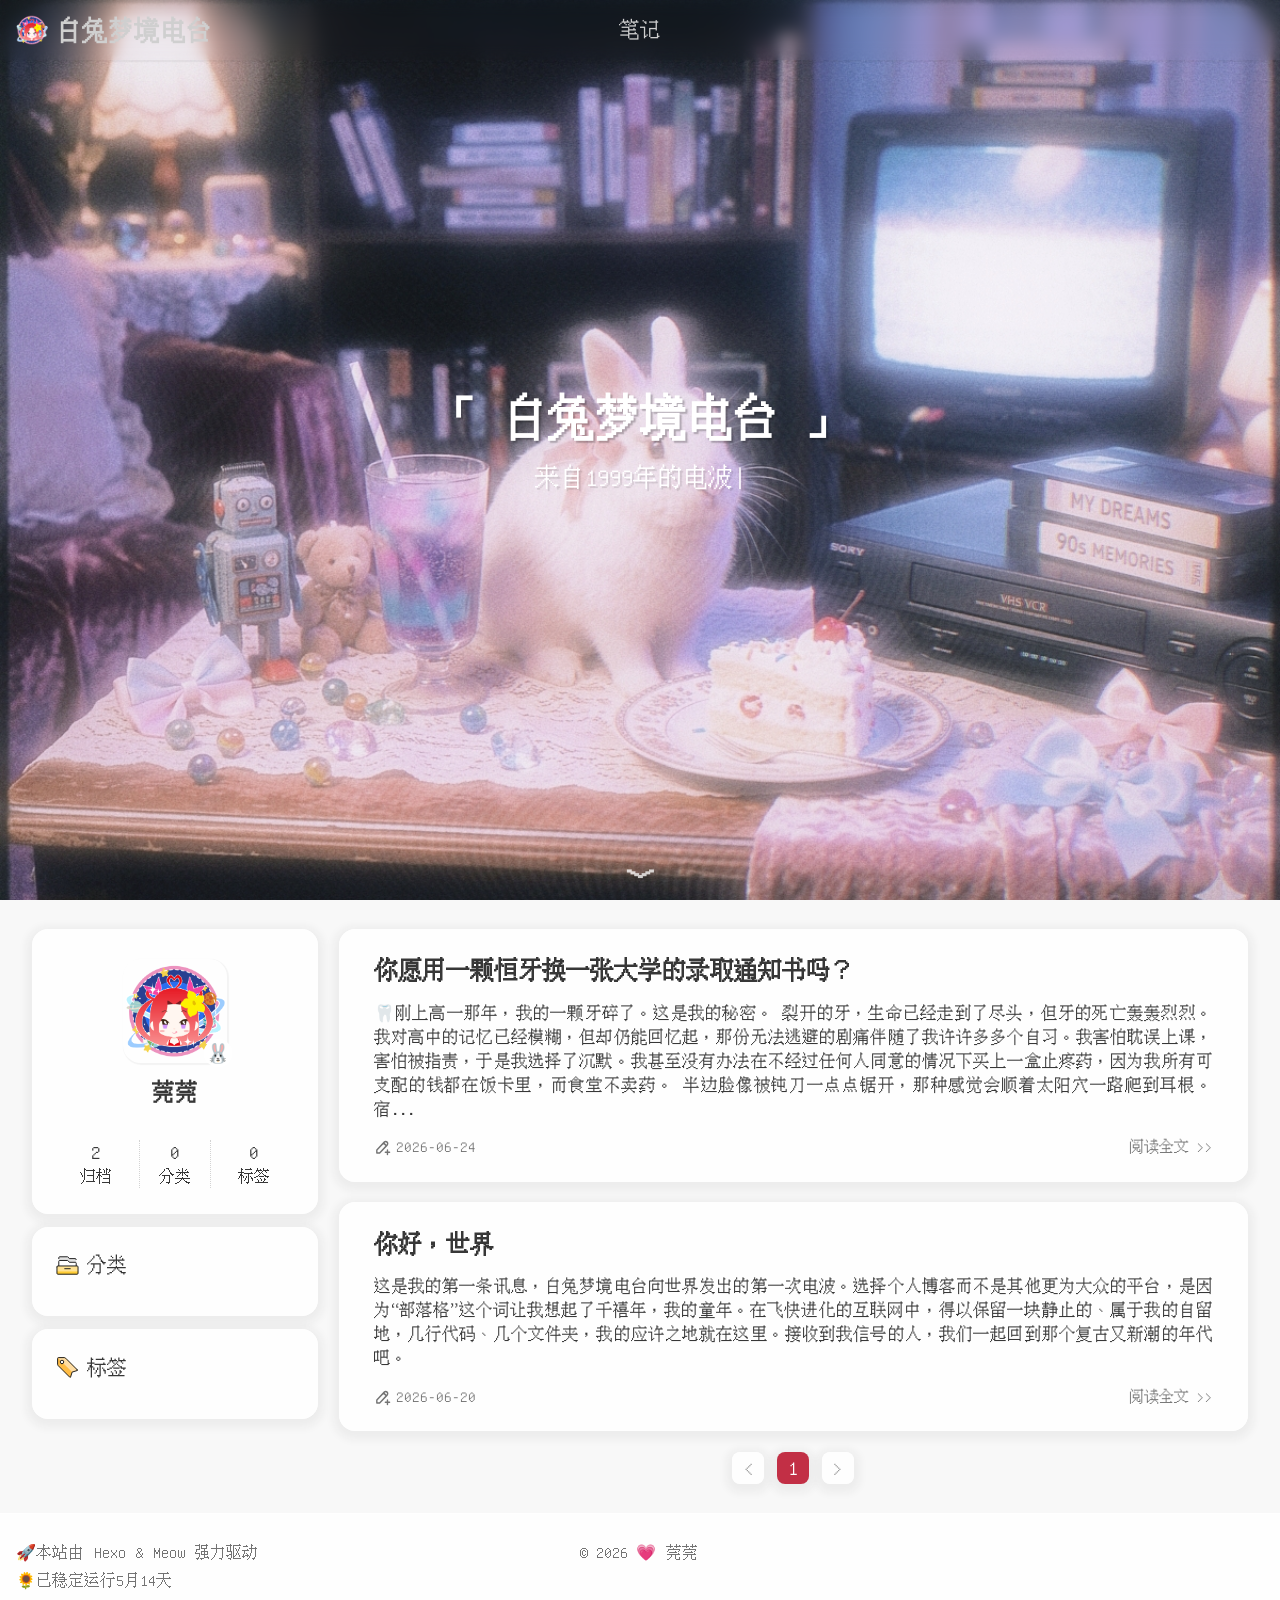
==== commit 43114be8: "Site updated: 2026-06-24 13:50:59" ====
--- a/index.html
+++ b/index.html
@@ -12,7 +12,9 @@
 <link rel="stylesheet" href="/css/style.css">
 
 <link rel="stylesheet" href="/css/third-party/dist/APlayer.min.css">
-<link rel="prefetch" href="/"/><link rel="prefetch" href="/archives"/><link rel="prefetch" href="/tags"/><meta name="generator" content="Hexo 7.3.0"></head><body bg-style="fixed"><header><div id="navbar"><div id="nav-info"><a id="site-icon" href="/" title="主页"><img src="/assets/images/49beb94f1746faeaf48bc25fc56b0b8f.png" alt="Logo"/></a><a id="site-name" href="/" title="主页"><h1>白兔梦境电台</h1><img src="/assets/images/svg/uc/uc-home.svg" class="icon noview" alt="Icon"></a></div><div id="nav-menu"><div class="menu-item"><a href="javascript:void(0);"><span>笔记</span></a><ul class="sub-menu-item"><li><a href="/archives"><span>归档</span></a></li><li><a href="/categories"><span>分类</span></a></li><li><a href="/tags"><span>标签</span></a></li></ul></div></div><div id="nav-function"><div id="menu-btn"><a href="javascript:void(0);" title="打开菜单"><img src="/assets/images/svg/uc/uc-menu.svg" class="icon noview" alt="Icon"></a></div></div></div></header><div id="menu-aside"><div id="menu-aside-container"><div id="menu-aside-info"><a href="/" title="主页"><img src="/assets/images/49beb94f1746faeaf48bc25fc56b0b8f.png" alt="Logo"/></a><a href="/" title="主页">白兔梦境电台</a></div><div class="menu-aside-item"><a href="javascript:void(0);"><span>笔记</span></a><ul class="menu-aside-sub-item"><li><a href="/archives"><span>归档</span></a></li><li><a href="/categories"><span>分类</span></a></li><li><a href="/tags"><span>标签</span></a></li></ul></div><hr/></div></div><main><script src="/js/time-banner.js"></script><div id="home-banner" bg-style="fixed"><div id="home-banner-info"><div id="home-banner-title">「 白兔梦境电台 」</div><div id="home-banner-subtitle"><span id="site-subtitle"></span></div></div><div id="home-banner-scrolldown"><div id="scroll-to-main">﹀</div></div></div><div id="home-container"><div id="home-content"><aside id="home-sidebar"><div class="sidebar-card" id="sidebar-info"><div id="sidebar-info-img"><a href="/null"><img src="/assets/images/49beb94f1746faeaf48bc25fc56b0b8f.png" alt="Avatar"/></a><div class="status">🐰</div></div><div id="sidebar-info-name">莞莞</div><div id="sidebar-info-desc"></div><div class="site-statistic"><a href="/archives"><div class="site-statistic-num">1</div><div class="site-statistic-title">归档</div></a><a href="/categories"><div class="site-statistic-num">0</div><div class="site-statistic-title">分类</div></a><a href="/tags"><div class="site-statistic-num">0</div><div class="site-statistic-title">标签</div></a></div></div><div class="sidebar-card" id="sidebar-categories"><div class="sidebar-card-headline"><img src="/assets/images/svg/uc/uc-category.svg" class="icon box-icon" alt="Icon"><span>分类</span></div></div><div class="sidebar-card" id="sidebar-tags"><div class="sidebar-card-headline"><img src="/assets/images/svg/uc/uc-tag.svg" class="icon box-icon" alt="Icon"><span>标签</span></div><div id="sidebar-tags-content"></div></div></aside><div id="home-main"><div class="home-article"><div class="home-article-content" cover="nocover"><div class="home-article-title"><a href="/2026/06/20/hello-world/">你好，世界</a></div><div class="home-article-excerpt">这是我的第一条讯息，白兔梦境电台向世界发出的第一次电波。选择个人博客而不是其他更为大众的平台，是因为“部落格”这个词让我想起了千禧年，我的童年。在飞快进化的互联网中，得以保留一块静止的、属于我的自留地，几行代码、几个文件夹，我的应许之地就在这里。接收到我信号的人，我们一起回到那个复古又新潮的年代吧。
+<link rel="prefetch" href="/"/><link rel="prefetch" href="/archives"/><link rel="prefetch" href="/tags"/><meta name="generator" content="Hexo 7.3.0"></head><body bg-style="fixed"><header><div id="navbar"><div id="nav-info"><a id="site-icon" href="/" title="主页"><img src="/assets/images/49beb94f1746faeaf48bc25fc56b0b8f.png" alt="Logo"/></a><a id="site-name" href="/" title="主页"><h1>白兔梦境电台</h1><img src="/assets/images/svg/uc/uc-home.svg" class="icon noview" alt="Icon"></a></div><div id="nav-menu"><div class="menu-item"><a href="javascript:void(0);"><span>笔记</span></a><ul class="sub-menu-item"><li><a href="/archives"><span>归档</span></a></li><li><a href="/categories"><span>分类</span></a></li><li><a href="/tags"><span>标签</span></a></li></ul></div></div><div id="nav-function"><div id="menu-btn"><a href="javascript:void(0);" title="打开菜单"><img src="/assets/images/svg/uc/uc-menu.svg" class="icon noview" alt="Icon"></a></div></div></div></header><div id="menu-aside"><div id="menu-aside-container"><div id="menu-aside-info"><a href="/" title="主页"><img src="/assets/images/49beb94f1746faeaf48bc25fc56b0b8f.png" alt="Logo"/></a><a href="/" title="主页">白兔梦境电台</a></div><div class="menu-aside-item"><a href="javascript:void(0);"><span>笔记</span></a><ul class="menu-aside-sub-item"><li><a href="/archives"><span>归档</span></a></li><li><a href="/categories"><span>分类</span></a></li><li><a href="/tags"><span>标签</span></a></li></ul></div><hr/></div></div><main><script src="/js/time-banner.js"></script><div id="home-banner" bg-style="fixed"><div id="home-banner-info"><div id="home-banner-title">「 白兔梦境电台 」</div><div id="home-banner-subtitle"><span id="site-subtitle"></span></div></div><div id="home-banner-scrolldown"><div id="scroll-to-main">﹀</div></div></div><div id="home-container"><div id="home-content"><aside id="home-sidebar"><div class="sidebar-card" id="sidebar-info"><div id="sidebar-info-img"><a href="/null"><img src="/assets/images/49beb94f1746faeaf48bc25fc56b0b8f.png" alt="Avatar"/></a><div class="status">🐰</div></div><div id="sidebar-info-name">莞莞</div><div id="sidebar-info-desc"></div><div class="site-statistic"><a href="/archives"><div class="site-statistic-num">2</div><div class="site-statistic-title">归档</div></a><a href="/categories"><div class="site-statistic-num">0</div><div class="site-statistic-title">分类</div></a><a href="/tags"><div class="site-statistic-num">0</div><div class="site-statistic-title">标签</div></a></div></div><div class="sidebar-card" id="sidebar-categories"><div class="sidebar-card-headline"><img src="/assets/images/svg/uc/uc-category.svg" class="icon box-icon" alt="Icon"><span>分类</span></div></div><div class="sidebar-card" id="sidebar-tags"><div class="sidebar-card-headline"><img src="/assets/images/svg/uc/uc-tag.svg" class="icon box-icon" alt="Icon"><span>标签</span></div><div id="sidebar-tags-content"></div></div></aside><div id="home-main"><div class="home-article"><div class="home-article-content" cover="nocover"><div class="home-article-title"><a href="/2026/06/24/teeth/">你愿用一颗恒牙换一张大学的录取通知书吗？</a></div><div class="home-article-excerpt">🦷刚上高一那年，我的一颗牙碎了。这是我的秘密。
+裂开的牙，生命已经走到了尽头，但牙的死亡轰轰烈烈。我对高中的记忆已经模糊，但却仍能回忆起，那份无法逃避的剧痛伴随了我许许多多个自习。我害怕耽误上课，害怕被指责，于是我选择了沉默。我甚至没有办法在不经过任何人同意的情况下买上一盒止疼药，因为我所有可支配的钱都在饭卡里，而食堂不卖药。
+半边脸像被钝刀一点点锯开，那种感觉会顺着太阳穴一路爬到耳根。宿...</div><div class="home-article-info-container"><div class="home-article-info"><div class="home-article-date"><img src="/assets/images/svg/ta/ta-pubdate.svg" class="icon noview" alt="Icon"><span>2026-06-24</span></div></div><div class="home-article-func"><a class="read-more-btn" href="/2026/06/24/teeth/">阅读全文 &gt;&gt;</a></div></div></div></div><div class="home-article"><div class="home-article-content" cover="nocover"><div class="home-article-title"><a href="/2026/06/20/hello-world/">你好，世界</a></div><div class="home-article-excerpt">这是我的第一条讯息，白兔梦境电台向世界发出的第一次电波。选择个人博客而不是其他更为大众的平台，是因为“部落格”这个词让我想起了千禧年，我的童年。在飞快进化的互联网中，得以保留一块静止的、属于我的自留地，几行代码、几个文件夹，我的应许之地就在这里。接收到我信号的人，我们一起回到那个复古又新潮的年代吧。
 </div><div class="home-article-info-container"><div class="home-article-info"><div class="home-article-date"><img src="/assets/images/svg/ta/ta-pubdate.svg" class="icon noview" alt="Icon"><span>2026-06-20</span></div></div><div class="home-article-func"><a class="read-more-btn" href="/2026/06/20/hello-world/">阅读全文 &gt;&gt;</a></div></div></div></div><div class="home-paginator"><div class="paginator"><span class="extend prev" rel="prev"><</span><span class="page-number current">1</span><span class="extend next" rel="next">></span></div></div></div></div></div><div id="toolbar" hide=""><div id="toolbar-setting-container" hide=""><div class="toolbar-item"><button id="tool-color-mode" title="深色模式" type="button"><img src="/assets/images/svg/ta/ta-moon.svg" class="icon noview" alt="Icon"></button></div><div class="toolbar-item"><button class="copy-text" id="tool-share" title="分享" type="button" data-text="http://example.com/index.html"><img src="/assets/images/svg/ta/ta-share.svg" class="icon noview" alt="Icon"></button></div></div><div class="toolbar-container"><div class="toolbar-item"><button id="tool-setting" title="设置" type="button"><img src="/assets/images/svg/ta/ta-setting.svg" class="icon noview" alt="Icon"></button></div><div class="toolbar-item"><button id="tool-gototop" title="返回顶部" type="button"><img src="/assets/images/svg/ta/ta-up.svg" class="icon noview" alt="Icon"></button></div></div></div><div id="music-player"></div></main><footer><div class="footer"><div id="footer-copyright">© 2026 <span>💗</span> <a href="/null">莞莞</a></div><div id="footer-info"><div id="footer-framework">🚀本站由 <a href="https://hexo.io" target="_blank">Hexo</a> & <a href="https://github.com/chanwj/hexo-theme-meow" title="3.3.2" target="_blank">Meow</a> 强力驱动</div><div id="footer-runtime"><span id="runtime" data-startdate="2026-06-21T22:16:20.000Z">🌻已稳定运行.年.月.天</span></div></div></div></footer><div class="scripts"><script>const GLOBALCONFIG = {
   root: '/',
   toolbar: true,
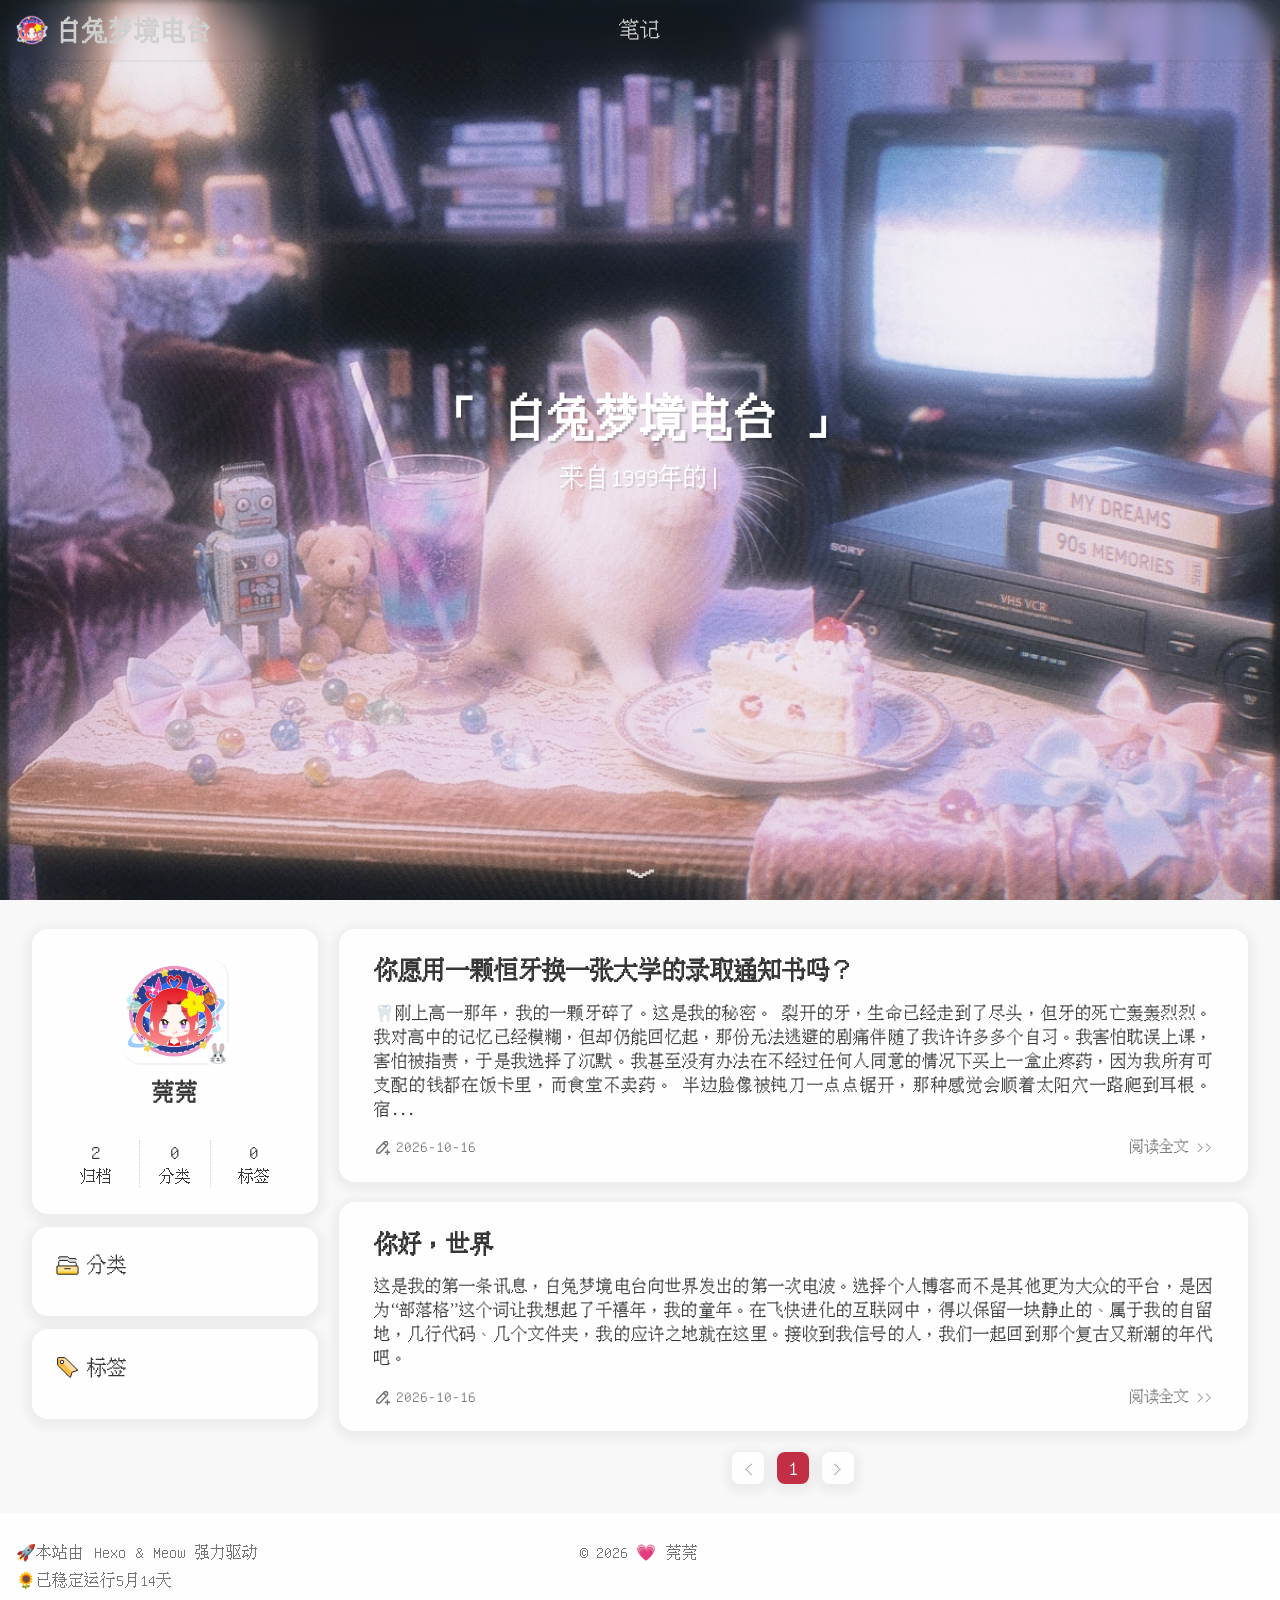
==== commit 831effd2: "Site updated: 2026-10-22 16:57:37" ====
--- a/index.html
+++ b/index.html
@@ -12,10 +12,10 @@
 <link rel="stylesheet" href="/css/style.css">
 
 <link rel="stylesheet" href="/css/third-party/dist/APlayer.min.css">
-<link rel="prefetch" href="/"/><link rel="prefetch" href="/archives"/><link rel="prefetch" href="/tags"/><meta name="generator" content="Hexo 7.3.0"></head><body bg-style="fixed"><header><div id="navbar"><div id="nav-info"><a id="site-icon" href="/" title="主页"><img src="/assets/images/49beb94f1746faeaf48bc25fc56b0b8f.png" alt="Logo"/></a><a id="site-name" href="/" title="主页"><h1>白兔梦境电台</h1><img src="/assets/images/svg/uc/uc-home.svg" class="icon noview" alt="Icon"></a></div><div id="nav-menu"><div class="menu-item"><a href="javascript:void(0);"><span>笔记</span></a><ul class="sub-menu-item"><li><a href="/archives"><span>归档</span></a></li><li><a href="/categories"><span>分类</span></a></li><li><a href="/tags"><span>标签</span></a></li></ul></div></div><div id="nav-function"><div id="menu-btn"><a href="javascript:void(0);" title="打开菜单"><img src="/assets/images/svg/uc/uc-menu.svg" class="icon noview" alt="Icon"></a></div></div></div></header><div id="menu-aside"><div id="menu-aside-container"><div id="menu-aside-info"><a href="/" title="主页"><img src="/assets/images/49beb94f1746faeaf48bc25fc56b0b8f.png" alt="Logo"/></a><a href="/" title="主页">白兔梦境电台</a></div><div class="menu-aside-item"><a href="javascript:void(0);"><span>笔记</span></a><ul class="menu-aside-sub-item"><li><a href="/archives"><span>归档</span></a></li><li><a href="/categories"><span>分类</span></a></li><li><a href="/tags"><span>标签</span></a></li></ul></div><hr/></div></div><main><script src="/js/time-banner.js"></script><div id="home-banner" bg-style="fixed"><div id="home-banner-info"><div id="home-banner-title">「 白兔梦境电台 」</div><div id="home-banner-subtitle"><span id="site-subtitle"></span></div></div><div id="home-banner-scrolldown"><div id="scroll-to-main">﹀</div></div></div><div id="home-container"><div id="home-content"><aside id="home-sidebar"><div class="sidebar-card" id="sidebar-info"><div id="sidebar-info-img"><a href="/null"><img src="/assets/images/49beb94f1746faeaf48bc25fc56b0b8f.png" alt="Avatar"/></a><div class="status">🐰</div></div><div id="sidebar-info-name">莞莞</div><div id="sidebar-info-desc"></div><div class="site-statistic"><a href="/archives"><div class="site-statistic-num">2</div><div class="site-statistic-title">归档</div></a><a href="/categories"><div class="site-statistic-num">0</div><div class="site-statistic-title">分类</div></a><a href="/tags"><div class="site-statistic-num">0</div><div class="site-statistic-title">标签</div></a></div></div><div class="sidebar-card" id="sidebar-categories"><div class="sidebar-card-headline"><img src="/assets/images/svg/uc/uc-category.svg" class="icon box-icon" alt="Icon"><span>分类</span></div></div><div class="sidebar-card" id="sidebar-tags"><div class="sidebar-card-headline"><img src="/assets/images/svg/uc/uc-tag.svg" class="icon box-icon" alt="Icon"><span>标签</span></div><div id="sidebar-tags-content"></div></div></aside><div id="home-main"><div class="home-article"><div class="home-article-content" cover="nocover"><div class="home-article-title"><a href="/2026/06/24/teeth/">你愿用一颗恒牙换一张大学的录取通知书吗？</a></div><div class="home-article-excerpt">🦷刚上高一那年，我的一颗牙碎了。这是我的秘密。
+<link rel="prefetch" href="/"/><link rel="prefetch" href="/archives"/><link rel="prefetch" href="/tags"/><meta name="generator" content="Hexo 7.3.0"></head><body bg-style="fixed"><header><div id="navbar"><div id="nav-info"><a id="site-icon" href="/" title="主页"><img src="/assets/images/49beb94f1746faeaf48bc25fc56b0b8f.png" alt="Logo"/></a><a id="site-name" href="/" title="主页"><h1>白兔梦境电台</h1><img src="/assets/images/svg/uc/uc-home.svg" class="icon noview" alt="Icon"></a></div><div id="nav-menu"><div class="menu-item"><a href="javascript:void(0);"><span>笔记</span></a><ul class="sub-menu-item"><li><a href="/archives"><span>归档</span></a></li><li><a href="/categories"><span>分类</span></a></li><li><a href="/tags"><span>标签</span></a></li></ul></div></div><div id="nav-function"><div id="menu-btn"><a href="javascript:void(0);" title="打开菜单"><img src="/assets/images/svg/uc/uc-menu.svg" class="icon noview" alt="Icon"></a></div></div></div></header><div id="menu-aside"><div id="menu-aside-container"><div id="menu-aside-info"><a href="/" title="主页"><img src="/assets/images/49beb94f1746faeaf48bc25fc56b0b8f.png" alt="Logo"/></a><a href="/" title="主页">白兔梦境电台</a></div><div class="menu-aside-item"><a href="javascript:void(0);"><span>笔记</span></a><ul class="menu-aside-sub-item"><li><a href="/archives"><span>归档</span></a></li><li><a href="/categories"><span>分类</span></a></li><li><a href="/tags"><span>标签</span></a></li></ul></div><hr/></div></div><main><script src="/js/time-banner.js"></script><div id="home-banner" bg-style="fixed"><div id="home-banner-info"><div id="home-banner-title">「 白兔梦境电台 」</div><div id="home-banner-subtitle"><span id="site-subtitle"></span></div></div><div id="home-banner-scrolldown"><div id="scroll-to-main">﹀</div></div></div><div id="home-container"><div id="home-content"><aside id="home-sidebar"><div class="sidebar-card" id="sidebar-info"><div id="sidebar-info-img"><a href="/null"><img src="/assets/images/49beb94f1746faeaf48bc25fc56b0b8f.png" alt="Avatar"/></a><div class="status">🐰</div></div><div id="sidebar-info-name">莞莞</div><div id="sidebar-info-desc"></div><div class="site-statistic"><a href="/archives"><div class="site-statistic-num">2</div><div class="site-statistic-title">归档</div></a><a href="/categories"><div class="site-statistic-num">0</div><div class="site-statistic-title">分类</div></a><a href="/tags"><div class="site-statistic-num">0</div><div class="site-statistic-title">标签</div></a></div></div><div class="sidebar-card" id="sidebar-categories"><div class="sidebar-card-headline"><img src="/assets/images/svg/uc/uc-category.svg" class="icon box-icon" alt="Icon"><span>分类</span></div></div><div class="sidebar-card" id="sidebar-tags"><div class="sidebar-card-headline"><img src="/assets/images/svg/uc/uc-tag.svg" class="icon box-icon" alt="Icon"><span>标签</span></div><div id="sidebar-tags-content"></div></div></aside><div id="home-main"><div class="home-article"><div class="home-article-content" cover="nocover"><div class="home-article-title"><a href="/2026/10/16/teeth/">你愿用一颗恒牙换一张大学的录取通知书吗？</a></div><div class="home-article-excerpt">🦷刚上高一那年，我的一颗牙碎了。这是我的秘密。
 裂开的牙，生命已经走到了尽头，但牙的死亡轰轰烈烈。我对高中的记忆已经模糊，但却仍能回忆起，那份无法逃避的剧痛伴随了我许许多多个自习。我害怕耽误上课，害怕被指责，于是我选择了沉默。我甚至没有办法在不经过任何人同意的情况下买上一盒止疼药，因为我所有可支配的钱都在饭卡里，而食堂不卖药。
-半边脸像被钝刀一点点锯开，那种感觉会顺着太阳穴一路爬到耳根。宿...</div><div class="home-article-info-container"><div class="home-article-info"><div class="home-article-date"><img src="/assets/images/svg/ta/ta-pubdate.svg" class="icon noview" alt="Icon"><span>2026-06-24</span></div></div><div class="home-article-func"><a class="read-more-btn" href="/2026/06/24/teeth/">阅读全文 &gt;&gt;</a></div></div></div></div><div class="home-article"><div class="home-article-content" cover="nocover"><div class="home-article-title"><a href="/2026/06/20/hello-world/">你好，世界</a></div><div class="home-article-excerpt">这是我的第一条讯息，白兔梦境电台向世界发出的第一次电波。选择个人博客而不是其他更为大众的平台，是因为“部落格”这个词让我想起了千禧年，我的童年。在飞快进化的互联网中，得以保留一块静止的、属于我的自留地，几行代码、几个文件夹，我的应许之地就在这里。接收到我信号的人，我们一起回到那个复古又新潮的年代吧。
-</div><div class="home-article-info-container"><div class="home-article-info"><div class="home-article-date"><img src="/assets/images/svg/ta/ta-pubdate.svg" class="icon noview" alt="Icon"><span>2026-06-20</span></div></div><div class="home-article-func"><a class="read-more-btn" href="/2026/06/20/hello-world/">阅读全文 &gt;&gt;</a></div></div></div></div><div class="home-paginator"><div class="paginator"><span class="extend prev" rel="prev"><</span><span class="page-number current">1</span><span class="extend next" rel="next">></span></div></div></div></div></div><div id="toolbar" hide=""><div id="toolbar-setting-container" hide=""><div class="toolbar-item"><button id="tool-color-mode" title="深色模式" type="button"><img src="/assets/images/svg/ta/ta-moon.svg" class="icon noview" alt="Icon"></button></div><div class="toolbar-item"><button class="copy-text" id="tool-share" title="分享" type="button" data-text="http://example.com/index.html"><img src="/assets/images/svg/ta/ta-share.svg" class="icon noview" alt="Icon"></button></div></div><div class="toolbar-container"><div class="toolbar-item"><button id="tool-setting" title="设置" type="button"><img src="/assets/images/svg/ta/ta-setting.svg" class="icon noview" alt="Icon"></button></div><div class="toolbar-item"><button id="tool-gototop" title="返回顶部" type="button"><img src="/assets/images/svg/ta/ta-up.svg" class="icon noview" alt="Icon"></button></div></div></div><div id="music-player"></div></main><footer><div class="footer"><div id="footer-copyright">© 2026 <span>💗</span> <a href="/null">莞莞</a></div><div id="footer-info"><div id="footer-framework">🚀本站由 <a href="https://hexo.io" target="_blank">Hexo</a> & <a href="https://github.com/chanwj/hexo-theme-meow" title="3.3.2" target="_blank">Meow</a> 强力驱动</div><div id="footer-runtime"><span id="runtime" data-startdate="2026-06-21T22:16:20.000Z">🌻已稳定运行.年.月.天</span></div></div></div></footer><div class="scripts"><script>const GLOBALCONFIG = {
+半边脸像被钝刀一点点锯开，那种感觉会顺着太阳穴一路爬到耳根。宿...</div><div class="home-article-info-container"><div class="home-article-info"><div class="home-article-date"><img src="/assets/images/svg/ta/ta-pubdate.svg" class="icon noview" alt="Icon"><span>2026-10-16</span></div></div><div class="home-article-func"><a class="read-more-btn" href="/2026/10/16/teeth/">阅读全文 &gt;&gt;</a></div></div></div></div><div class="home-article"><div class="home-article-content" cover="nocover"><div class="home-article-title"><a href="/2026/10/16/hello-world/">你好，世界</a></div><div class="home-article-excerpt">这是我的第一条讯息，白兔梦境电台向世界发出的第一次电波。选择个人博客而不是其他更为大众的平台，是因为“部落格”这个词让我想起了千禧年，我的童年。在飞快进化的互联网中，得以保留一块静止的、属于我的自留地，几行代码、几个文件夹，我的应许之地就在这里。接收到我信号的人，我们一起回到那个复古又新潮的年代吧。
+</div><div class="home-article-info-container"><div class="home-article-info"><div class="home-article-date"><img src="/assets/images/svg/ta/ta-pubdate.svg" class="icon noview" alt="Icon"><span>2026-10-16</span></div></div><div class="home-article-func"><a class="read-more-btn" href="/2026/10/16/hello-world/">阅读全文 &gt;&gt;</a></div></div></div></div><div class="home-paginator"><div class="paginator"><span class="extend prev" rel="prev"><</span><span class="page-number current">1</span><span class="extend next" rel="next">></span></div></div></div></div></div><div id="toolbar" hide=""><div id="toolbar-setting-container" hide=""><div class="toolbar-item"><button id="tool-color-mode" title="深色模式" type="button"><img src="/assets/images/svg/ta/ta-moon.svg" class="icon noview" alt="Icon"></button></div><div class="toolbar-item"><button class="copy-text" id="tool-share" title="分享" type="button" data-text="http://example.com/index.html"><img src="/assets/images/svg/ta/ta-share.svg" class="icon noview" alt="Icon"></button></div></div><div class="toolbar-container"><div class="toolbar-item"><button id="tool-setting" title="设置" type="button"><img src="/assets/images/svg/ta/ta-setting.svg" class="icon noview" alt="Icon"></button></div><div class="toolbar-item"><button id="tool-gototop" title="返回顶部" type="button"><img src="/assets/images/svg/ta/ta-up.svg" class="icon noview" alt="Icon"></button></div></div></div><div id="music-player"></div></main><footer><div class="footer"><div id="footer-copyright">© 2026 <span>💗</span> <a href="/null">莞莞</a></div><div id="footer-info"><div id="footer-framework">🚀本站由 <a href="https://hexo.io" target="_blank">Hexo</a> & <a href="https://github.com/chanwj/hexo-theme-meow" title="3.3.2" target="_blank">Meow</a> 强力驱动</div><div id="footer-runtime"><span id="runtime" data-startdate="2026-06-21T22:16:20.000Z">🌻已稳定运行.年.月.天</span></div></div></div></footer><div class="scripts"><script>const GLOBALCONFIG = {
   root: '/',
   toolbar: true,
   lazyload_src: '/assets/images/Meow-Loading.webp',
@@ -23,7 +23,7 @@
   album: '',
   codeblock: false,
   code_copy_text: false,
-  share_text: '🐱Share From Meow',
+  share_text: '🐰Share From 白兔梦境电台',
   onblur_title: 'Please Come Back～✧(´▽`ʃ♡ƪ)',
   mouse_click: true,
   notify:{
@@ -76,7 +76,7 @@
     theme: '#c22f45',
     loop: 'all',
     order: 'list',
-    volume: 0.7,
+    volume: 0.3,
     lrcType: 3,
     audio: data
   });
--- a/css/style.css
+++ b/css/style.css
@@ -638,7 +638,7 @@
   background-image: var(--banner-background);
   background-size: cover;
   background-position: center top;
-  background-repeat: no-repeat;
+  background-repeat: repeat;
   animation: show-ease 0.3s ease-in;
   transition: background-image 0.3s ease-in, filter 0.3s ease-in;
 }
@@ -1898,7 +1898,7 @@
   background: var(--banner-background);
   background-size: cover;
   background-position: center top;
-  background-repeat: no-repeat;
+  background-repeat: repeat;
 }
 #home-banner-info {
   position: absolute;
@@ -1943,7 +1943,7 @@
   background: var(--banner-background);
   background-size: cover;
   background-position: center;
-  background-repeat: no-repeat;
+  background-repeat: repeat;
   user-select: none;
   transition: background 0.35s ease-in;
   display: flex;
